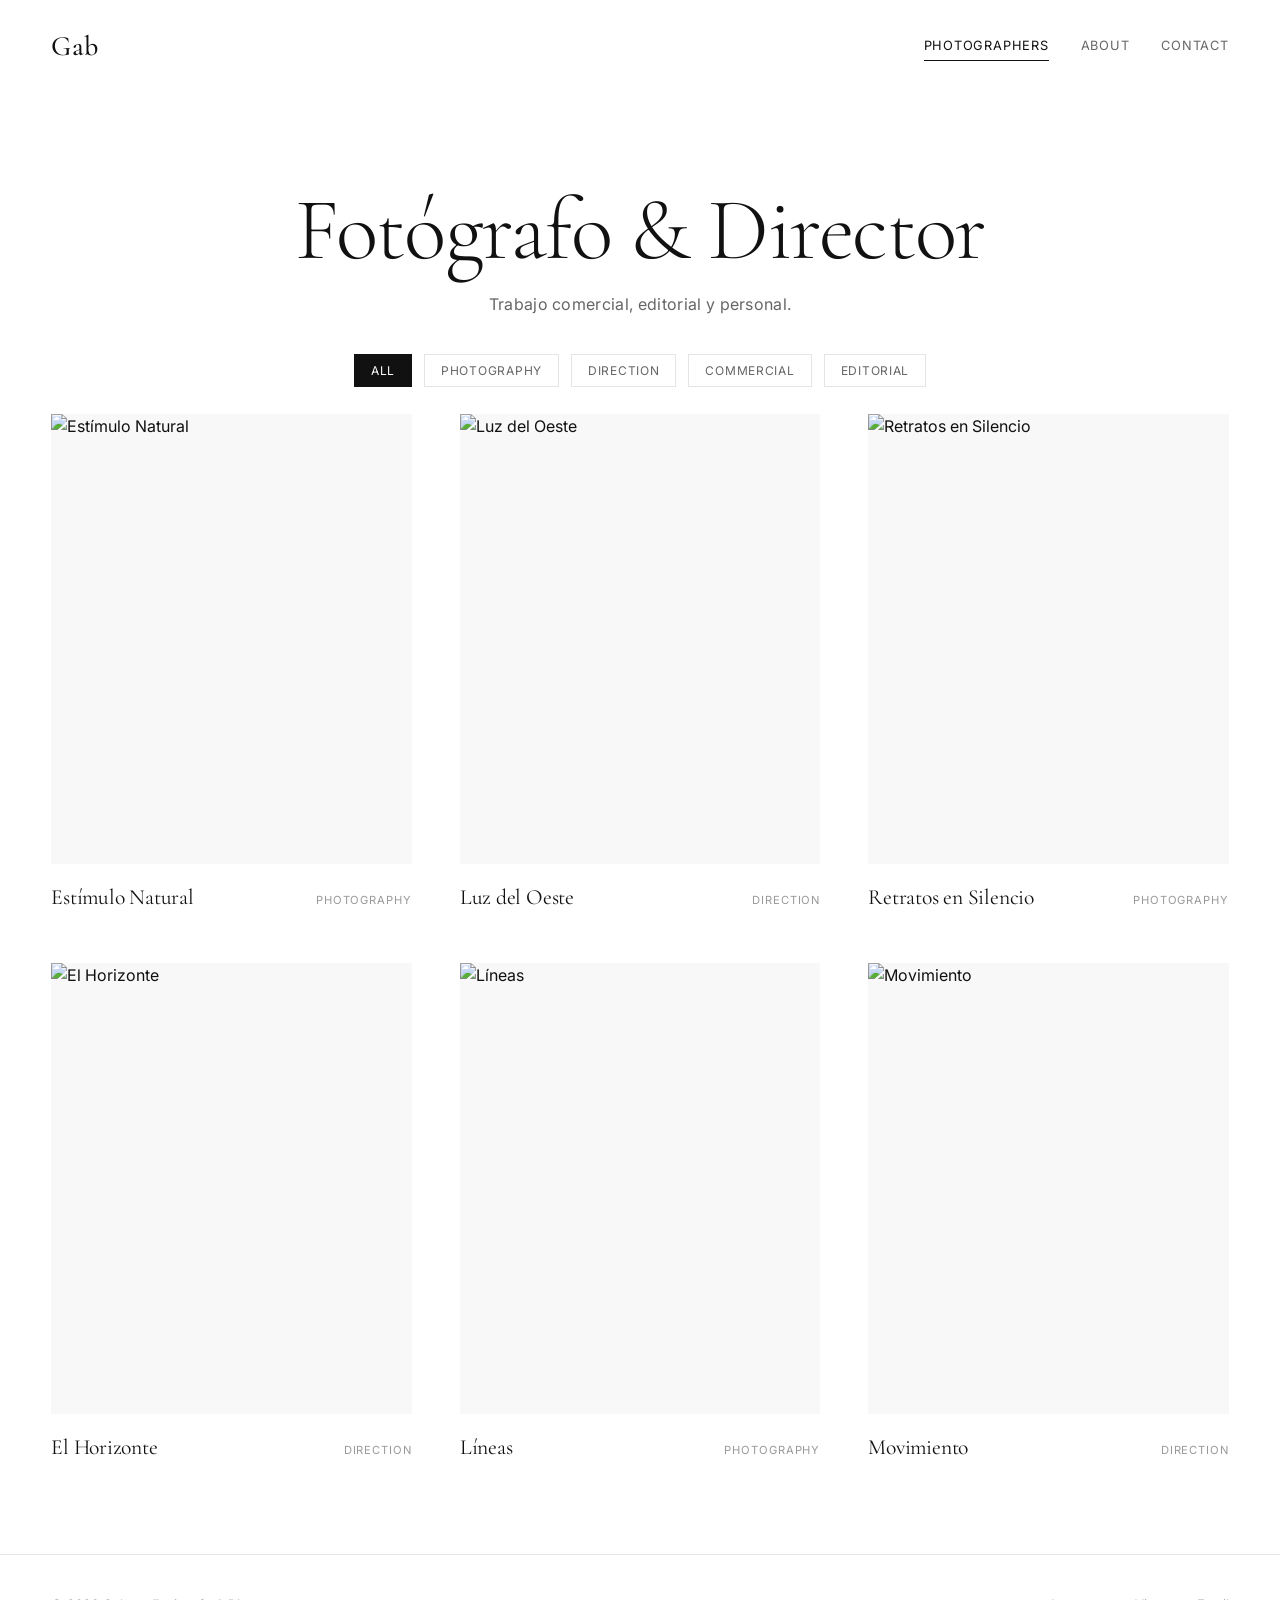
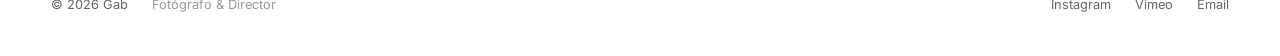
==== index.html @ f4213814 "Initial portfolio inspired by weareapostrophe.com/photographers" ====
<!DOCTYPE html>
<html lang="es">
<head>
  <meta charset="UTF-8" />
  <meta name="viewport" content="width=device-width, initial-scale=1.0" />
  <title>Gab — Fotógrafo & Director</title>
  <meta name="description" content="Gab — Fotógrafo y director. Portafolio de fotografía y dirección." />
  <link rel="preconnect" href="https://fonts.googleapis.com" />
  <link rel="preconnect" href="https://fonts.gstatic.com" crossorigin />
  <link href="https://fonts.googleapis.com/css2?family=Cormorant+Garamond:ital,wght@0,300;0,400;0,500;0,600;1,400&family=Inter:wght@300;400;500&display=swap" rel="stylesheet" />
  <link rel="stylesheet" href="css/style.css" />
</head>
<body>
  <header class="site-header">
    <a href="index.html" class="logo">Gab</a>
    <nav class="main-nav" aria-label="Navegación principal">
      <a href="index.html" class="active">Photographers</a>
      <a href="about.html">About</a>
      <a href="contact.html">Contact</a>
    </nav>
  </header>

  <main>
    <section class="hero">
      <h1>Fotógrafo & Director</h1>
      <p class="hero-subtitle">Trabajo comercial, editorial y personal.</p>
    </section>

    <section class="filters" aria-label="Filtros">
      <button class="filter-btn active" data-filter="all">All</button>
      <button class="filter-btn" data-filter="photography">Photography</button>
      <button class="filter-btn" data-filter="direction">Direction</button>
      <button class="filter-btn" data-filter="commercial">Commercial</button>
      <button class="filter-btn" data-filter="editorial">Editorial</button>
    </section>

    <section class="projects-grid" aria-label="Proyectos">
      <article class="project-card" data-category="photography editorial">
        <a href="project.html">
          <figure class="project-image">
            <img src="https://images.unsplash.com/photo-1506905925346-21bda4d32df4?w=1200&q=85" alt="Estímulo Natural" loading="lazy" />
          </figure>
          <div class="project-info">
            <h2>Estímulo Natural</h2>
            <span>Photography</span>
          </div>
        </a>
      </article>

      <article class="project-card" data-category="direction commercial">
        <a href="project.html">
          <figure class="project-image">
            <img src="https://images.unsplash.com/photo-1492691527719-9d1e07e534b4?w=1200&q=85" alt="Luz del Oeste" loading="lazy" />
          </figure>
          <div class="project-info">
            <h2>Luz del Oeste</h2>
            <span>Direction</span>
          </div>
        </a>
      </article>

      <article class="project-card" data-category="photography commercial">
        <a href="project.html">
          <figure class="project-image">
            <img src="https://images.unsplash.com/photo-1516035069371-29a1b244cc32?w=1200&q=85" alt="Retratos en Silencio" loading="lazy" />
          </figure>
          <div class="project-info">
            <h2>Retratos en Silencio</h2>
            <span>Photography</span>
          </div>
        </a>
      </article>

      <article class="project-card" data-category="direction editorial">
        <a href="project.html">
          <figure class="project-image">
            <img src="https://images.unsplash.com/photo-1470071459604-3b5ec3a7fe05?w=1200&q=85" alt="El Horizonte" loading="lazy" />
          </figure>
          <div class="project-info">
            <h2>El Horizonte</h2>
            <span>Direction</span>
          </div>
        </a>
      </article>

      <article class="project-card" data-category="photography editorial">
        <a href="project.html">
          <figure class="project-image">
            <img src="https://images.unsplash.com/photo-1505142468610-359e7d316be0?w=1200&q=85" alt="Líneas" loading="lazy" />
          </figure>
          <div class="project-info">
            <h2>Líneas</h2>
            <span>Photography</span>
          </div>
        </a>
      </article>

      <article class="project-card" data-category="direction commercial">
        <a href="project.html">
          <figure class="project-image">
            <img src="https://images.unsplash.com/photo-1469334031218-e382a71b716b?w=1200&q=85" alt="Movimiento" loading="lazy" />
          </figure>
          <div class="project-info">
            <h2>Movimiento</h2>
            <span>Direction</span>
          </div>
        </a>
      </article>
    </section>
  </main>

  <footer class="site-footer">
    <div class="footer-left">
      <p>&copy; <span id="year"></span> Gab</p>
      <p class="footer-tagline">Fotógrafo & Director</p>
    </div>
    <div class="social-links">
      <a href="#" aria-label="Instagram">Instagram</a>
      <a href="#" aria-label="Vimeo">Vimeo</a>
      <a href="mailto:hola@gab.com">Email</a>
    </div>
  </footer>

  <script src="js/main.js"></script>
</body>
</html>
---- css/style.css ----
:root {
  --bg: #ffffff;
  --bg-hover: #f8f8f8;
  --text: #111111;
  --text-muted: #666666;
  --text-light: #999999;
  --border: #e5e5e5;
  --font-serif: 'Cormorant Garamond', Georgia, serif;
  --font-sans: 'Inter', system-ui, sans-serif;
  --ease: cubic-bezier(0.25, 0.46, 0.45, 0.94);
}

* {
  box-sizing: border-box;
  margin: 0;
  padding: 0;
}

html {
  font-size: 16px;
  scroll-behavior: smooth;
}

body {
  font-family: var(--font-sans);
  color: var(--text);
  background: var(--bg);
  line-height: 1.6;
  -webkit-font-smoothing: antialiased;
}

a {
  color: inherit;
  text-decoration: none;
}

img {
  max-width: 100%;
  height: auto;
  display: block;
}

::selection {
  background: var(--text);
  color: var(--bg);
}

/* Header */
.site-header {
  display: flex;
  align-items: center;
  justify-content: space-between;
  padding: 1.5rem 4vw;
  position: sticky;
  top: 0;
  background: rgba(255, 255, 255, 0.96);
  backdrop-filter: blur(10px);
  z-index: 100;
  border-bottom: 1px solid transparent;
  transition: border-color 0.3s var(--ease);
}

.site-header.scrolled {
  border-color: var(--border);
}

.logo {
  font-family: var(--font-serif);
  font-size: 1.75rem;
  font-weight: 500;
  letter-spacing: 0.02em;
}

.main-nav {
  display: flex;
  gap: 2rem;
}

.main-nav a {
  font-size: 0.8rem;
  font-weight: 400;
  letter-spacing: 0.06em;
  text-transform: uppercase;
  color: var(--text-muted);
  transition: color 0.25s var(--ease);
  position: relative;
}

.main-nav a::after {
  content: '';
  position: absolute;
  bottom: -4px;
  left: 0;
  width: 0;
  height: 1px;
  background: var(--text);
  transition: width 0.25s var(--ease);
}

.main-nav a:hover,
.main-nav a.active {
  color: var(--text);
}

.main-nav a:hover::after,
.main-nav a.active::after {
  width: 100%;
}

/* Hero */
.hero {
  text-align: center;
  padding: 10vh 4vw 4vh;
}

.hero h1 {
  font-family: var(--font-serif);
  font-size: clamp(2.5rem, 7vw, 5.5rem);
  font-weight: 300;
  line-height: 1.05;
  letter-spacing: -0.02em;
}

.hero-subtitle {
  margin-top: 1rem;
  font-size: 1rem;
  color: var(--text-muted);
  letter-spacing: 0.02em;
}

/* Filters */
.filters {
  display: flex;
  flex-wrap: wrap;
  justify-content: center;
  gap: 0.75rem;
  padding: 0 4vw 3vh;
}

.filter-btn {
  padding: 0.5rem 1rem;
  border: 1px solid var(--border);
  background: transparent;
  color: var(--text-muted);
  font-family: var(--font-sans);
  font-size: 0.75rem;
  letter-spacing: 0.06em;
  text-transform: uppercase;
  cursor: pointer;
  transition: all 0.25s var(--ease);
}

.filter-btn:hover,
.filter-btn.active {
  border-color: var(--text);
  color: var(--text);
}

.filter-btn.active {
  background: var(--text);
  color: var(--bg);
}

/* Projects grid */
.projects-grid {
  display: grid;
  grid-template-columns: repeat(auto-fill, minmax(360px, 1fr));
  gap: 3rem;
  padding: 0 4vw 10vh;
}

.project-card {
  animation: fadeInUp 0.8s var(--ease) forwards;
  opacity: 0;
}

.project-card:nth-child(1) { animation-delay: 0.05s; }
.project-card:nth-child(2) { animation-delay: 0.1s; }
.project-card:nth-child(3) { animation-delay: 0.15s; }
.project-card:nth-child(4) { animation-delay: 0.2s; }
.project-card:nth-child(5) { animation-delay: 0.25s; }
.project-card:nth-child(6) { animation-delay: 0.3s; }

.project-card.hidden {
  display: none;
}

.project-card a {
  display: block;
}

.project-image {
  position: relative;
  overflow: hidden;
  aspect-ratio: 4 / 5;
  background: var(--bg-hover);
}

.project-image img {
  width: 100%;
  height: 100%;
  object-fit: cover;
  transition: transform 0.8s var(--ease);
}

.project-card:hover .project-image img {
  transform: scale(1.03);
}

.project-info {
  display: flex;
  justify-content: space-between;
  align-items: baseline;
  margin-top: 1rem;
  gap: 1rem;
}

.project-info h2 {
  font-family: var(--font-serif);
  font-size: 1.35rem;
  font-weight: 400;
  letter-spacing: -0.01em;
}

.project-info span {
  font-size: 0.7rem;
  letter-spacing: 0.08em;
  text-transform: uppercase;
  color: var(--text-light);
}

/* Footer */
.site-footer {
  display: flex;
  align-items: center;
  justify-content: space-between;
  padding: 2.5rem 4vw;
  border-top: 1px solid var(--border);
  font-size: 0.8rem;
  color: var(--text-muted);
}

.footer-left {
  display: flex;
  align-items: center;
  gap: 1.5rem;
}

.footer-tagline {
  color: var(--text-light);
}

.social-links {
  display: flex;
  gap: 1.5rem;
}

.social-links a {
  position: relative;
  transition: color 0.25s var(--ease);
}

.social-links a::after {
  content: '';
  position: absolute;
  bottom: -2px;
  left: 0;
  width: 0;
  height: 1px;
  background: var(--text);
  transition: width 0.25s var(--ease);
}

.social-links a:hover {
  color: var(--text);
}

.social-links a:hover::after {
  width: 100%;
}

/* About */
.about-section {
  display: grid;
  grid-template-columns: 1fr;
  gap: 4rem;
  align-items: start;
  max-width: 1100px;
  margin: 0 auto;
  padding: 10vh 4vw 10vh;
}

@media (min-width: 768px) {
  .about-section {
    grid-template-columns: 1fr 1fr;
  }
}

.about-portrait {
  overflow: hidden;
}

.about-portrait img {
  width: 100%;
  aspect-ratio: 4 / 5;
  object-fit: cover;
}

.about-content h1 {
  font-family: var(--font-serif);
  font-size: clamp(2rem, 5vw, 3.5rem);
  font-weight: 400;
  margin-bottom: 2rem;
}

.about-content p {
  margin-bottom: 1.25rem;
  color: var(--text-muted);
  font-size: 1.05rem;
}

.clients {
  margin-top: 3rem;
}

.clients h2 {
  font-family: var(--font-serif);
  font-size: 1.5rem;
  font-weight: 400;
  margin-bottom: 1rem;
}

.clients ul {
  list-style: none;
  display: grid;
  gap: 0.5rem;
  color: var(--text-muted);
}

/* Contact */
.contact-section {
  max-width: 680px;
  margin: 0 auto;
  padding: 10vh 4vw 10vh;
}

.contact-intro {
  text-align: center;
  margin-bottom: 4rem;
}

.contact-intro h1 {
  font-family: var(--font-serif);
  font-size: clamp(2rem, 5vw, 3.5rem);
  font-weight: 400;
  margin-bottom: 0.75rem;
}

.contact-intro p {
  color: var(--text-muted);
}

.contact-details {
  display: flex;
  flex-direction: column;
  align-items: center;
  gap: 0.5rem;
  margin-bottom: 4rem;
}

.contact-details a {
  font-family: var(--font-serif);
  font-size: 1.35rem;
  transition: color 0.25s var(--ease);
}

.contact-details a:hover {
  color: var(--text-muted);
}

.contact-form {
  display: grid;
  gap: 1.5rem;
}

.contact-form label {
  font-size: 0.7rem;
  letter-spacing: 0.1em;
  text-transform: uppercase;
  color: var(--text-light);
  margin-bottom: -0.8rem;
}

.contact-form input,
.contact-form textarea {
  width: 100%;
  padding: 1rem 0;
  border: none;
  border-bottom: 1px solid var(--border);
  background: transparent;
  font-family: var(--font-sans);
  font-size: 1rem;
  color: var(--text);
  outline: none;
  transition: border-color 0.25s var(--ease);
}

.contact-form input:focus,
.contact-form textarea:focus {
  border-color: var(--text);
}

.contact-form textarea {
  resize: vertical;
  min-height: 120px;
}

.contact-form button {
  justify-self: center;
  margin-top: 1rem;
  padding: 1rem 2.5rem;
  border: 1px solid var(--text);
  background: var(--text);
  color: var(--bg);
  font-family: var(--font-sans);
  font-size: 0.75rem;
  letter-spacing: 0.1em;
  text-transform: uppercase;
  cursor: pointer;
  transition: background 0.25s var(--ease), color 0.25s var(--ease);
}

.contact-form button:hover {
  background: transparent;
  color: var(--text);
}

/* Project page */
.project-page {
  max-width: 1200px;
  margin: 0 auto;
  padding: 8vh 4vw 10vh;
}

.project-header {
  text-align: center;
  margin-bottom: 4rem;
}

.project-header h1 {
  font-family: var(--font-serif);
  font-size: clamp(2.5rem, 6vw, 5rem);
  font-weight: 400;
  margin-bottom: 1rem;
}

.project-meta-row {
  display: flex;
  justify-content: center;
  gap: 2rem;
  font-size: 0.75rem;
  letter-spacing: 0.08em;
  text-transform: uppercase;
  color: var(--text-light);
  flex-wrap: wrap;
}

.project-hero-image {
  margin-bottom: 4rem;
}

.project-hero-image img {
  width: 100%;
  aspect-ratio: 16 / 9;
  object-fit: cover;
}

.project-description {
  max-width: 700px;
  margin: 0 auto 5rem;
  text-align: center;
}

.project-description p {
  color: var(--text-muted);
  font-size: 1.1rem;
  margin-bottom: 1.25rem;
}

.project-gallery {
  display: grid;
  grid-template-columns: 1fr;
  gap: 2rem;
}

.project-gallery img {
  width: 100%;
  aspect-ratio: 16 / 9;
  object-fit: cover;
  background: var(--bg-hover);
}

.project-nav {
  display: flex;
  justify-content: space-between;
  margin-top: 5rem;
  padding-top: 2rem;
  border-top: 1px solid var(--border);
}

.project-nav a {
  font-size: 0.8rem;
  letter-spacing: 0.06em;
  text-transform: uppercase;
  color: var(--text-muted);
  transition: color 0.25s var(--ease);
}

.project-nav a:hover {
  color: var(--text);
}

/* Animations */
@keyframes fadeInUp {
  from {
    opacity: 0;
    transform: translateY(20px);
  }
  to {
    opacity: 1;
    transform: translateY(0);
  }
}

/* Responsive */
@media (max-width: 768px) {
  .site-header {
    flex-direction: column;
    gap: 1rem;
    padding: 1.25rem 4vw;
  }

  .projects-grid {
    grid-template-columns: 1fr;
    gap: 2.5rem;
  }

  .project-info {
    flex-direction: column;
    gap: 0.25rem;
  }

  .site-footer {
    flex-direction: column;
    gap: 1rem;
    text-align: center;
  }

  .footer-left {
    flex-direction: column;
    gap: 0.25rem;
  }

  .project-meta-row {
    gap: 1rem;
  }
}

@media (prefers-reduced-motion: reduce) {
  html {
    scroll-behavior: auto;
  }
  .project-card {
    animation: none;
    opacity: 1;
  }
  .project-image img,
  .main-nav a::after,
  .social-links a::after {
    transition: none;
  }
}
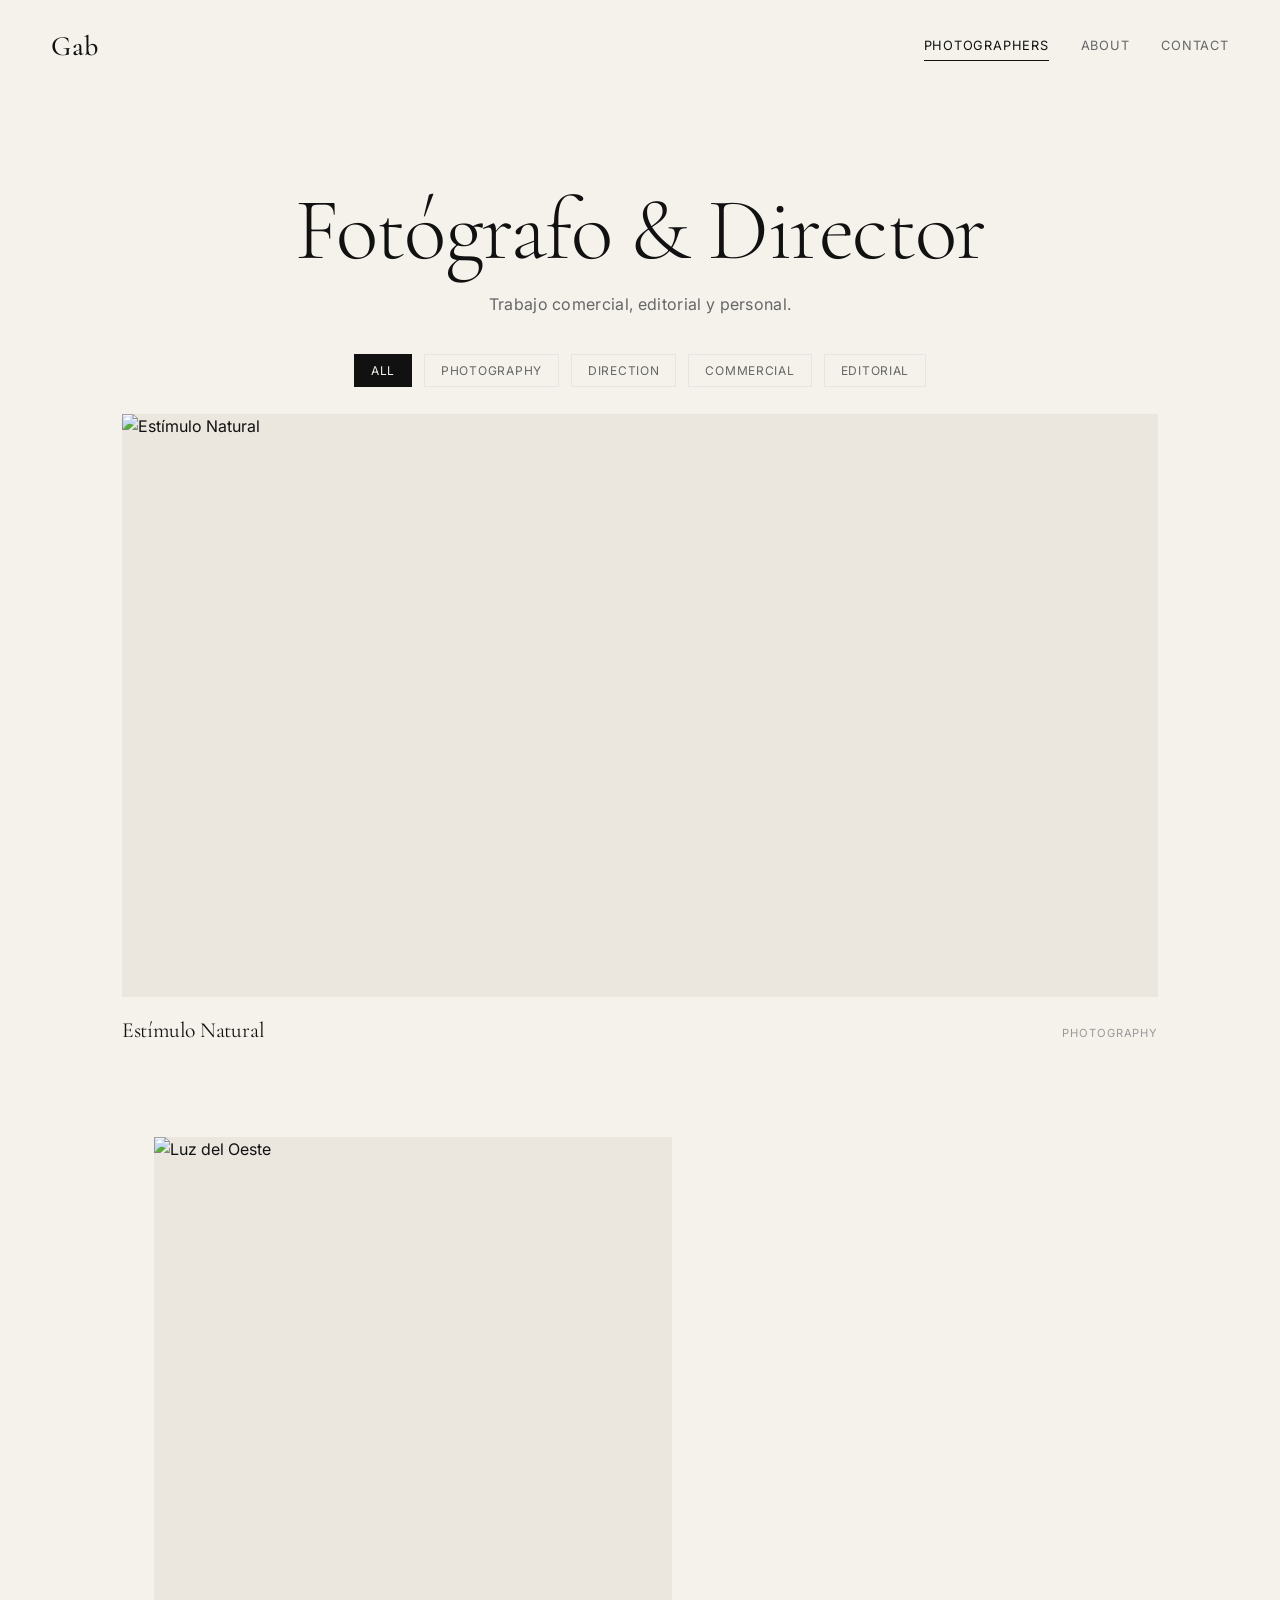
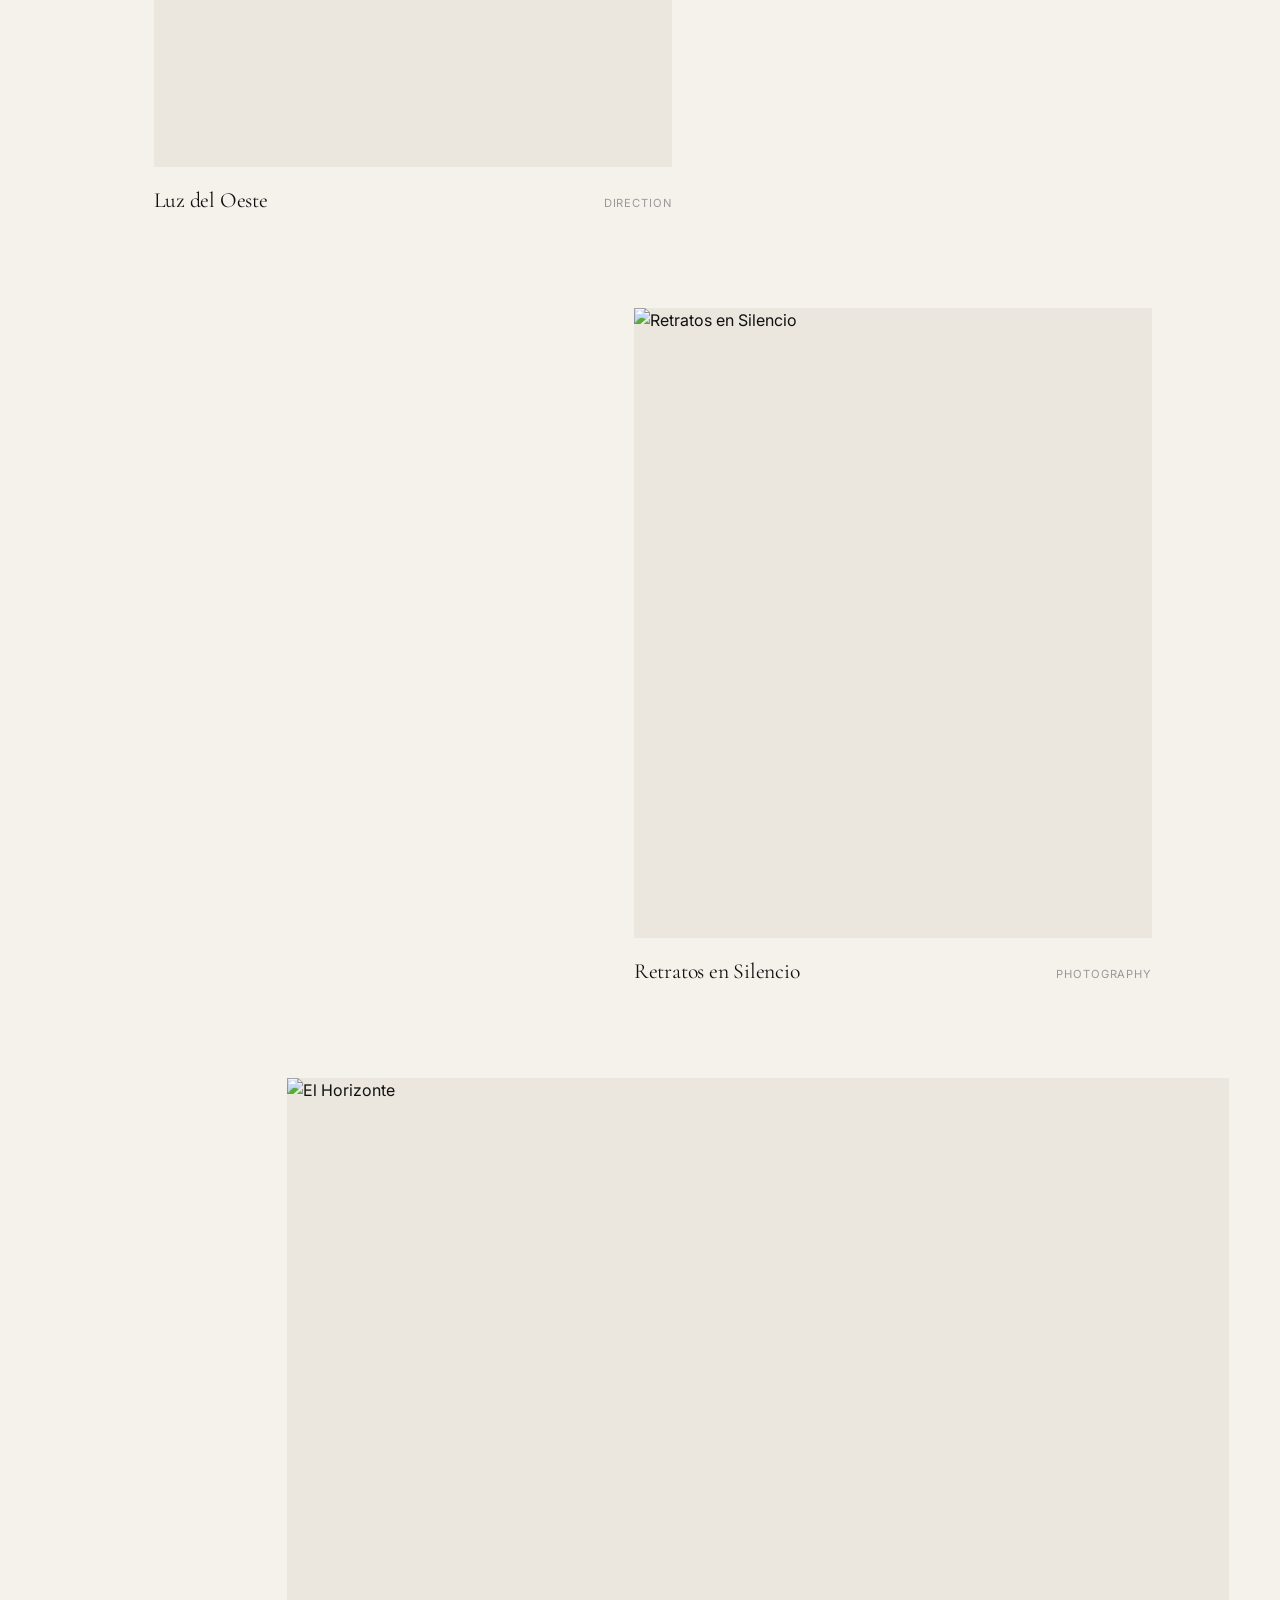
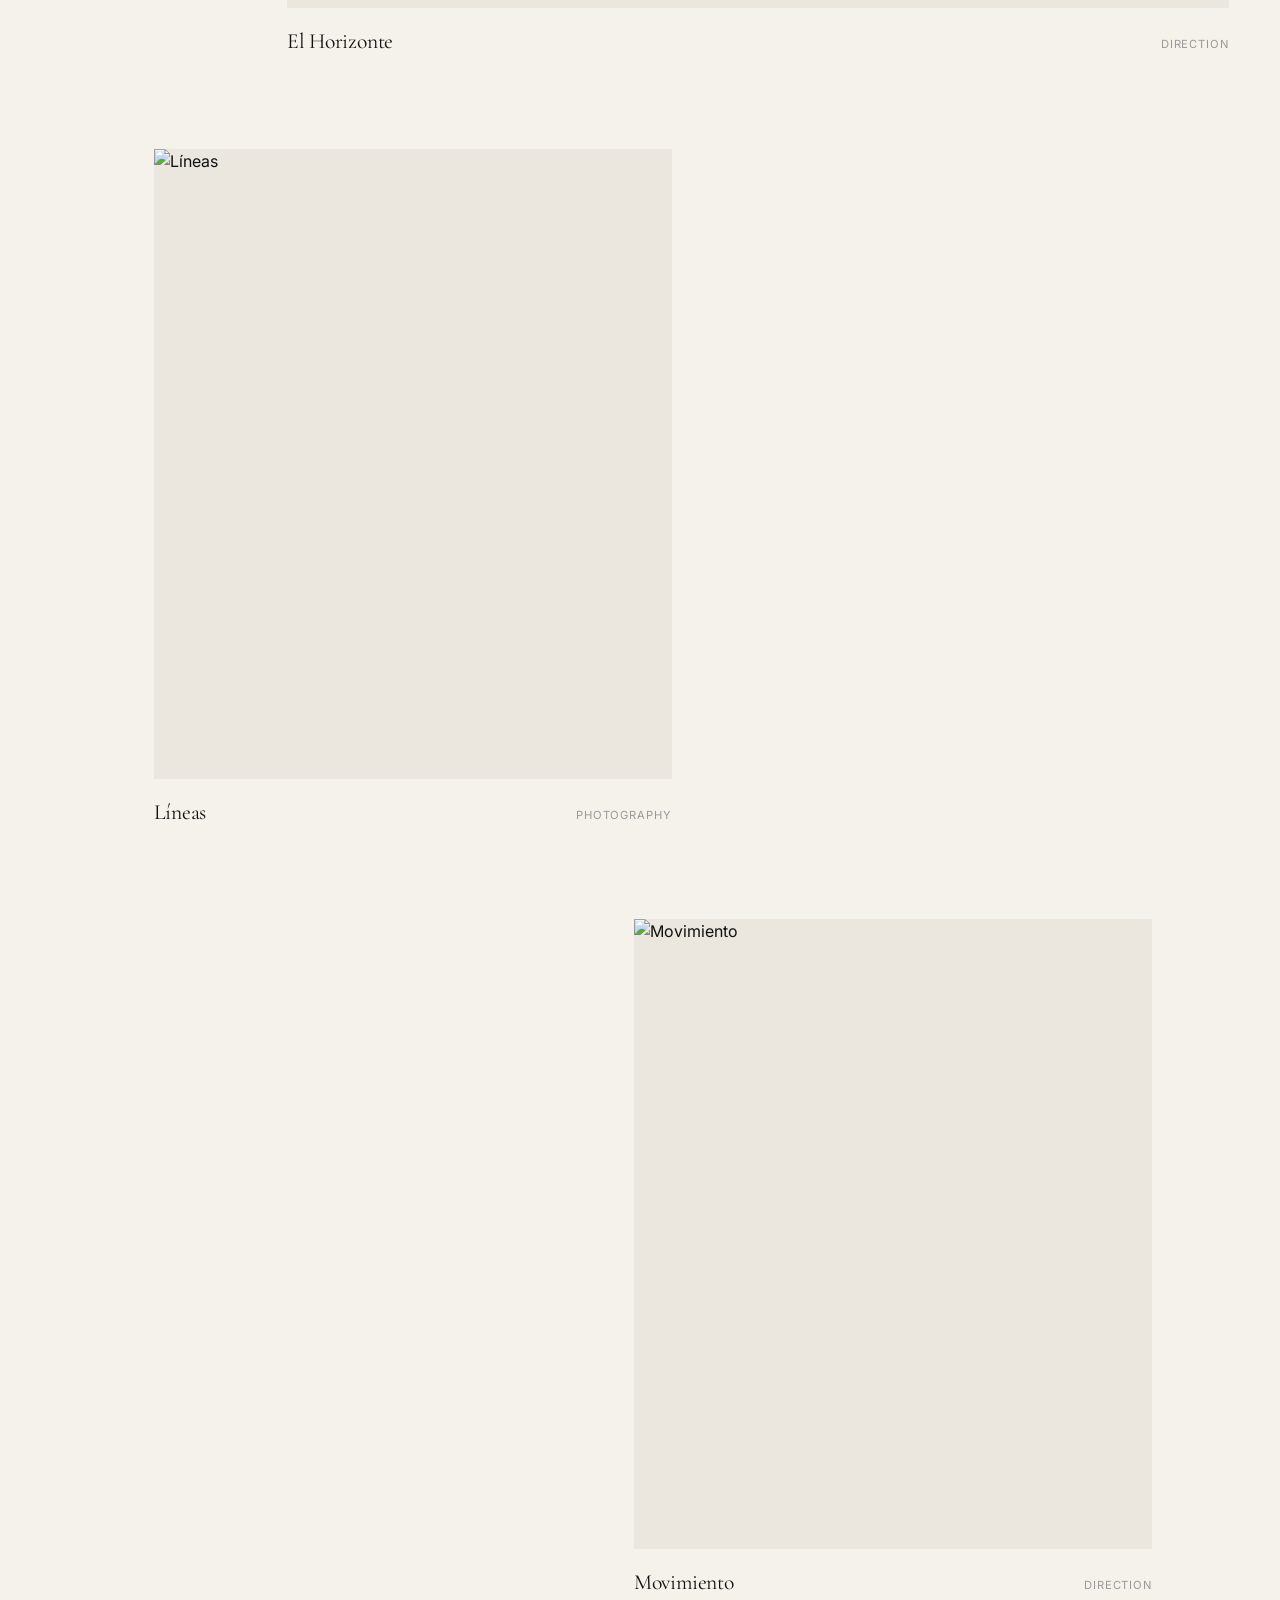
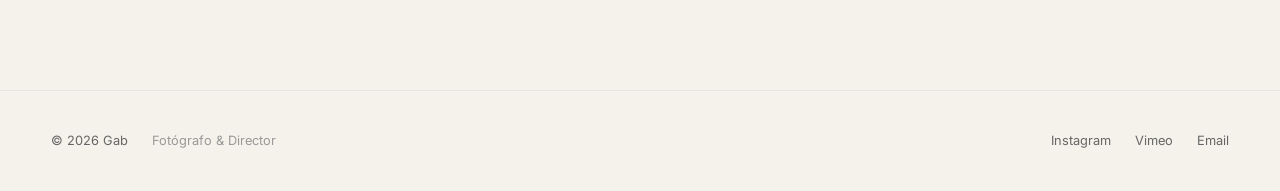
==== commit e983ed0b: "Refine editorial portfolio layout Co-authored-by: Copilot App <223556219+Copilot@users.noreply.githu" ====
--- a/index.html
+++ b/index.html
@@ -35,7 +35,7 @@
     </section>
 
     <section class="projects-grid" aria-label="Proyectos">
-      <article class="project-card" data-category="photography editorial">
+      <article class="project-card project-card--featured" data-category="photography editorial">
         <a href="project.html">
           <figure class="project-image">
             <img src="https://images.unsplash.com/photo-1506905925346-21bda4d32df4?w=1200&q=85" alt="Estímulo Natural" loading="lazy" />
@@ -47,7 +47,7 @@
         </a>
       </article>
 
-      <article class="project-card" data-category="direction commercial">
+      <article class="project-card project-card--motion" data-category="direction commercial">
         <a href="project.html">
           <figure class="project-image">
             <img src="https://images.unsplash.com/photo-1492691527719-9d1e07e534b4?w=1200&q=85" alt="Luz del Oeste" loading="lazy" />
@@ -59,7 +59,7 @@
         </a>
       </article>
 
-      <article class="project-card" data-category="photography commercial">
+      <article class="project-card project-card--motion" data-category="photography commercial">
         <a href="project.html">
           <figure class="project-image">
             <img src="https://images.unsplash.com/photo-1516035069371-29a1b244cc32?w=1200&q=85" alt="Retratos en Silencio" loading="lazy" />
@@ -71,7 +71,7 @@
         </a>
       </article>
 
-      <article class="project-card" data-category="direction editorial">
+      <article class="project-card project-card--featured" data-category="direction editorial">
         <a href="project.html">
           <figure class="project-image">
             <img src="https://images.unsplash.com/photo-1470071459604-3b5ec3a7fe05?w=1200&q=85" alt="El Horizonte" loading="lazy" />
@@ -83,7 +83,7 @@
         </a>
       </article>
 
-      <article class="project-card" data-category="photography editorial">
+      <article class="project-card project-card--motion" data-category="photography editorial">
         <a href="project.html">
           <figure class="project-image">
             <img src="https://images.unsplash.com/photo-1505142468610-359e7d316be0?w=1200&q=85" alt="Líneas" loading="lazy" />
@@ -95,7 +95,7 @@
         </a>
       </article>
 
-      <article class="project-card" data-category="direction commercial">
+      <article class="project-card project-card--motion" data-category="direction commercial">
         <a href="project.html">
           <figure class="project-image">
             <img src="https://images.unsplash.com/photo-1469334031218-e382a71b716b?w=1200&q=85" alt="Movimiento" loading="lazy" />
--- a/css/style.css
+++ b/css/style.css
@@ -1,6 +1,6 @@
 :root {
-  --bg: #ffffff;
-  --bg-hover: #f8f8f8;
+  --bg: #f5f2ec;
+  --bg-hover: #ebe7df;
   --text: #111111;
   --text-muted: #666666;
   --text-light: #999999;
@@ -53,7 +53,7 @@
   padding: 1.5rem 4vw;
   position: sticky;
   top: 0;
-  background: rgba(255, 255, 255, 0.96);
+  background: rgba(245, 242, 236, 0.96);
   backdrop-filter: blur(10px);
   z-index: 100;
   border-bottom: 1px solid transparent;
@@ -161,17 +161,41 @@
   color: var(--bg);
 }
 
-/* Projects grid */
+/* Projects */
 .projects-grid {
-  display: grid;
-  grid-template-columns: repeat(auto-fill, minmax(360px, 1fr));
-  gap: 3rem;
+  display: flex;
+  flex-direction: column;
+  gap: clamp(4rem, 10vh, 8rem);
   padding: 0 4vw 10vh;
 }
 
 .project-card {
   animation: fadeInUp 0.8s var(--ease) forwards;
   opacity: 0;
+}
+
+.project-card--featured {
+  width: min(88%, 1500px);
+  align-self: center;
+}
+
+.project-card--featured:nth-child(4) {
+  width: min(80%, 1320px);
+  align-self: flex-end;
+}
+
+.project-card--motion {
+  width: min(44%, 660px);
+}
+
+.project-card--motion:nth-child(3n + 2) {
+  align-self: flex-start;
+  margin-left: 8vw;
+}
+
+.project-card--motion:nth-child(3n + 3) {
+  align-self: flex-end;
+  margin-right: 6vw;
 }
 
 .project-card:nth-child(1) { animation-delay: 0.05s; }
@@ -192,8 +216,15 @@
 .project-image {
   position: relative;
   overflow: hidden;
+  width: 100%;
+  max-height: 70vh;
   aspect-ratio: 4 / 5;
   background: var(--bg-hover);
+}
+
+.project-card--featured .project-image {
+  max-height: 82vh;
+  aspect-ratio: 16 / 9;
 }
 
 .project-image img {
@@ -201,6 +232,14 @@
   height: 100%;
   object-fit: cover;
   transition: transform 0.8s var(--ease);
+}
+
+.project-card--motion .project-image img {
+  animation: imageDrift 12s ease-in-out infinite alternate;
+}
+
+.project-card--motion:hover .project-image img {
+  animation-play-state: paused;
 }
 
 .project-card:hover .project-image img {
@@ -532,6 +571,15 @@
   }
 }
 
+@keyframes imageDrift {
+  from {
+    transform: scale(1.01) translate3d(-0.5%, 0, 0);
+  }
+  to {
+    transform: scale(1.06) translate3d(0.5%, -0.5%, 0);
+  }
+}
+
 /* Responsive */
 @media (max-width: 768px) {
   .site-header {
@@ -541,8 +589,30 @@
   }
 
   .projects-grid {
-    grid-template-columns: 1fr;
-    gap: 2.5rem;
+    gap: 3.5rem;
+  }
+
+  .project-card--featured,
+  .project-card--featured:nth-child(4) {
+    width: 92%;
+    align-self: center;
+  }
+
+  .project-card--motion {
+    width: 68%;
+  }
+
+  .project-card--motion:nth-child(3n + 2) {
+    margin-left: 0;
+  }
+
+  .project-card--motion:nth-child(3n + 3) {
+    margin-right: 0;
+  }
+
+  .project-image {
+    max-height: none;
+    aspect-ratio: 4 / 5;
   }
 
   .project-info {
@@ -577,6 +647,7 @@
   .project-image img,
   .main-nav a::after,
   .social-links a::after {
+    animation: none;
     transition: none;
   }
 }
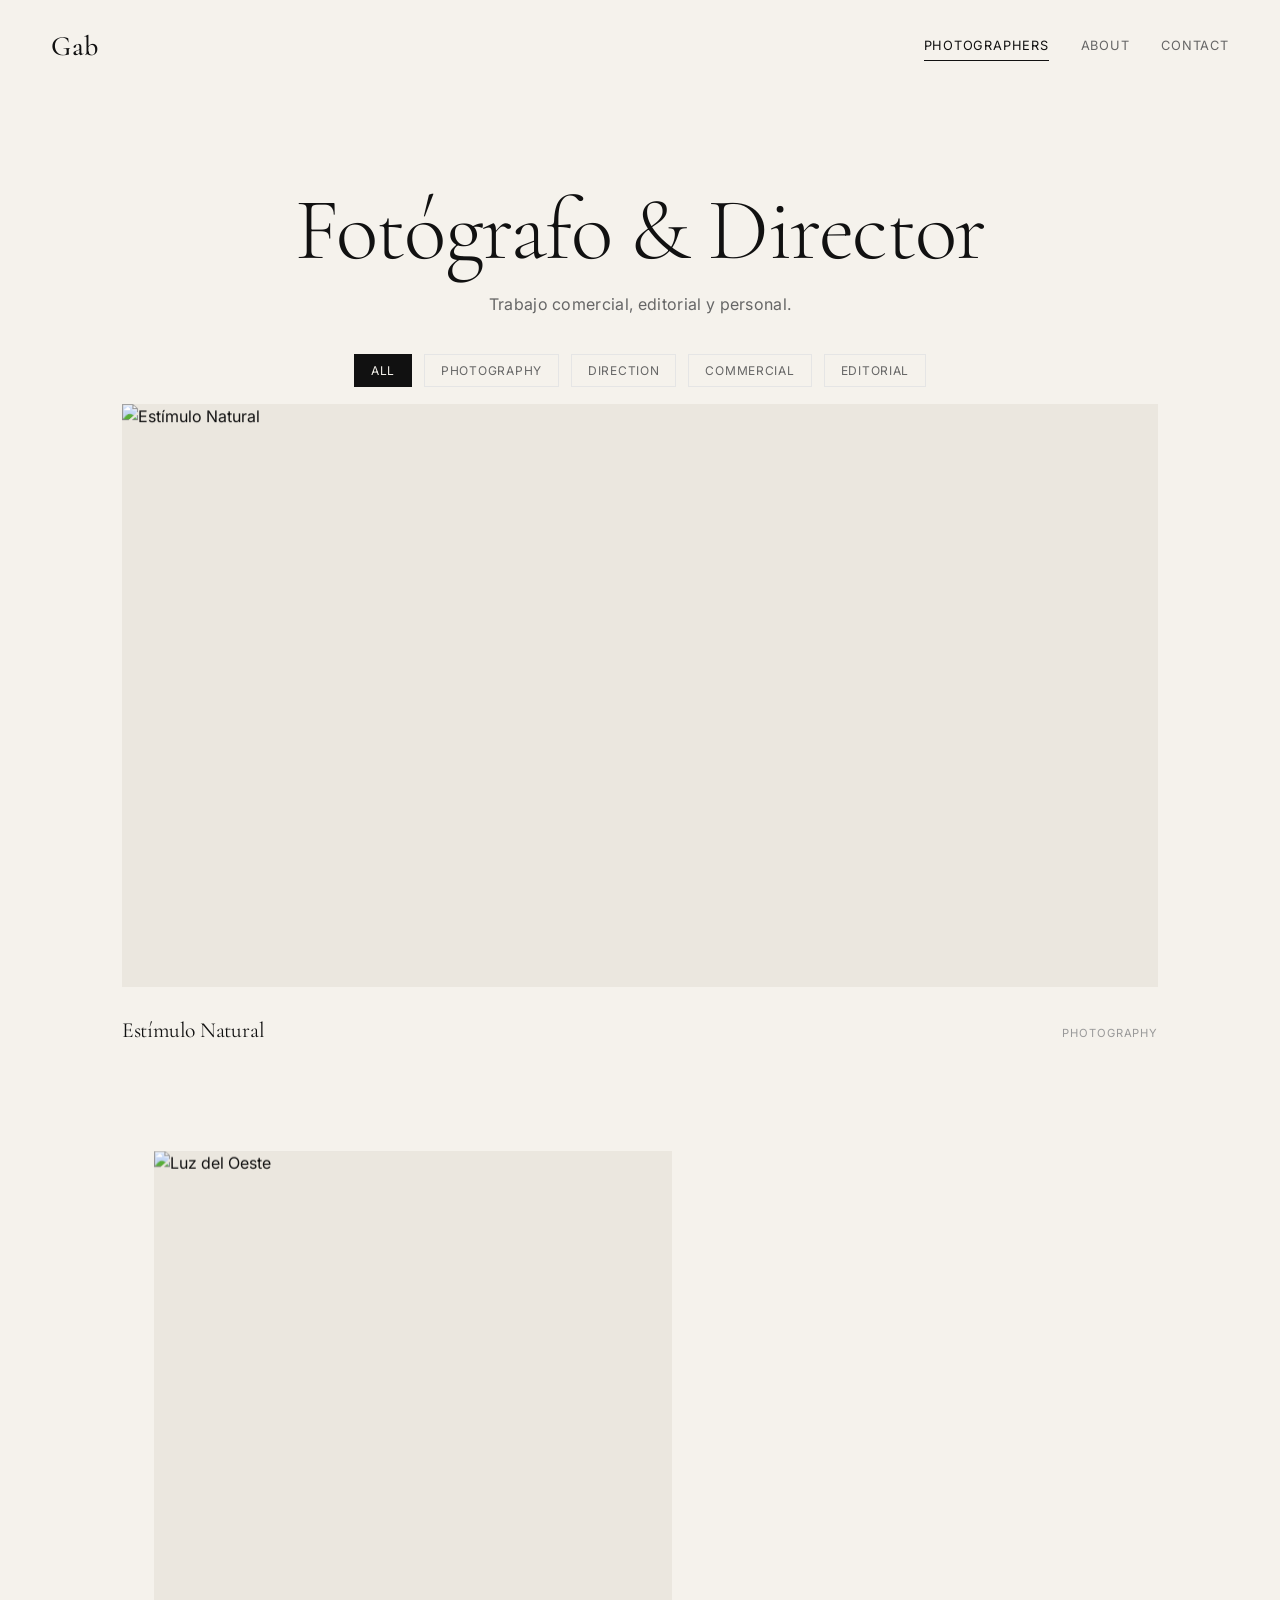
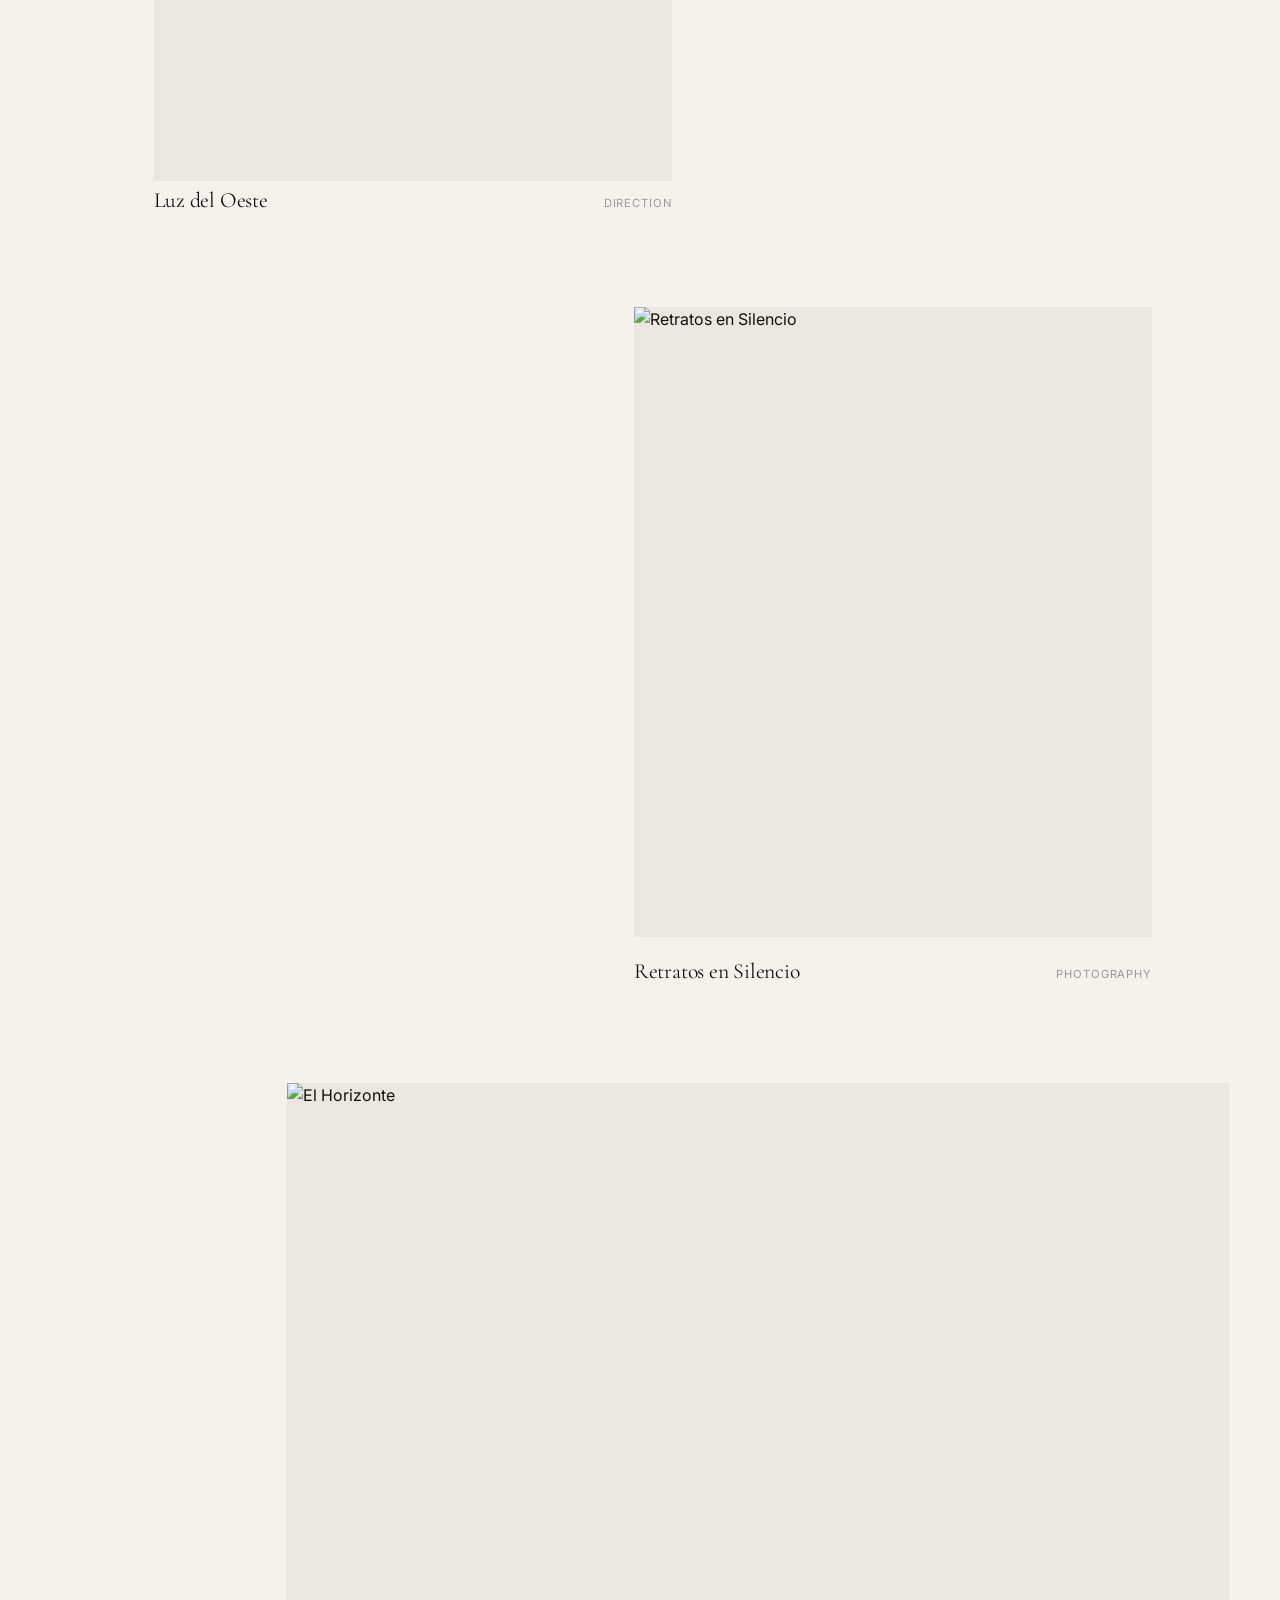
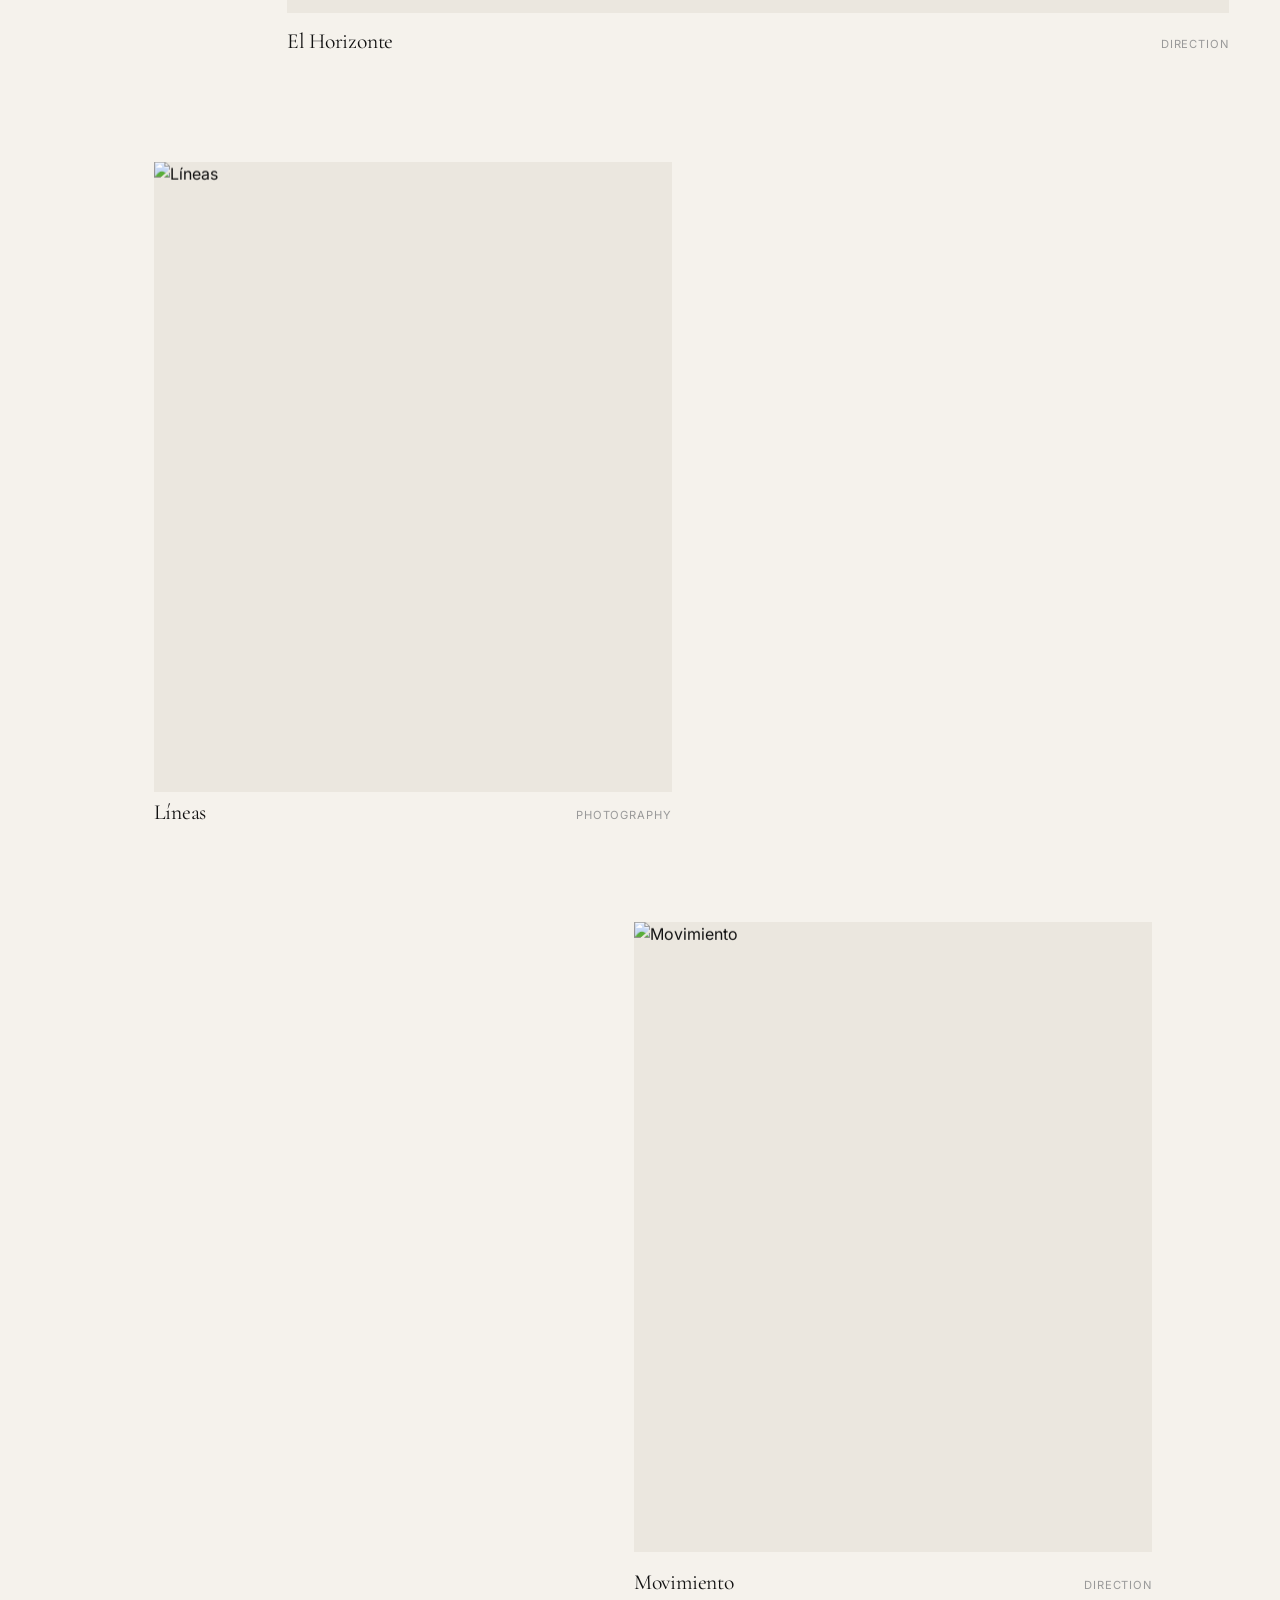
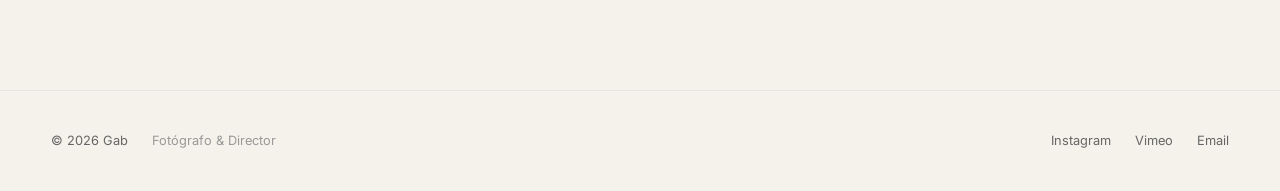
==== commit da60fdbd: "Merge pull request #2 from fredy-sudo/copilot/fix-comments-in-review-thread Fix category filter subs" ====
--- a/index.html
+++ b/index.html
@@ -115,8 +115,8 @@
       <p class="footer-tagline">Fotógrafo & Director</p>
     </div>
     <div class="social-links">
-      <a href="#" aria-label="Instagram">Instagram</a>
-      <a href="#" aria-label="Vimeo">Vimeo</a>
+      <a href="https://www.instagram.com/" aria-label="Instagram">Instagram</a>
+      <a href="https://vimeo.com/" aria-label="Vimeo">Vimeo</a>
       <a href="mailto:hola@gab.com">Email</a>
     </div>
   </footer>
--- a/css/style.css
+++ b/css/style.css
@@ -170,8 +170,14 @@
 }
 
 .project-card {
-  animation: fadeInUp 0.8s var(--ease) forwards;
   opacity: 0;
+  transform: translateY(36px);
+  transition: opacity 0.8s var(--ease), transform 0.8s var(--ease);
+}
+
+.project-card.is-visible {
+  opacity: 1;
+  transform: translateY(0);
 }
 
 .project-card--featured {
@@ -198,13 +204,6 @@
   margin-right: 6vw;
 }
 
-.project-card:nth-child(1) { animation-delay: 0.05s; }
-.project-card:nth-child(2) { animation-delay: 0.1s; }
-.project-card:nth-child(3) { animation-delay: 0.15s; }
-.project-card:nth-child(4) { animation-delay: 0.2s; }
-.project-card:nth-child(5) { animation-delay: 0.25s; }
-.project-card:nth-child(6) { animation-delay: 0.3s; }
-
 .project-card.hidden {
   display: none;
 }
@@ -220,6 +219,9 @@
   max-height: 70vh;
   aspect-ratio: 4 / 5;
   background: var(--bg-hover);
+  transform: translate3d(0, var(--parallax-y, 0), 0);
+  transition: transform 0.2s linear;
+  will-change: transform;
 }
 
 .project-card--featured .project-image {
@@ -560,17 +562,6 @@
 }
 
 /* Animations */
-@keyframes fadeInUp {
-  from {
-    opacity: 0;
-    transform: translateY(20px);
-  }
-  to {
-    opacity: 1;
-    transform: translateY(0);
-  }
-}
-
 @keyframes imageDrift {
   from {
     transform: scale(1.01) translate3d(-0.5%, 0, 0);
@@ -641,12 +632,15 @@
     scroll-behavior: auto;
   }
   .project-card {
-    animation: none;
     opacity: 1;
-  }
+    transform: none;
+    transition: none;
+  }
+  .project-image,
   .project-image img,
   .main-nav a::after,
   .social-links a::after {
+    transform: none;
     animation: none;
     transition: none;
   }
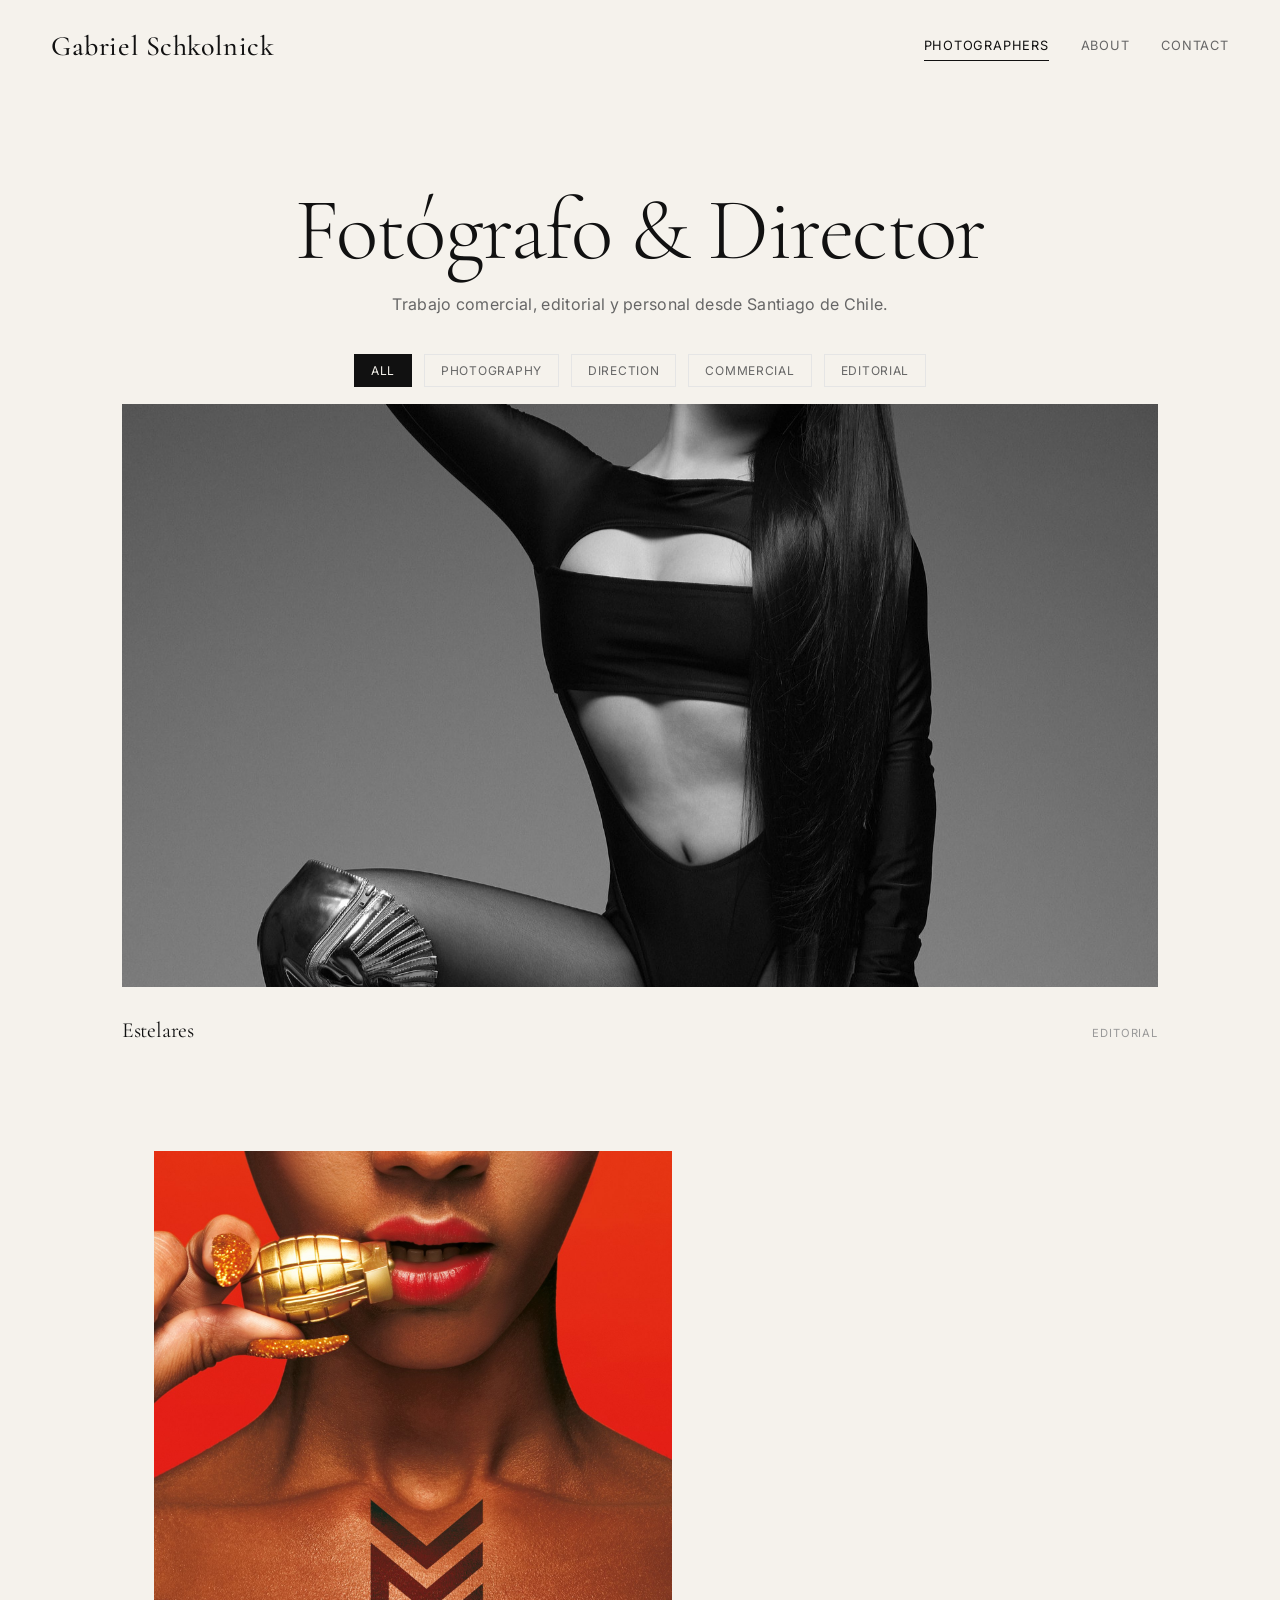
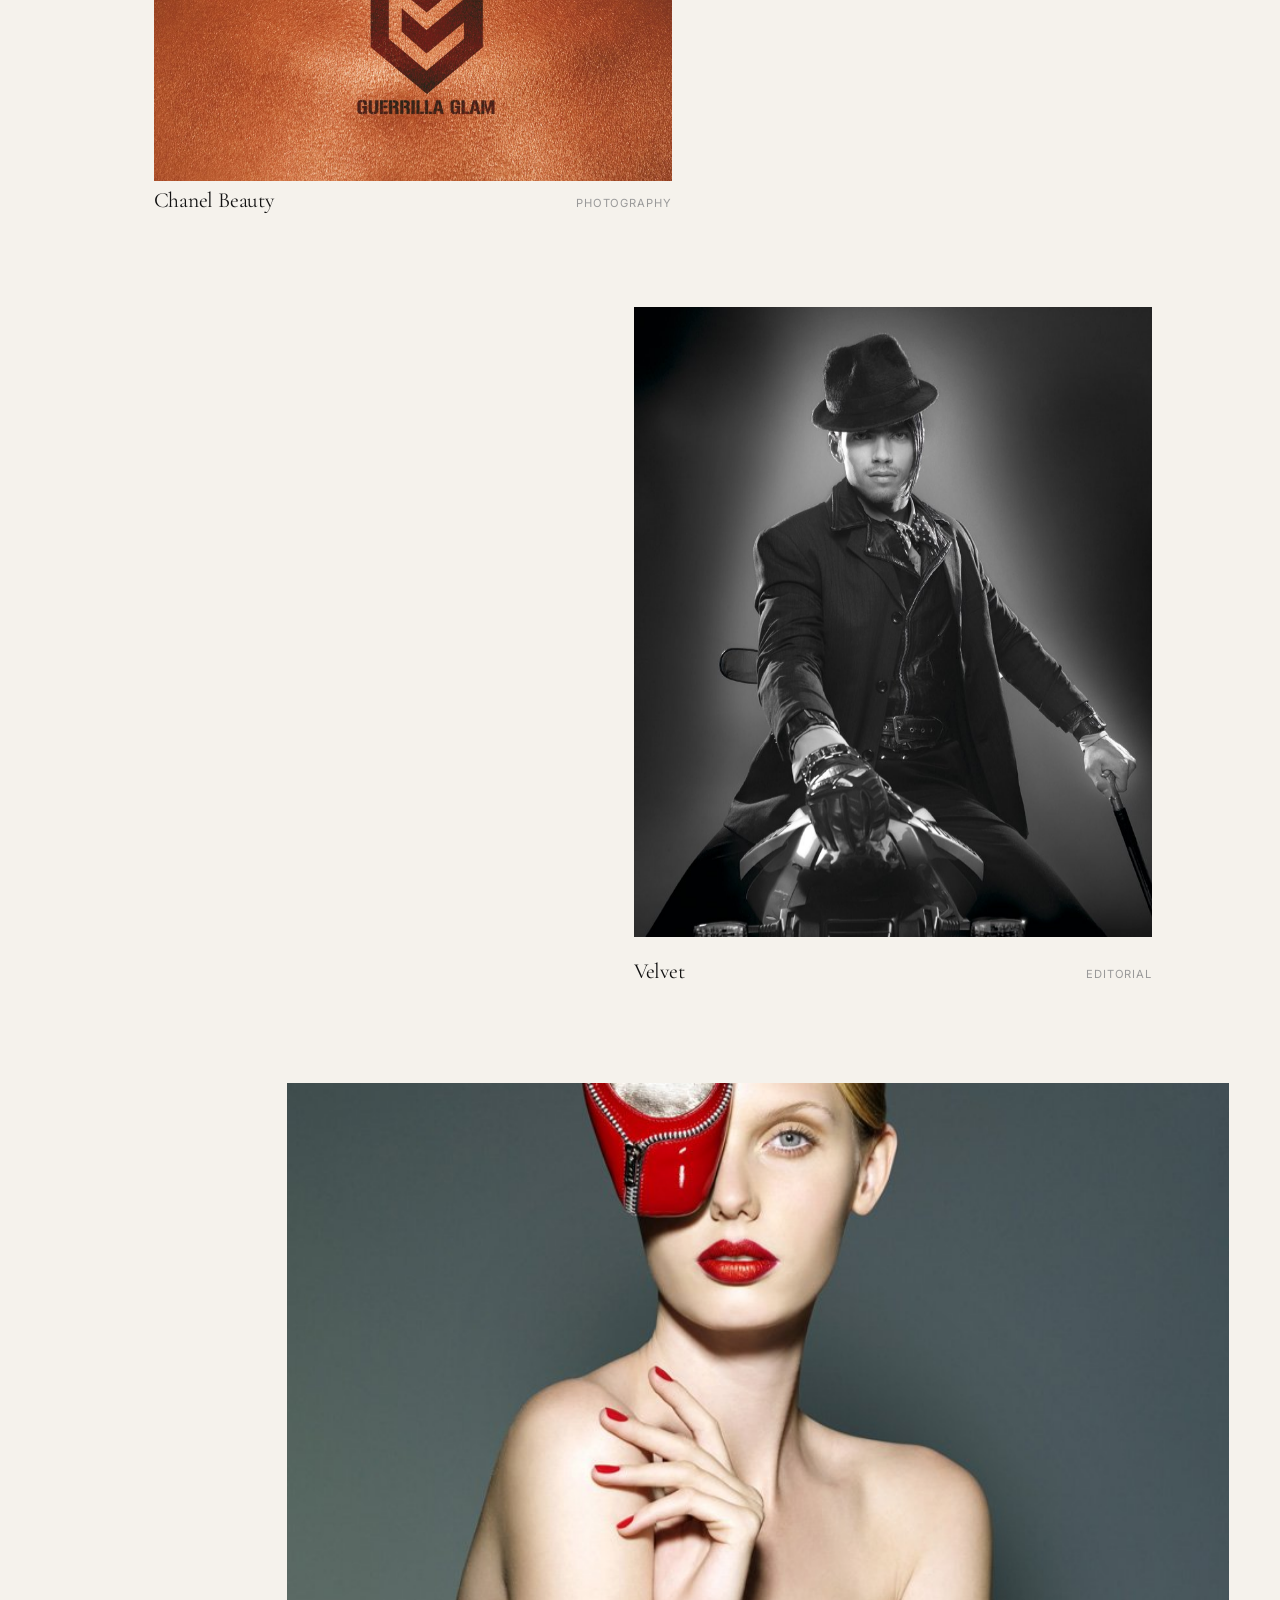
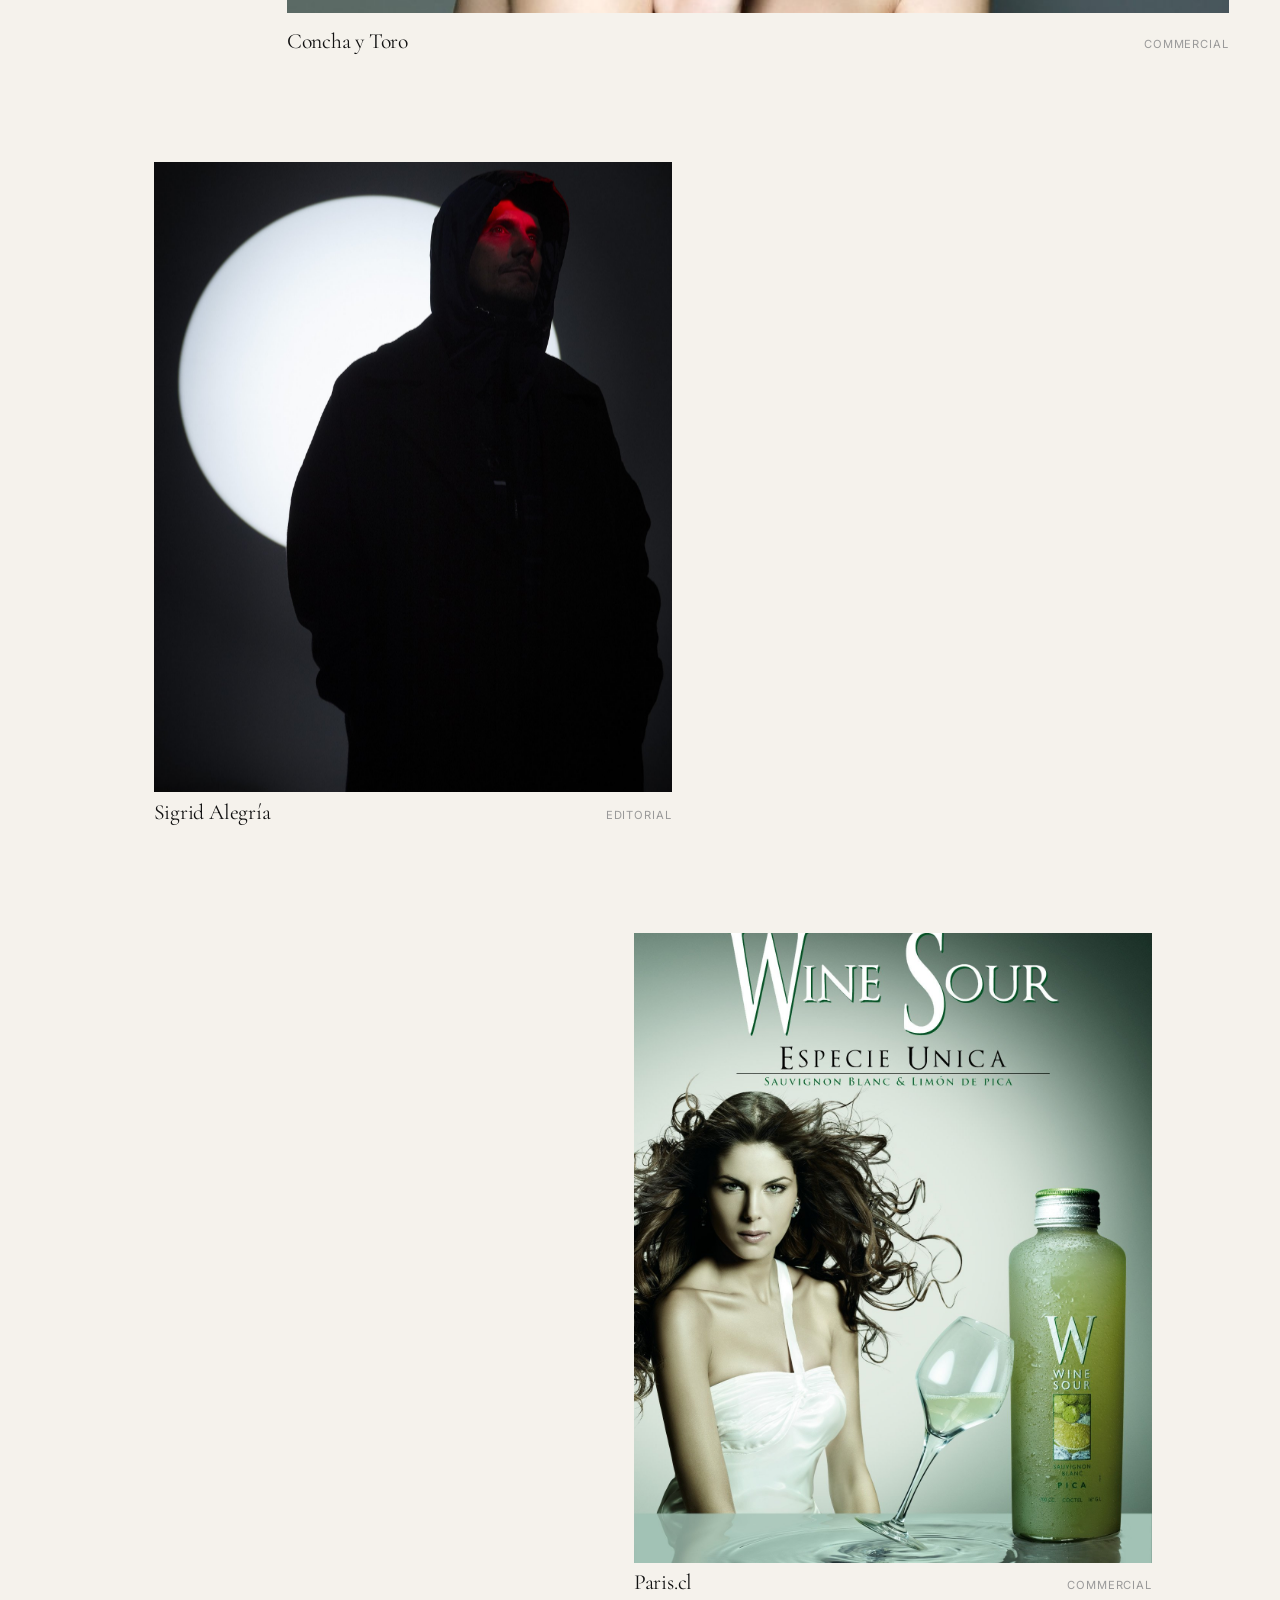
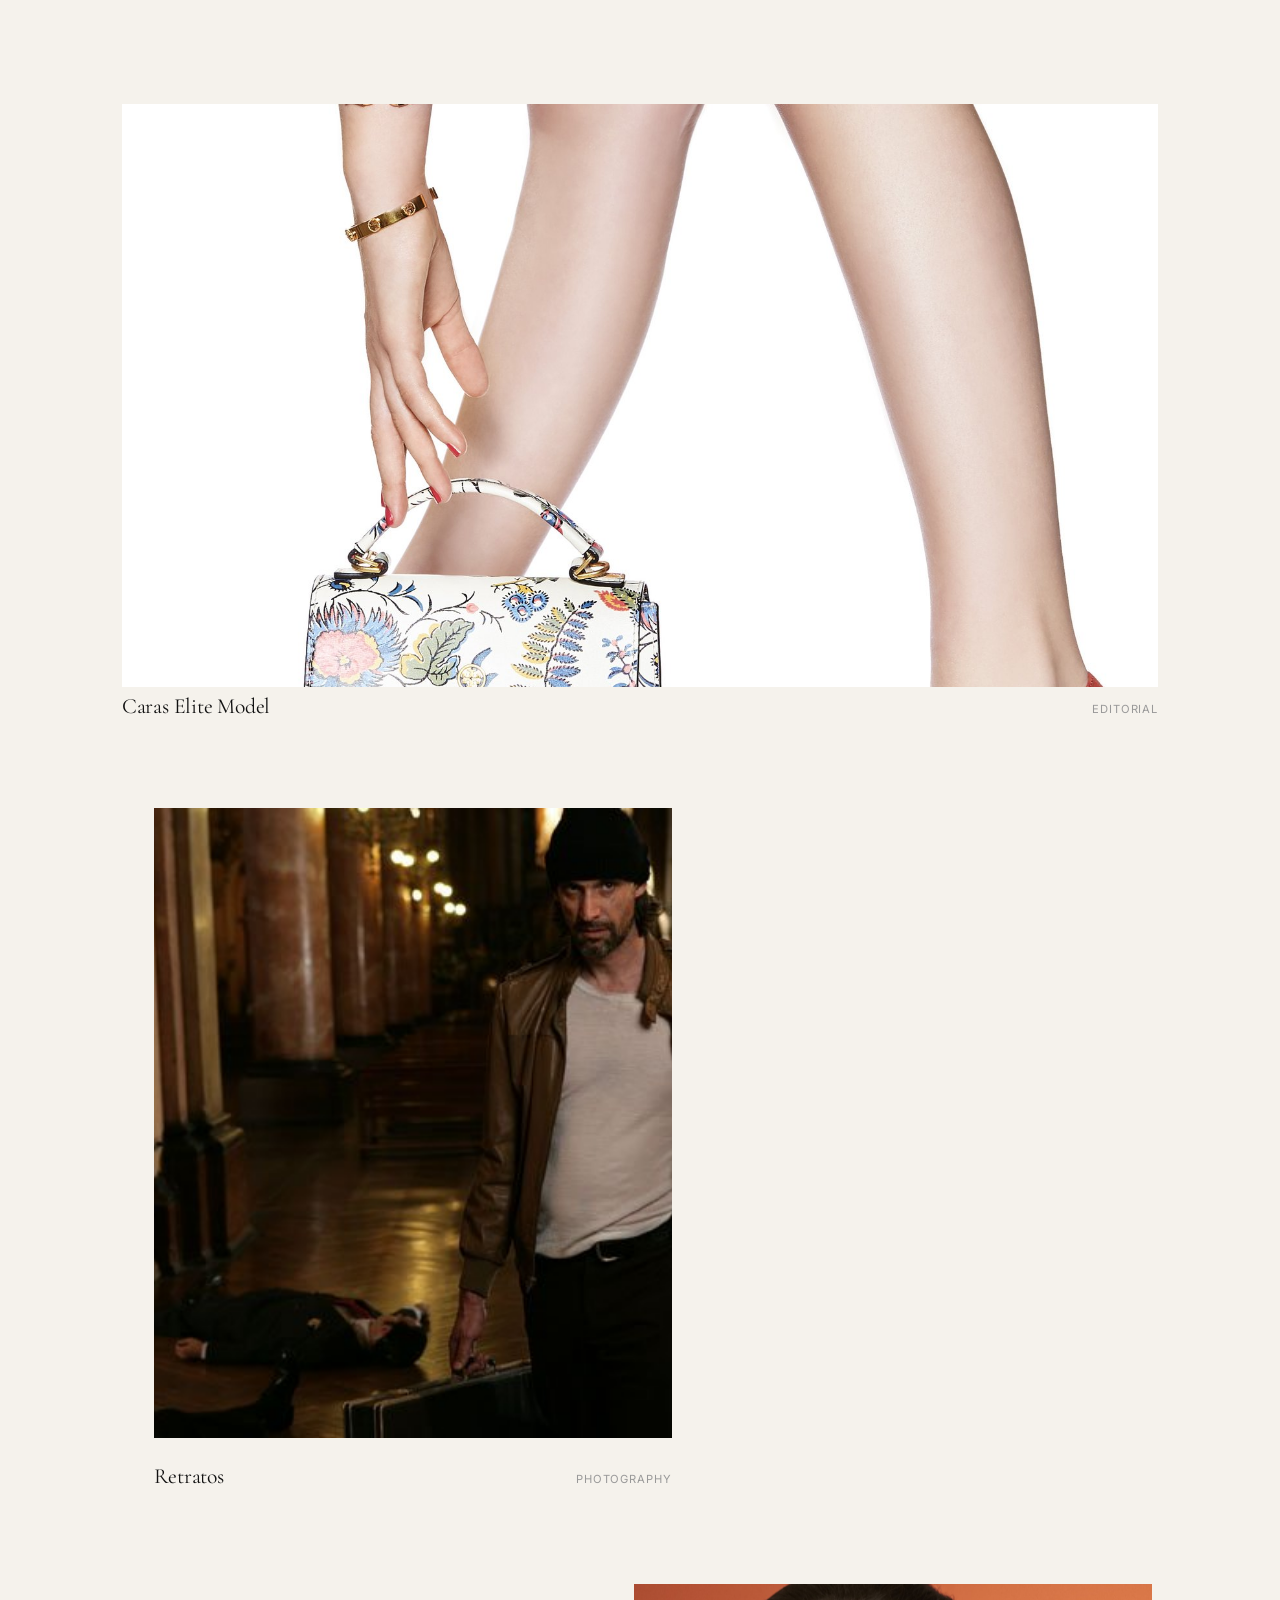
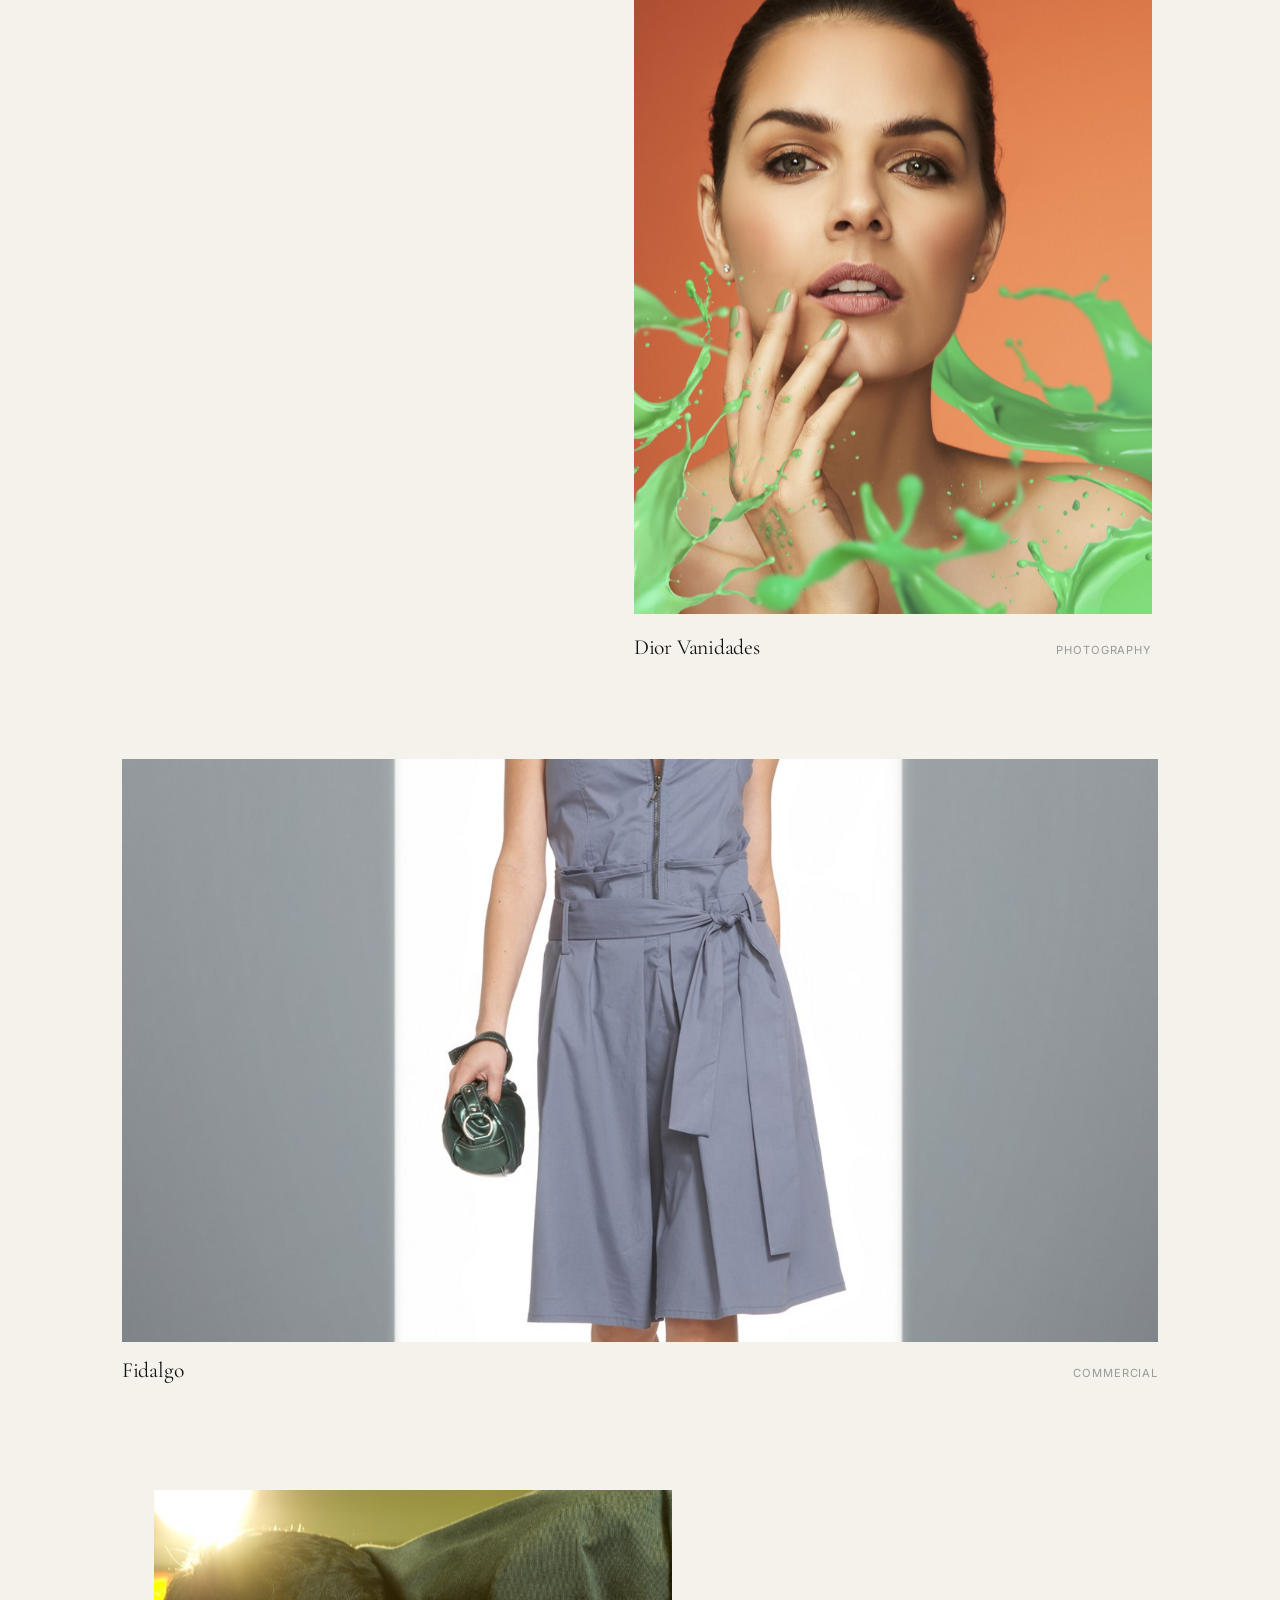
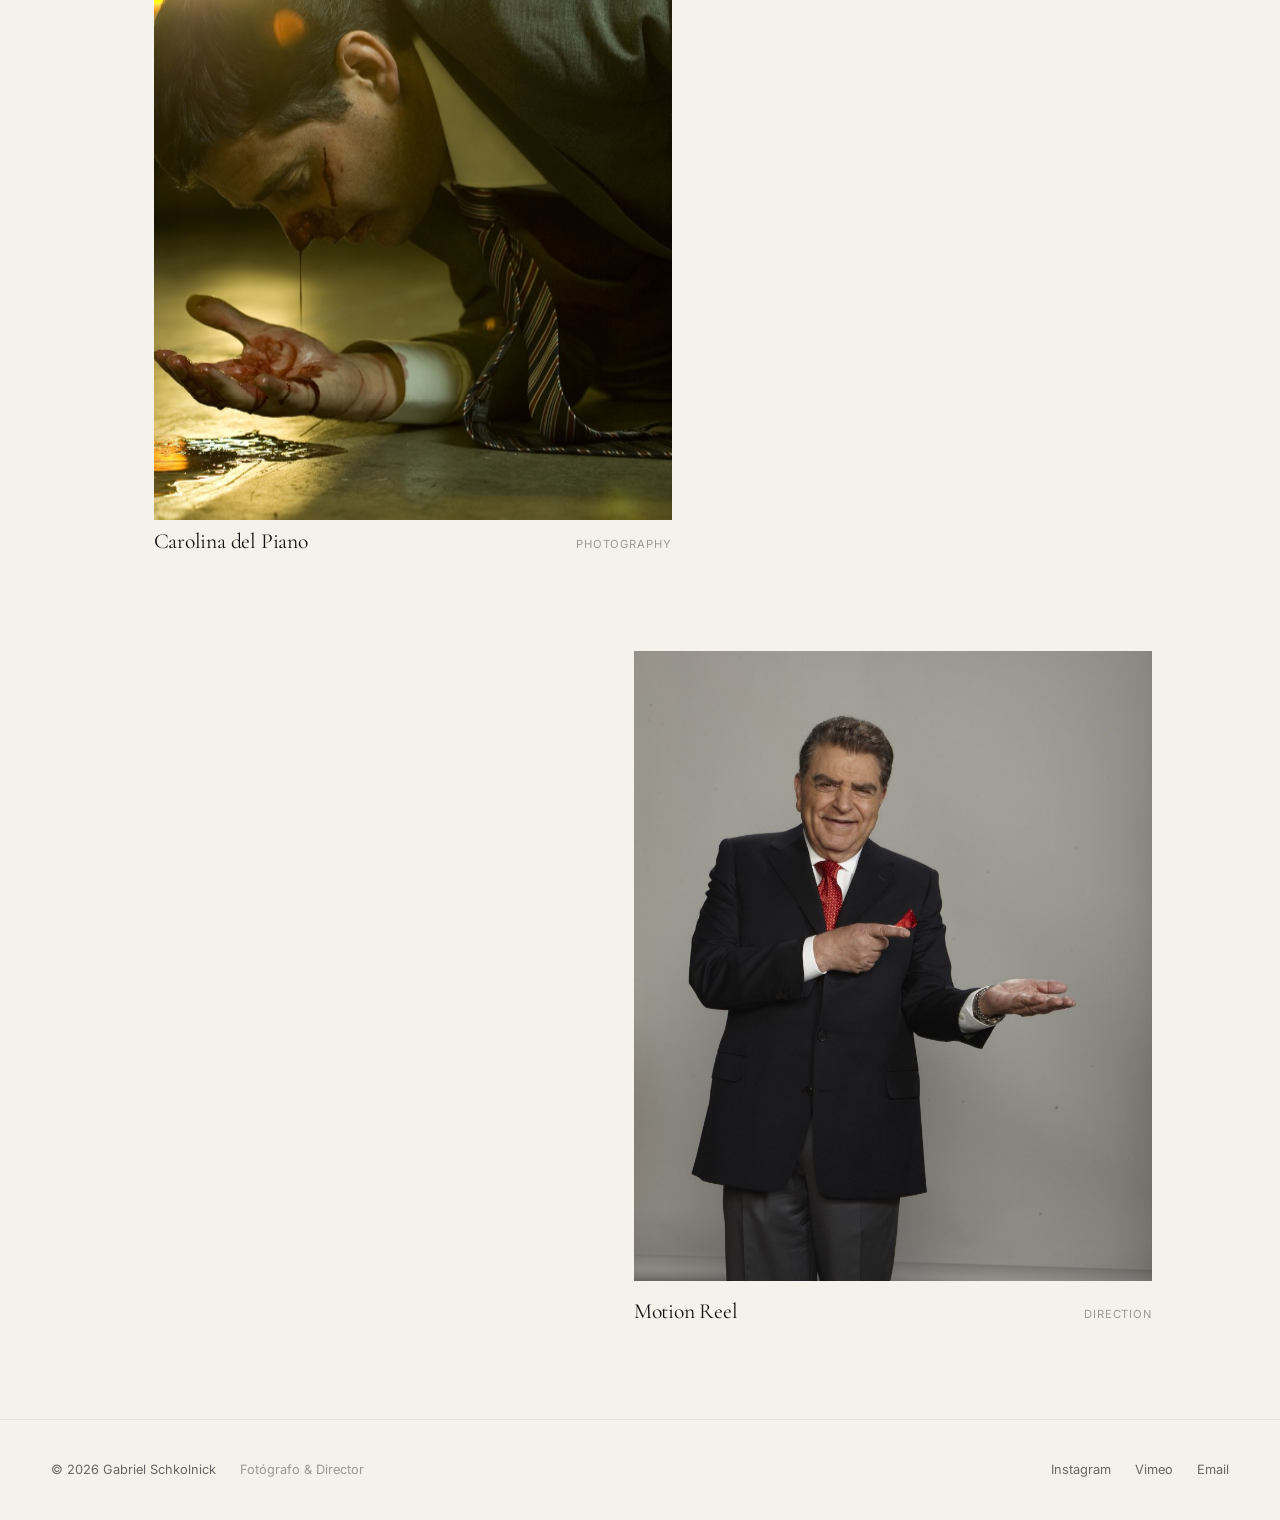
==== commit 113d3c7a: "Integra fotos reales de Gabriel y personaliza contenido del portfolio" ====
--- a/index.html
+++ b/index.html
@@ -3,8 +3,8 @@
 <head>
   <meta charset="UTF-8" />
   <meta name="viewport" content="width=device-width, initial-scale=1.0" />
-  <title>Gab — Fotógrafo & Director</title>
-  <meta name="description" content="Gab — Fotógrafo y director. Portafolio de fotografía y dirección." />
+  <title>Gabriel Schkolnick — Fotógrafo & Director</title>
+  <meta name="description" content="Portafolio de Gabriel Schkolnick, fotógrafo y director audiovisual con sede en Santiago de Chile." />
   <link rel="preconnect" href="https://fonts.googleapis.com" />
   <link rel="preconnect" href="https://fonts.gstatic.com" crossorigin />
   <link href="https://fonts.googleapis.com/css2?family=Cormorant+Garamond:ital,wght@0,300;0,400;0,500;0,600;1,400&family=Inter:wght@300;400;500&display=swap" rel="stylesheet" />
@@ -12,7 +12,7 @@
 </head>
 <body>
   <header class="site-header">
-    <a href="index.html" class="logo">Gab</a>
+    <a href="index.html" class="logo">Gabriel Schkolnick</a>
     <nav class="main-nav" aria-label="Navegación principal">
       <a href="index.html" class="active">Photographers</a>
       <a href="about.html">About</a>
@@ -23,7 +23,7 @@
   <main>
     <section class="hero">
       <h1>Fotógrafo & Director</h1>
-      <p class="hero-subtitle">Trabajo comercial, editorial y personal.</p>
+      <p class="hero-subtitle">Trabajo comercial, editorial y personal desde Santiago de Chile.</p>
     </section>
 
     <section class="filters" aria-label="Filtros">
@@ -38,10 +38,130 @@
       <article class="project-card project-card--featured" data-category="photography editorial">
         <a href="project.html">
           <figure class="project-image">
-            <img src="https://images.unsplash.com/photo-1506905925346-21bda4d32df4?w=1200&q=85" alt="Estímulo Natural" loading="lazy" />
+            <img src="images/projects/editorial/editorial-01.jpg" alt="Editorial Estelares" loading="lazy" />
           </figure>
           <div class="project-info">
-            <h2>Estímulo Natural</h2>
+            <h2>Estelares</h2>
+            <span>Editorial</span>
+          </div>
+        </a>
+      </article>
+
+      <article class="project-card project-card--motion" data-category="photography editorial">
+        <a href="project.html">
+          <figure class="project-image">
+            <img src="images/projects/beauty/beauty-01.jpg" alt="Beauty Chanel" loading="lazy" />
+          </figure>
+          <div class="project-info">
+            <h2>Chanel Beauty</h2>
+            <span>Photography</span>
+          </div>
+        </a>
+      </article>
+
+      <article class="project-card project-card--motion" data-category="photography editorial">
+        <a href="project.html">
+          <figure class="project-image">
+            <img src="images/projects/editorial/editorial-02.jpg" alt="Editorial Velvet" loading="lazy" />
+          </figure>
+          <div class="project-info">
+            <h2>Velvet</h2>
+            <span>Editorial</span>
+          </div>
+        </a>
+      </article>
+
+      <article class="project-card project-card--featured" data-category="commercial">
+        <a href="project.html">
+          <figure class="project-image">
+            <img src="images/projects/commercial/commercial-01.jpg" alt="Concha y Toro" loading="lazy" />
+          </figure>
+          <div class="project-info">
+            <h2>Concha y Toro</h2>
+            <span>Commercial</span>
+          </div>
+        </a>
+      </article>
+
+      <article class="project-card project-card--motion" data-category="photography editorial">
+        <a href="project.html">
+          <figure class="project-image">
+            <img src="images/projects/editorial/editorial-03.jpg" alt="Sigrid Alegría" loading="lazy" />
+          </figure>
+          <div class="project-info">
+            <h2>Sigrid Alegría</h2>
+            <span>Editorial</span>
+          </div>
+        </a>
+      </article>
+
+      <article class="project-card project-card--motion" data-category="commercial">
+        <a href="project.html">
+          <figure class="project-image">
+            <img src="images/projects/commercial/commercial-02.jpg" alt="Paris.cl" loading="lazy" />
+          </figure>
+          <div class="project-info">
+            <h2>Paris.cl</h2>
+            <span>Commercial</span>
+          </div>
+        </a>
+      </article>
+
+      <article class="project-card project-card--featured" data-category="photography editorial">
+        <a href="project.html">
+          <figure class="project-image">
+            <img src="images/projects/editorial/editorial-04.jpg" alt="Caras Elite Model" loading="lazy" />
+          </figure>
+          <div class="project-info">
+            <h2>Caras Elite Model</h2>
+            <span>Editorial</span>
+          </div>
+        </a>
+      </article>
+
+      <article class="project-card project-card--motion" data-category="photography">
+        <a href="project.html">
+          <figure class="project-image">
+            <img src="images/projects/celebrity/celebrity-01.jpg" alt="Retrato" loading="lazy" />
+          </figure>
+          <div class="project-info">
+            <h2>Retratos</h2>
+            <span>Photography</span>
+          </div>
+        </a>
+      </article>
+
+      <article class="project-card project-card--motion" data-category="photography editorial">
+        <a href="project.html">
+          <figure class="project-image">
+            <img src="images/projects/beauty/beauty-02.jpg" alt="Beauty Dior" loading="lazy" />
+          </figure>
+          <div class="project-info">
+            <h2>Dior Vanidades</h2>
+            <span>Photography</span>
+          </div>
+        </a>
+      </article>
+
+      <article class="project-card project-card--featured" data-category="commercial">
+        <a href="project.html">
+          <figure class="project-image">
+            <img src="images/projects/commercial/commercial-03.jpg" alt="Fidalgo" loading="lazy" />
+          </figure>
+          <div class="project-info">
+            <h2>Fidalgo</h2>
+            <span>Commercial</span>
+          </div>
+        </a>
+      </article>
+
+      <article class="project-card project-card--motion" data-category="photography">
+        <a href="project.html">
+          <figure class="project-image">
+            <img src="images/projects/celebrity/celebrity-02.jpg" alt="Carolina del Piano" loading="lazy" />
+          </figure>
+          <div class="project-info">
+            <h2>Carolina del Piano</h2>
             <span>Photography</span>
           </div>
         </a>
@@ -50,58 +170,10 @@
       <article class="project-card project-card--motion" data-category="direction commercial">
         <a href="project.html">
           <figure class="project-image">
-            <img src="https://images.unsplash.com/photo-1492691527719-9d1e07e534b4?w=1200&q=85" alt="Luz del Oeste" loading="lazy" />
+            <img src="images/projects/motion/motion-01.jpg" alt="Motion Reel" loading="lazy" />
           </figure>
           <div class="project-info">
-            <h2>Luz del Oeste</h2>
-            <span>Direction</span>
-          </div>
-        </a>
-      </article>
-
-      <article class="project-card project-card--motion" data-category="photography commercial">
-        <a href="project.html">
-          <figure class="project-image">
-            <img src="https://images.unsplash.com/photo-1516035069371-29a1b244cc32?w=1200&q=85" alt="Retratos en Silencio" loading="lazy" />
-          </figure>
-          <div class="project-info">
-            <h2>Retratos en Silencio</h2>
-            <span>Photography</span>
-          </div>
-        </a>
-      </article>
-
-      <article class="project-card project-card--featured" data-category="direction editorial">
-        <a href="project.html">
-          <figure class="project-image">
-            <img src="https://images.unsplash.com/photo-1470071459604-3b5ec3a7fe05?w=1200&q=85" alt="El Horizonte" loading="lazy" />
-          </figure>
-          <div class="project-info">
-            <h2>El Horizonte</h2>
-            <span>Direction</span>
-          </div>
-        </a>
-      </article>
-
-      <article class="project-card project-card--motion" data-category="photography editorial">
-        <a href="project.html">
-          <figure class="project-image">
-            <img src="https://images.unsplash.com/photo-1505142468610-359e7d316be0?w=1200&q=85" alt="Líneas" loading="lazy" />
-          </figure>
-          <div class="project-info">
-            <h2>Líneas</h2>
-            <span>Photography</span>
-          </div>
-        </a>
-      </article>
-
-      <article class="project-card project-card--motion" data-category="direction commercial">
-        <a href="project.html">
-          <figure class="project-image">
-            <img src="https://images.unsplash.com/photo-1469334031218-e382a71b716b?w=1200&q=85" alt="Movimiento" loading="lazy" />
-          </figure>
-          <div class="project-info">
-            <h2>Movimiento</h2>
+            <h2>Motion Reel</h2>
             <span>Direction</span>
           </div>
         </a>
@@ -111,16 +183,16 @@
 
   <footer class="site-footer">
     <div class="footer-left">
-      <p>&copy; <span id="year"></span> Gab</p>
+      <p>&copy; <span id="year"></span> Gabriel Schkolnick</p>
       <p class="footer-tagline">Fotógrafo & Director</p>
     </div>
     <div class="social-links">
-      <a href="https://www.instagram.com/" aria-label="Instagram">Instagram</a>
-      <a href="https://vimeo.com/" aria-label="Vimeo">Vimeo</a>
-      <a href="mailto:hola@gab.com">Email</a>
+      <a href="https://www.instagram.com/gabrielschkolnick/" aria-label="Instagram" target="_blank" rel="noopener">Instagram</a>
+      <a href="https://vimeo.com/user127092469" aria-label="Vimeo" target="_blank" rel="noopener">Vimeo</a>
+      <a href="mailto:pablo@schkolnick.com">Email</a>
     </div>
   </footer>
 
   <script src="js/main.js"></script>
 </body>
-</html>+</html>
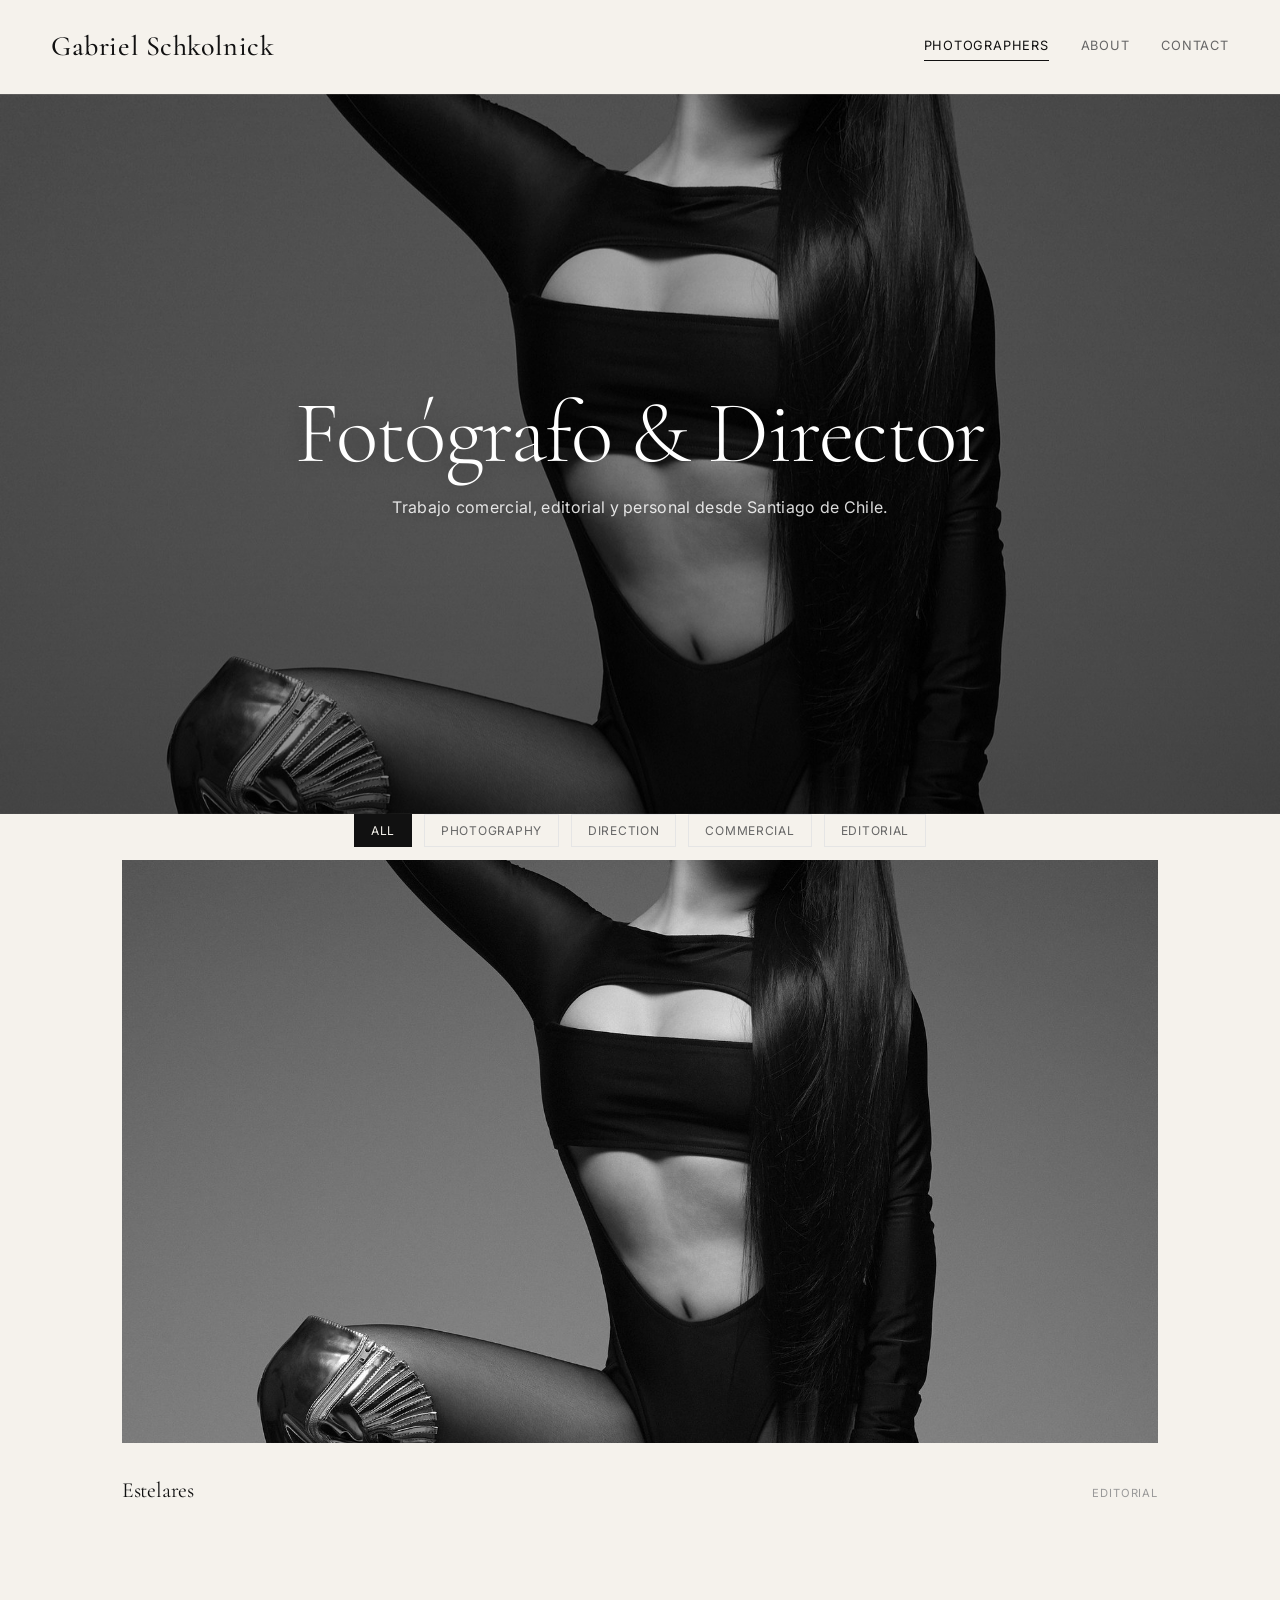
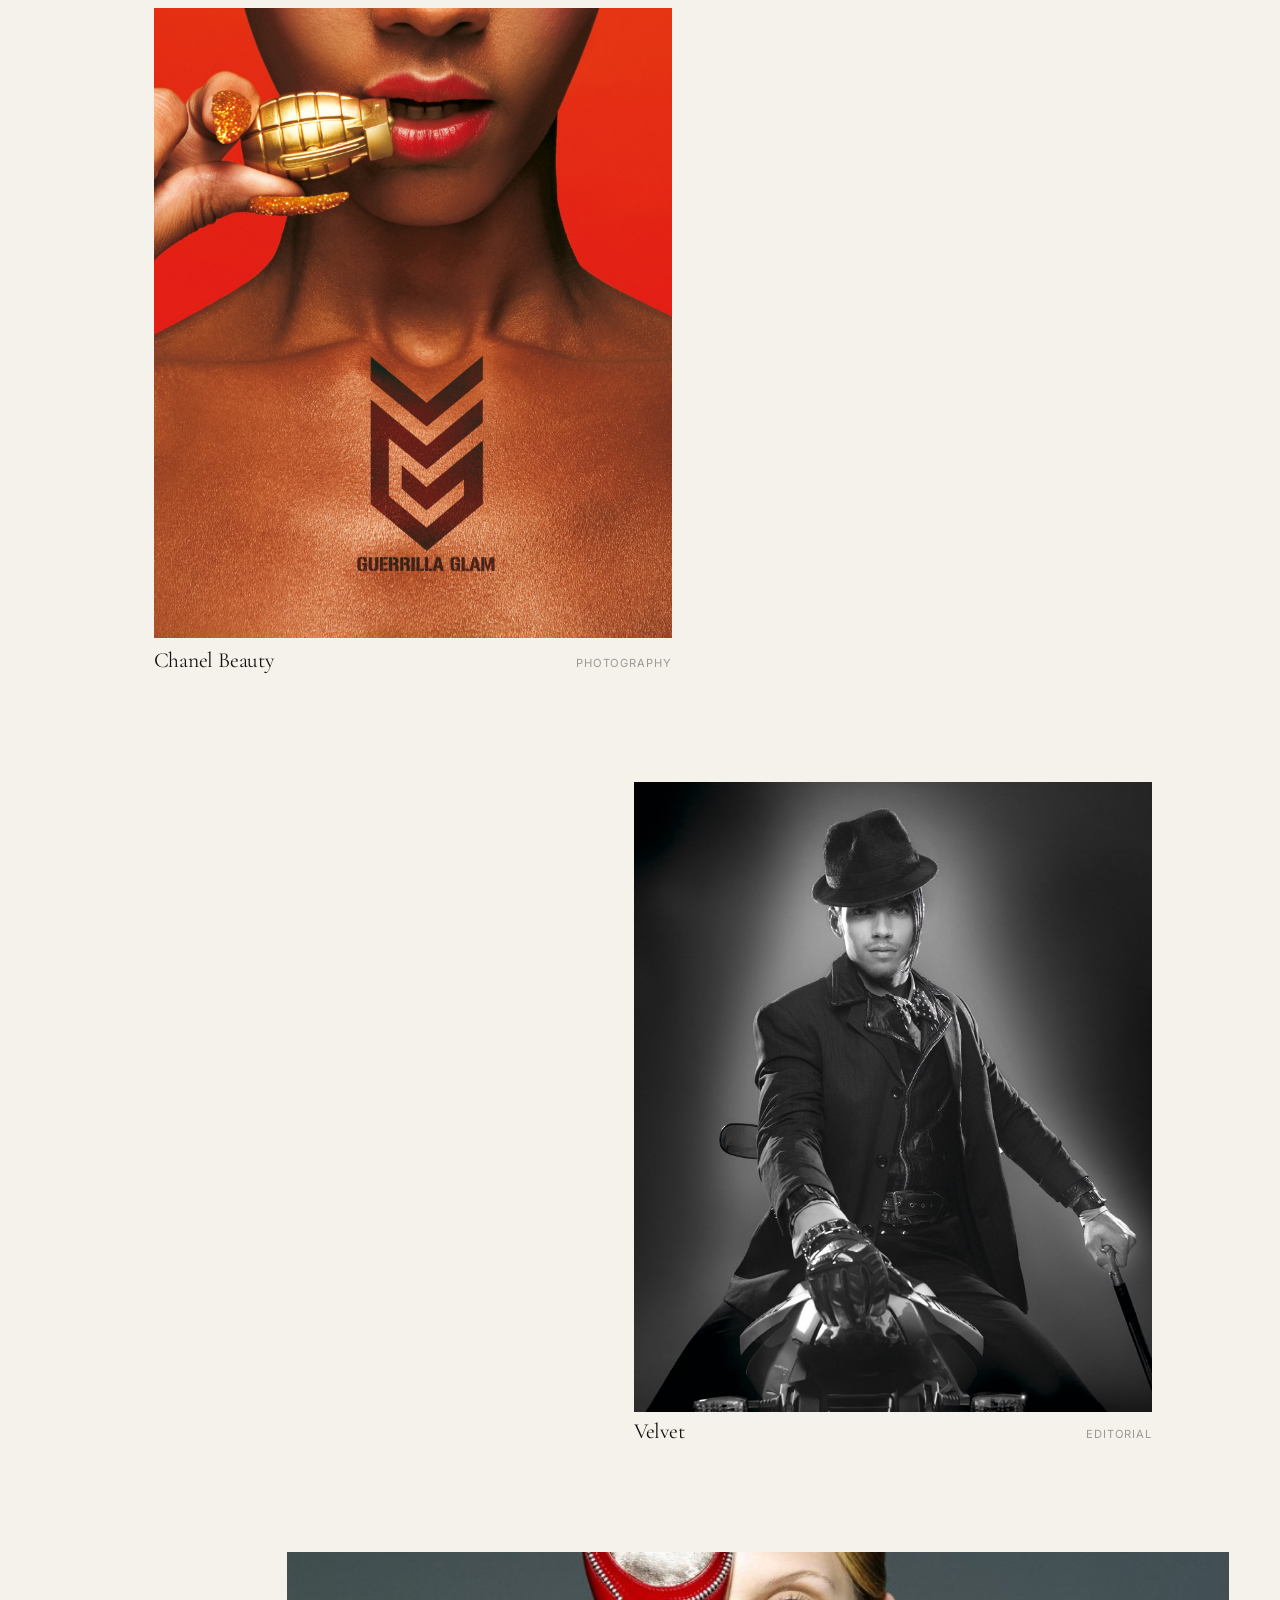
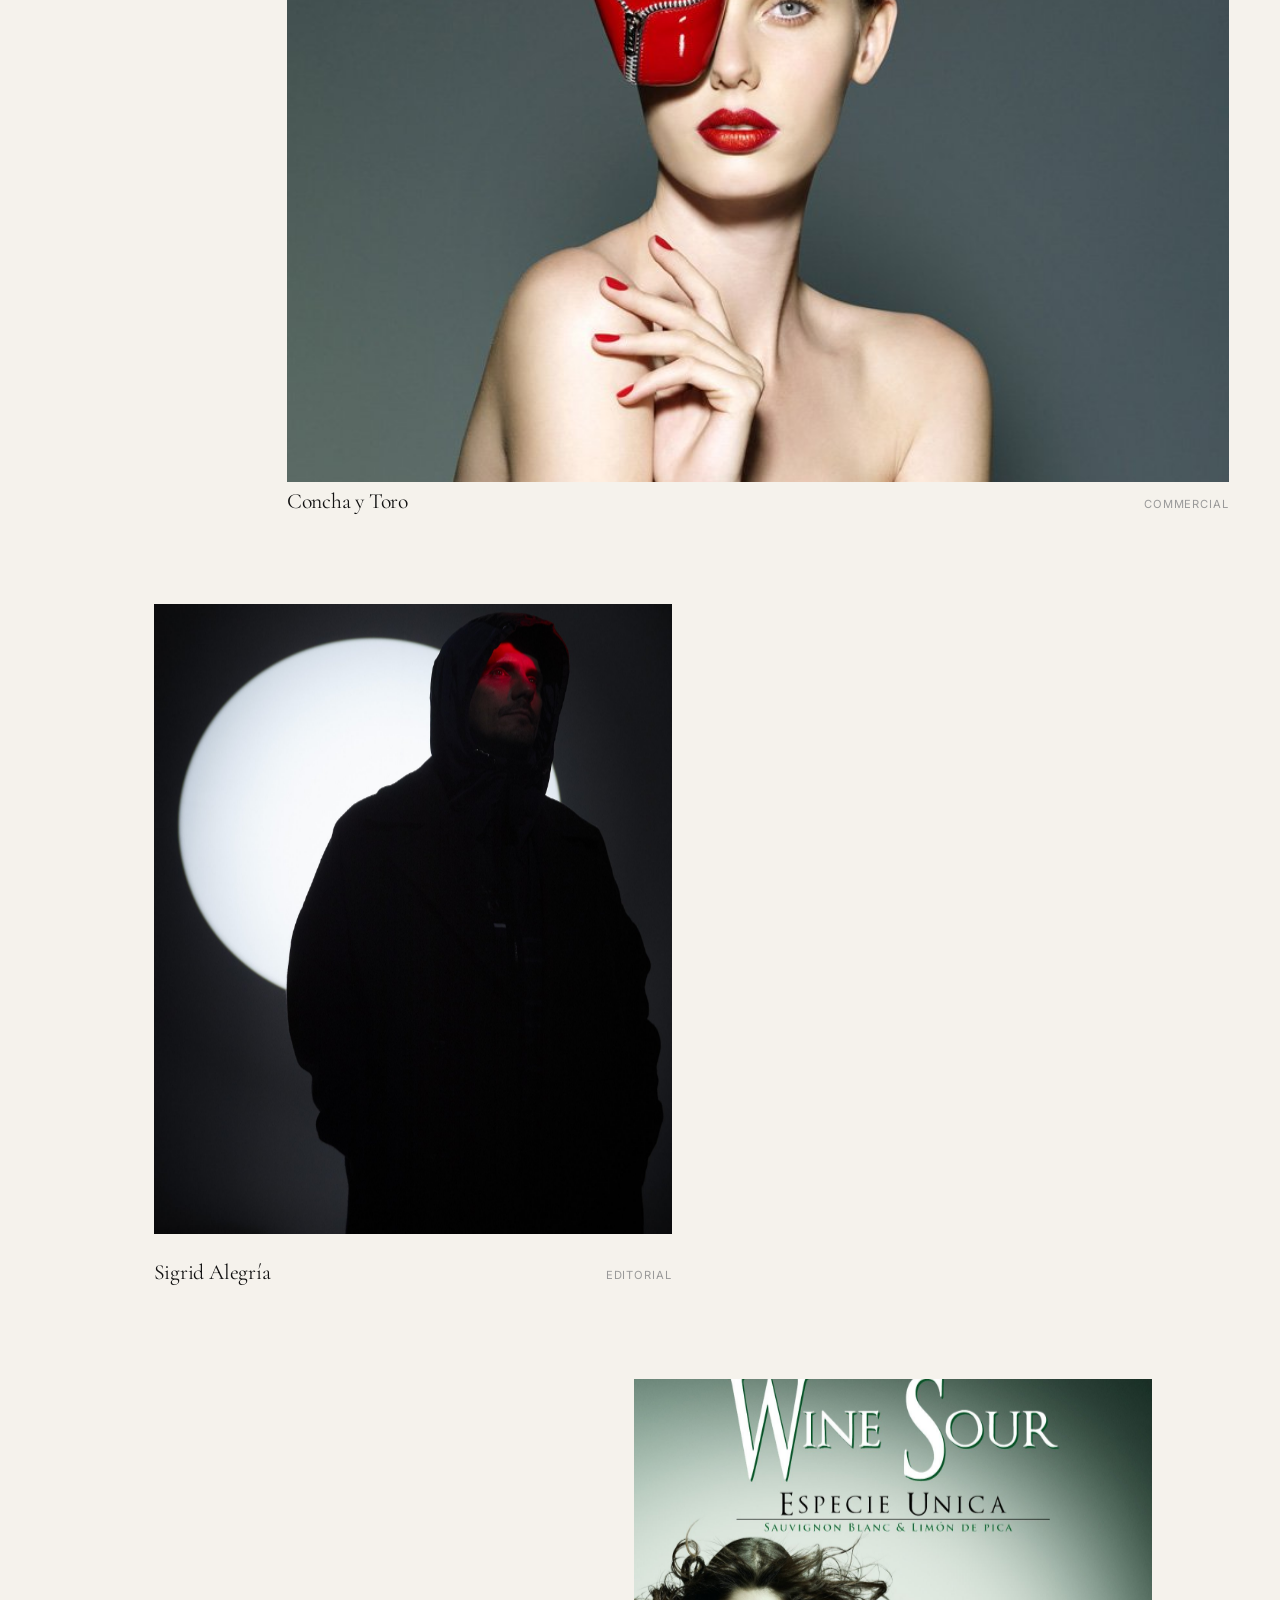
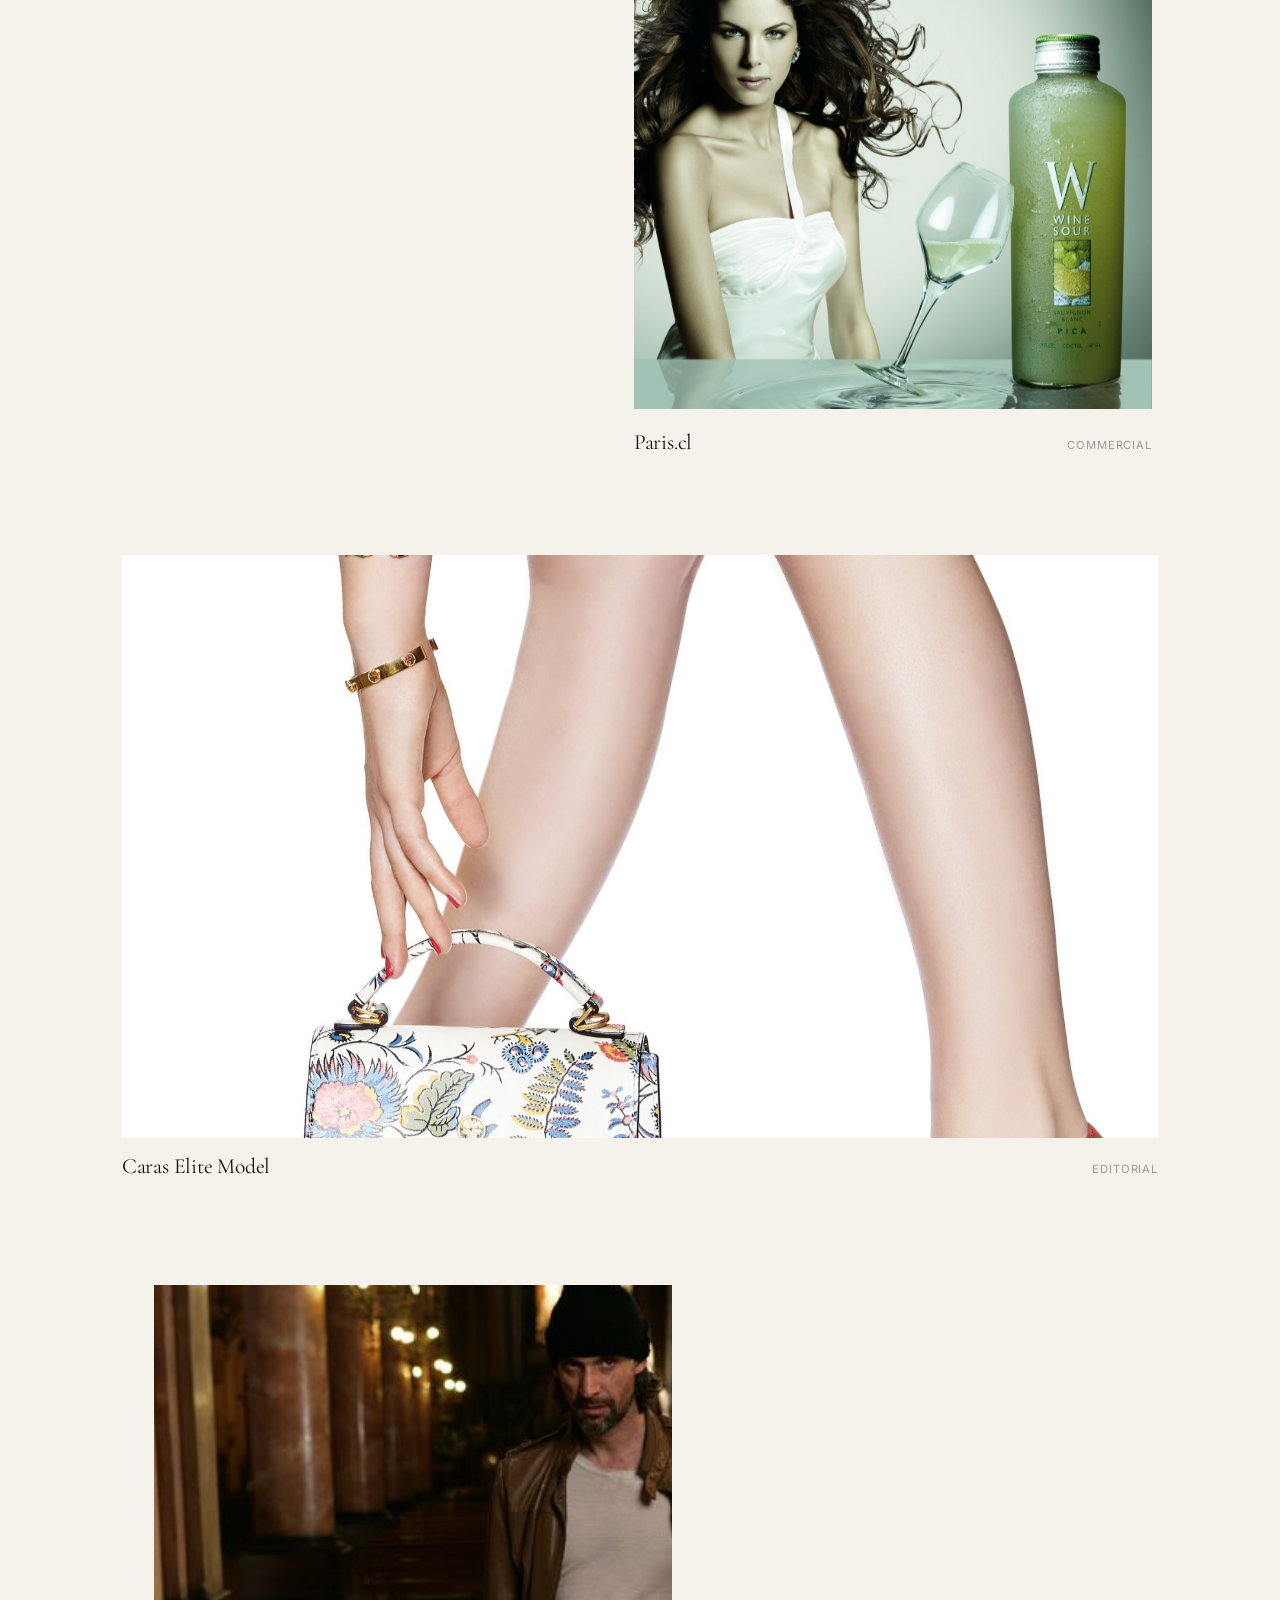
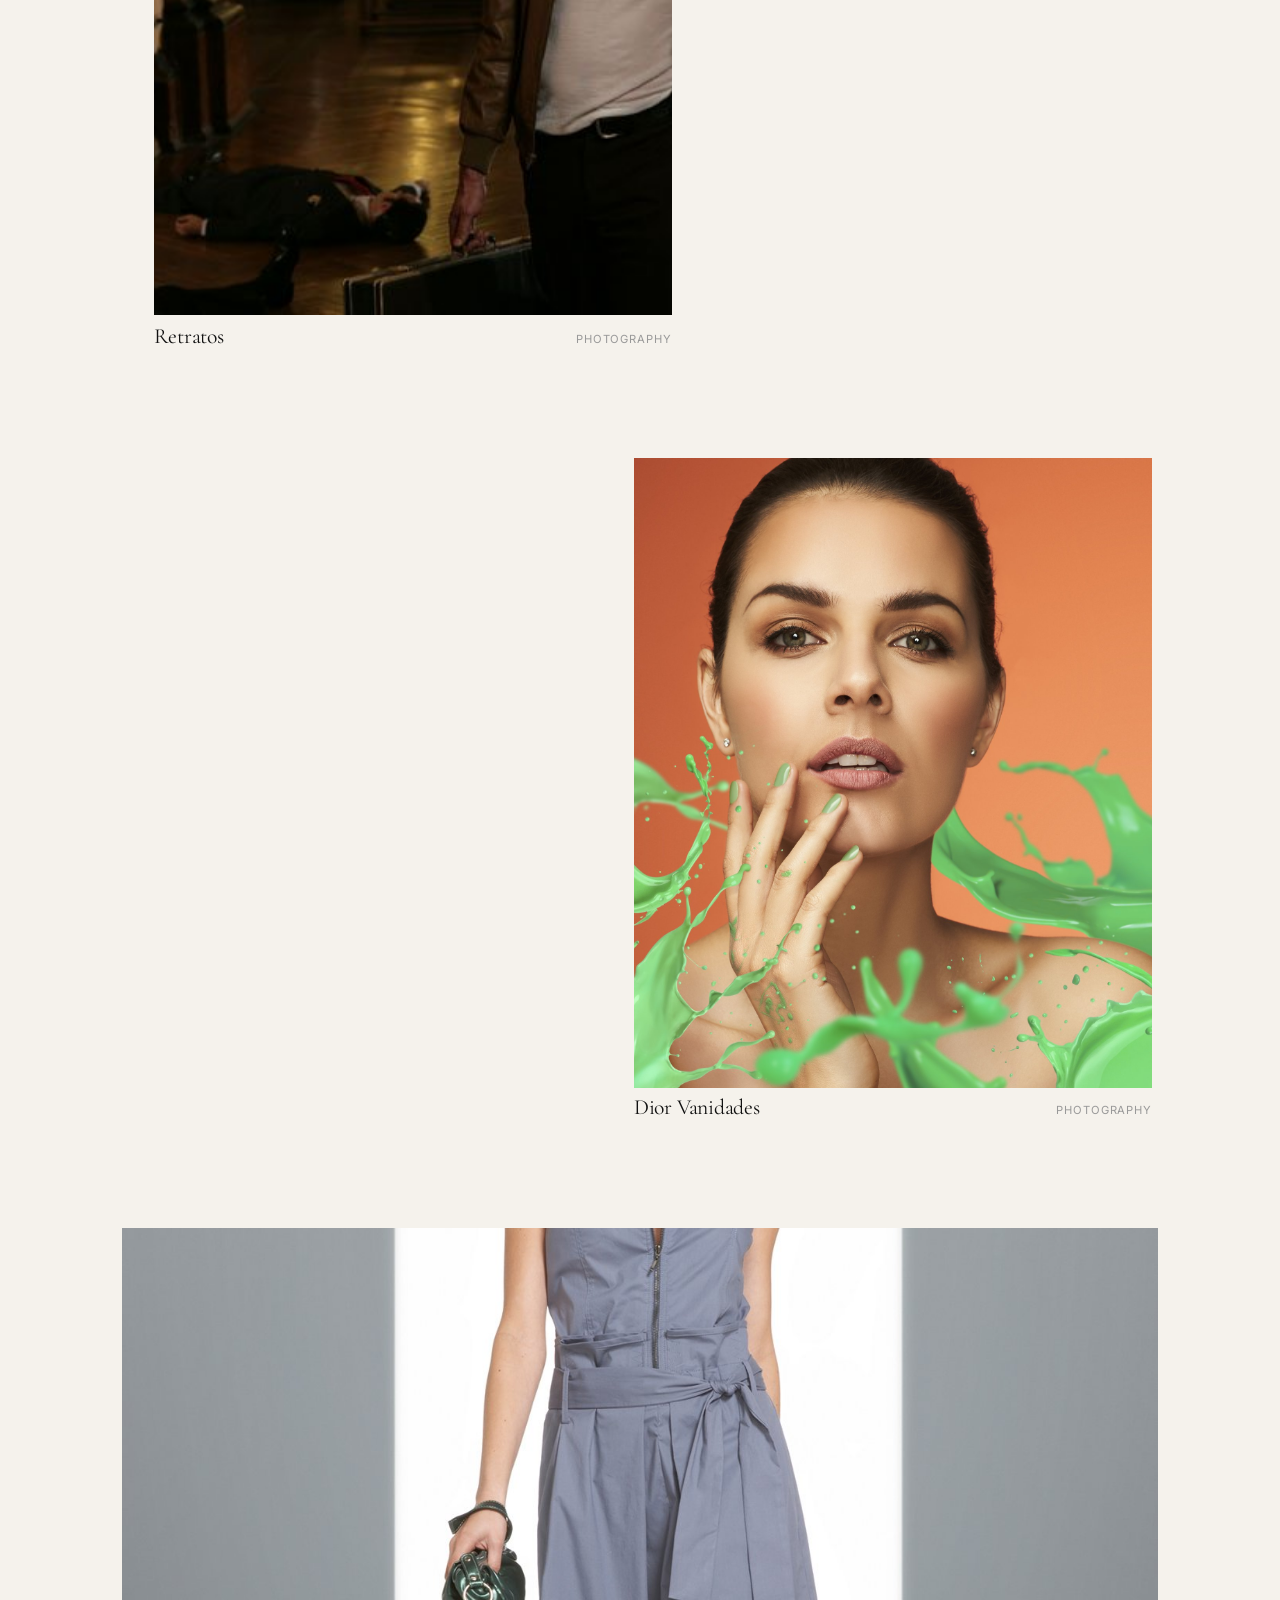
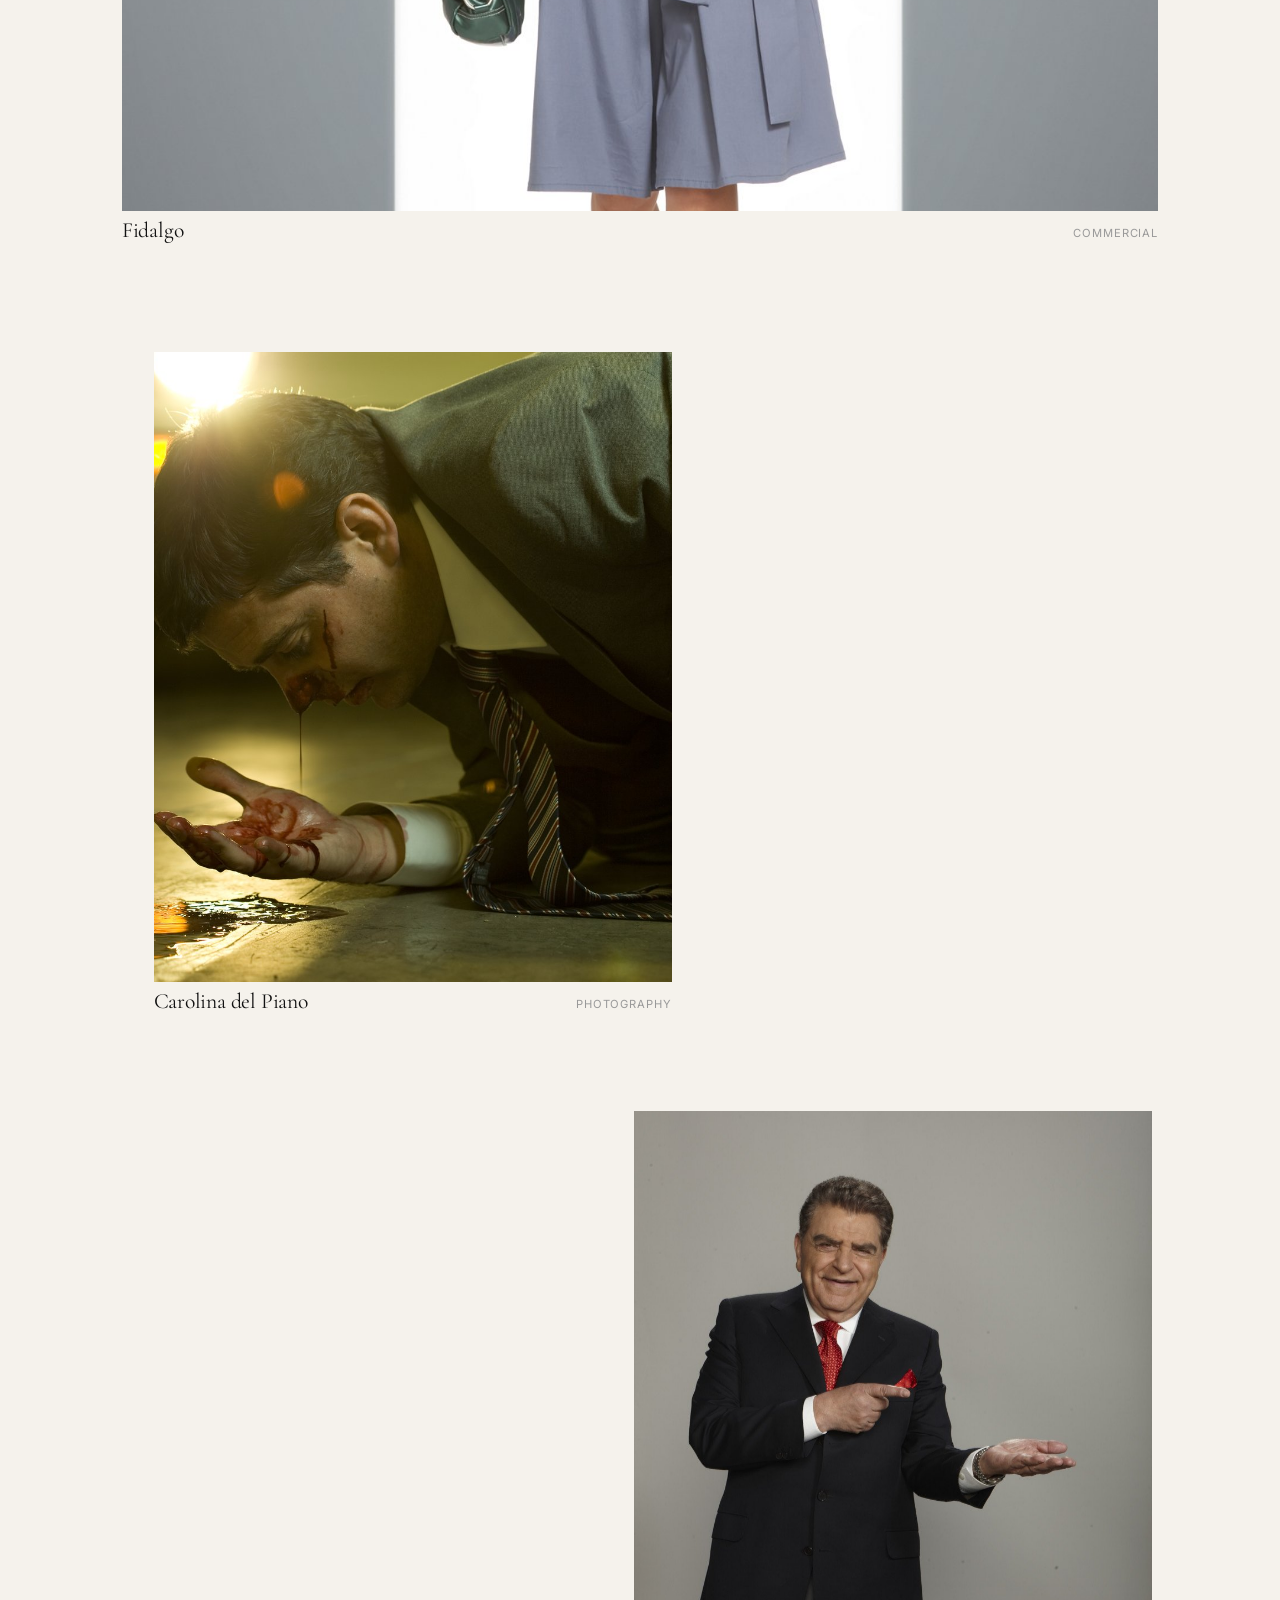
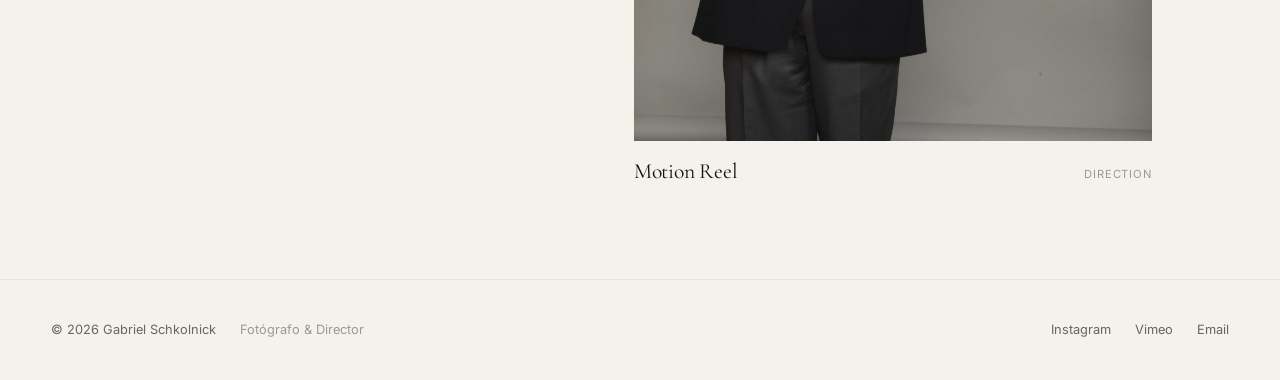
==== commit 039ed4ee: "Agrega hero slider con transición automática de fotos" ====
--- a/index.html
+++ b/index.html
@@ -21,9 +21,17 @@
   </header>
 
   <main>
-    <section class="hero">
-      <h1>Fotógrafo & Director</h1>
-      <p class="hero-subtitle">Trabajo comercial, editorial y personal desde Santiago de Chile.</p>
+    <section class="hero hero-slider" aria-label="Portada">
+      <div class="hero-slide active" style="background-image:url('images/projects/editorial/editorial-01.jpg')"></div>
+      <div class="hero-slide" style="background-image:url('images/projects/beauty/beauty-01.jpg')"></div>
+      <div class="hero-slide" style="background-image:url('images/projects/celebrity/celebrity-01.jpg')"></div>
+      <div class="hero-slide" style="background-image:url('images/projects/commercial/commercial-01.jpg')"></div>
+      <div class="hero-slide" style="background-image:url('images/projects/motion/motion-01.jpg')"></div>
+      <div class="hero-overlay"></div>
+      <div class="hero-content">
+        <h1>Fotógrafo & Director</h1>
+        <p class="hero-subtitle">Trabajo comercial, editorial y personal desde Santiago de Chile.</p>
+      </div>
     </section>
 
     <section class="filters" aria-label="Filtros">
--- a/css/style.css
+++ b/css/style.css
@@ -126,6 +126,54 @@
   font-size: 1rem;
   color: var(--text-muted);
   letter-spacing: 0.02em;
+}
+
+/* Hero slider */
+.hero-slider {
+  position: relative;
+  height: min(85vh, 720px);
+  padding: 0;
+  overflow: hidden;
+  display: flex;
+  align-items: center;
+  justify-content: center;
+  background: var(--bg-hover);
+}
+
+.hero-slide {
+  position: absolute;
+  inset: 0;
+  background-size: cover;
+  background-position: center;
+  opacity: 0;
+  transition: opacity 1.6s ease;
+  will-change: opacity;
+}
+
+.hero-slide.active {
+  opacity: 1;
+}
+
+.hero-overlay {
+  position: absolute;
+  inset: 0;
+  background: linear-gradient(180deg, rgba(0,0,0,0.15), rgba(0,0,0,0.45));
+  z-index: 1;
+}
+
+.hero-content {
+  position: relative;
+  z-index: 2;
+}
+
+.hero-content h1 {
+  color: #ffffff;
+  text-shadow: 0 2px 24px rgba(0,0,0,0.35);
+}
+
+.hero-content .hero-subtitle {
+  color: rgba(255,255,255,0.85);
+  text-shadow: 0 1px 12px rgba(0,0,0,0.4);
 }
 
 /* Filters */
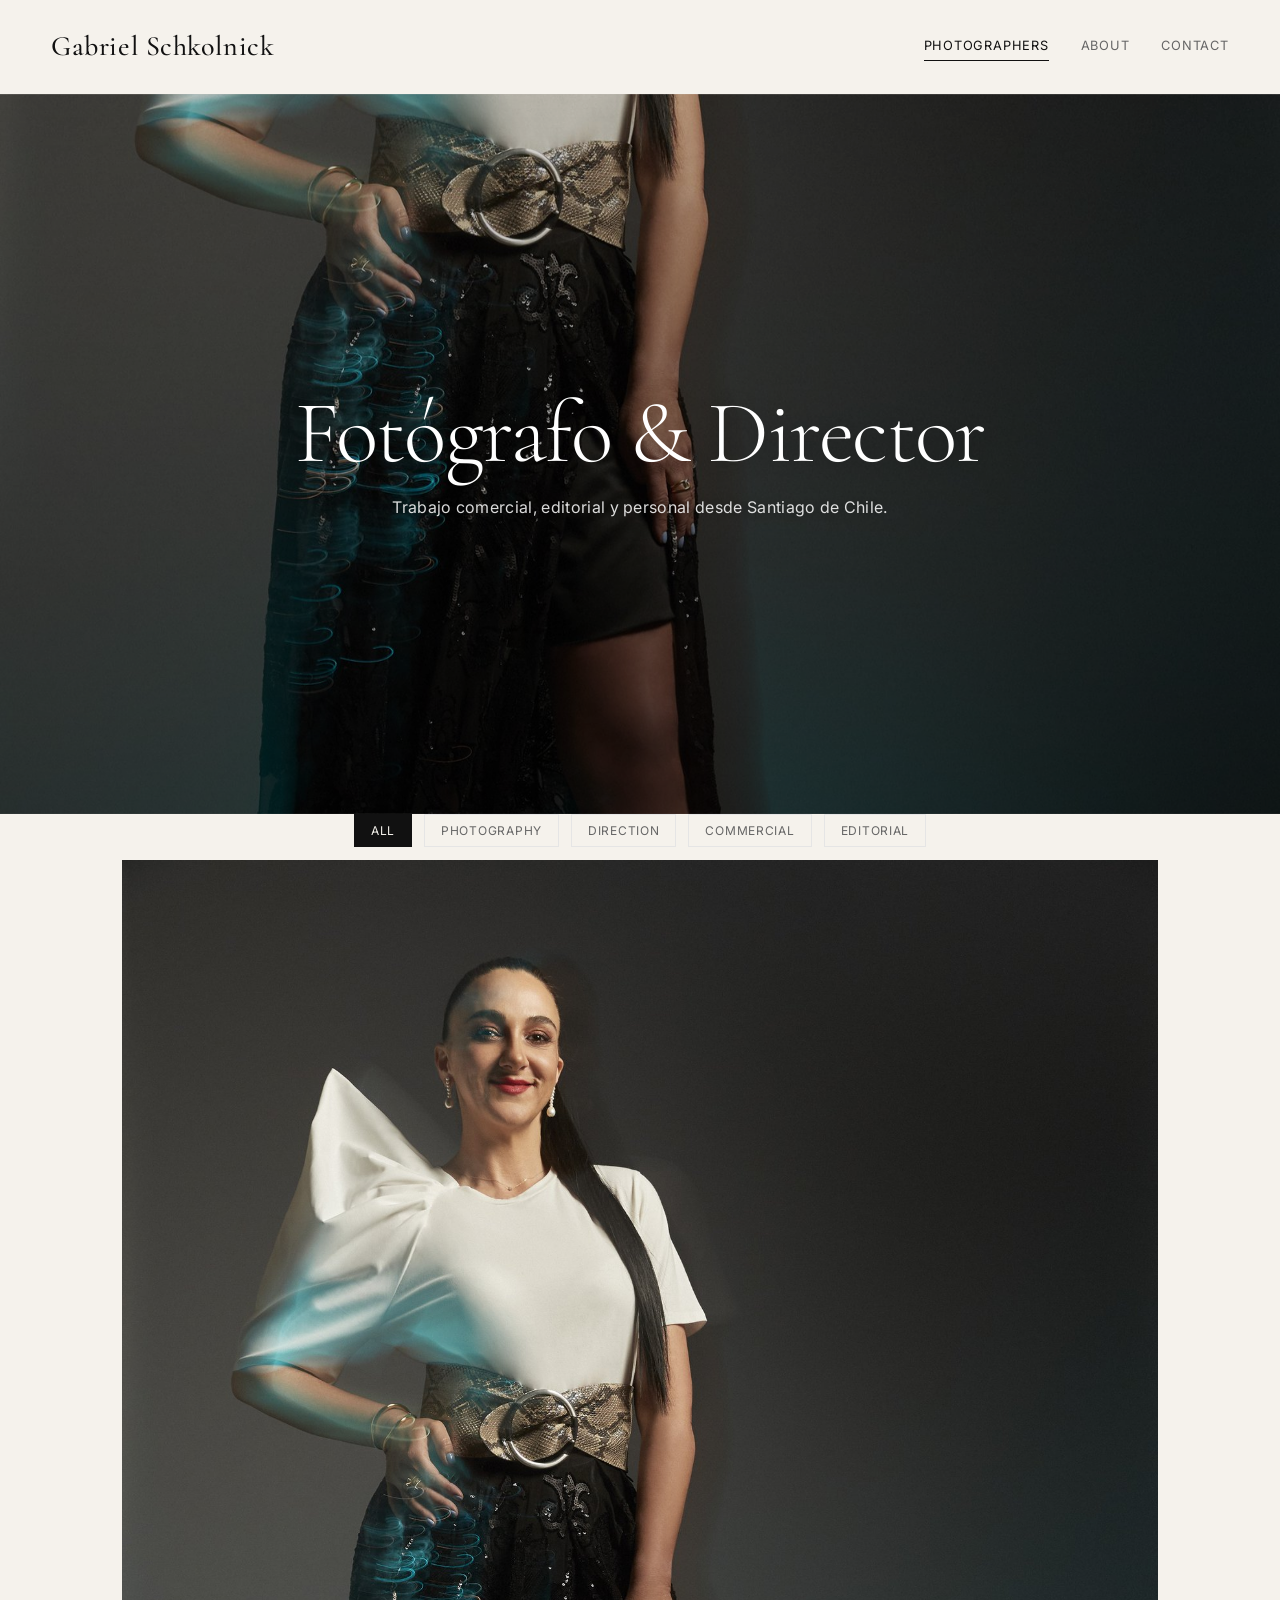
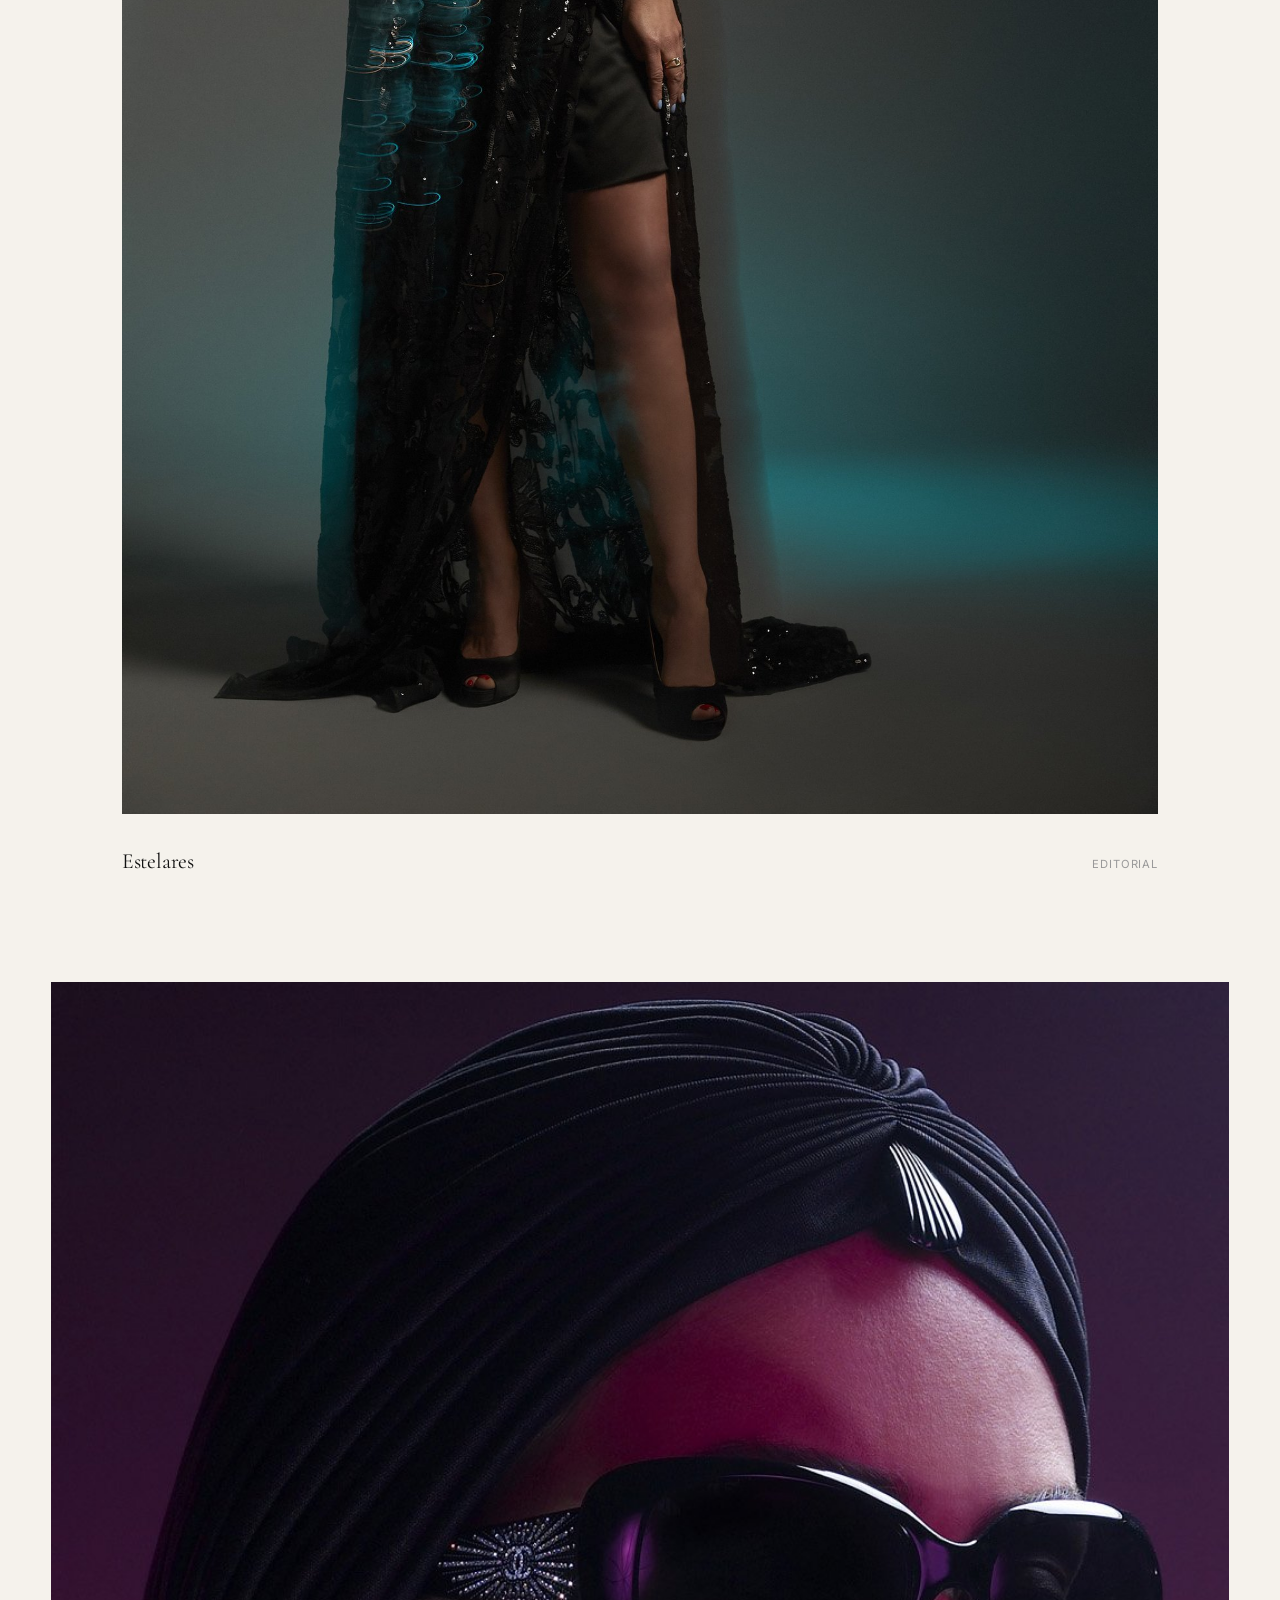
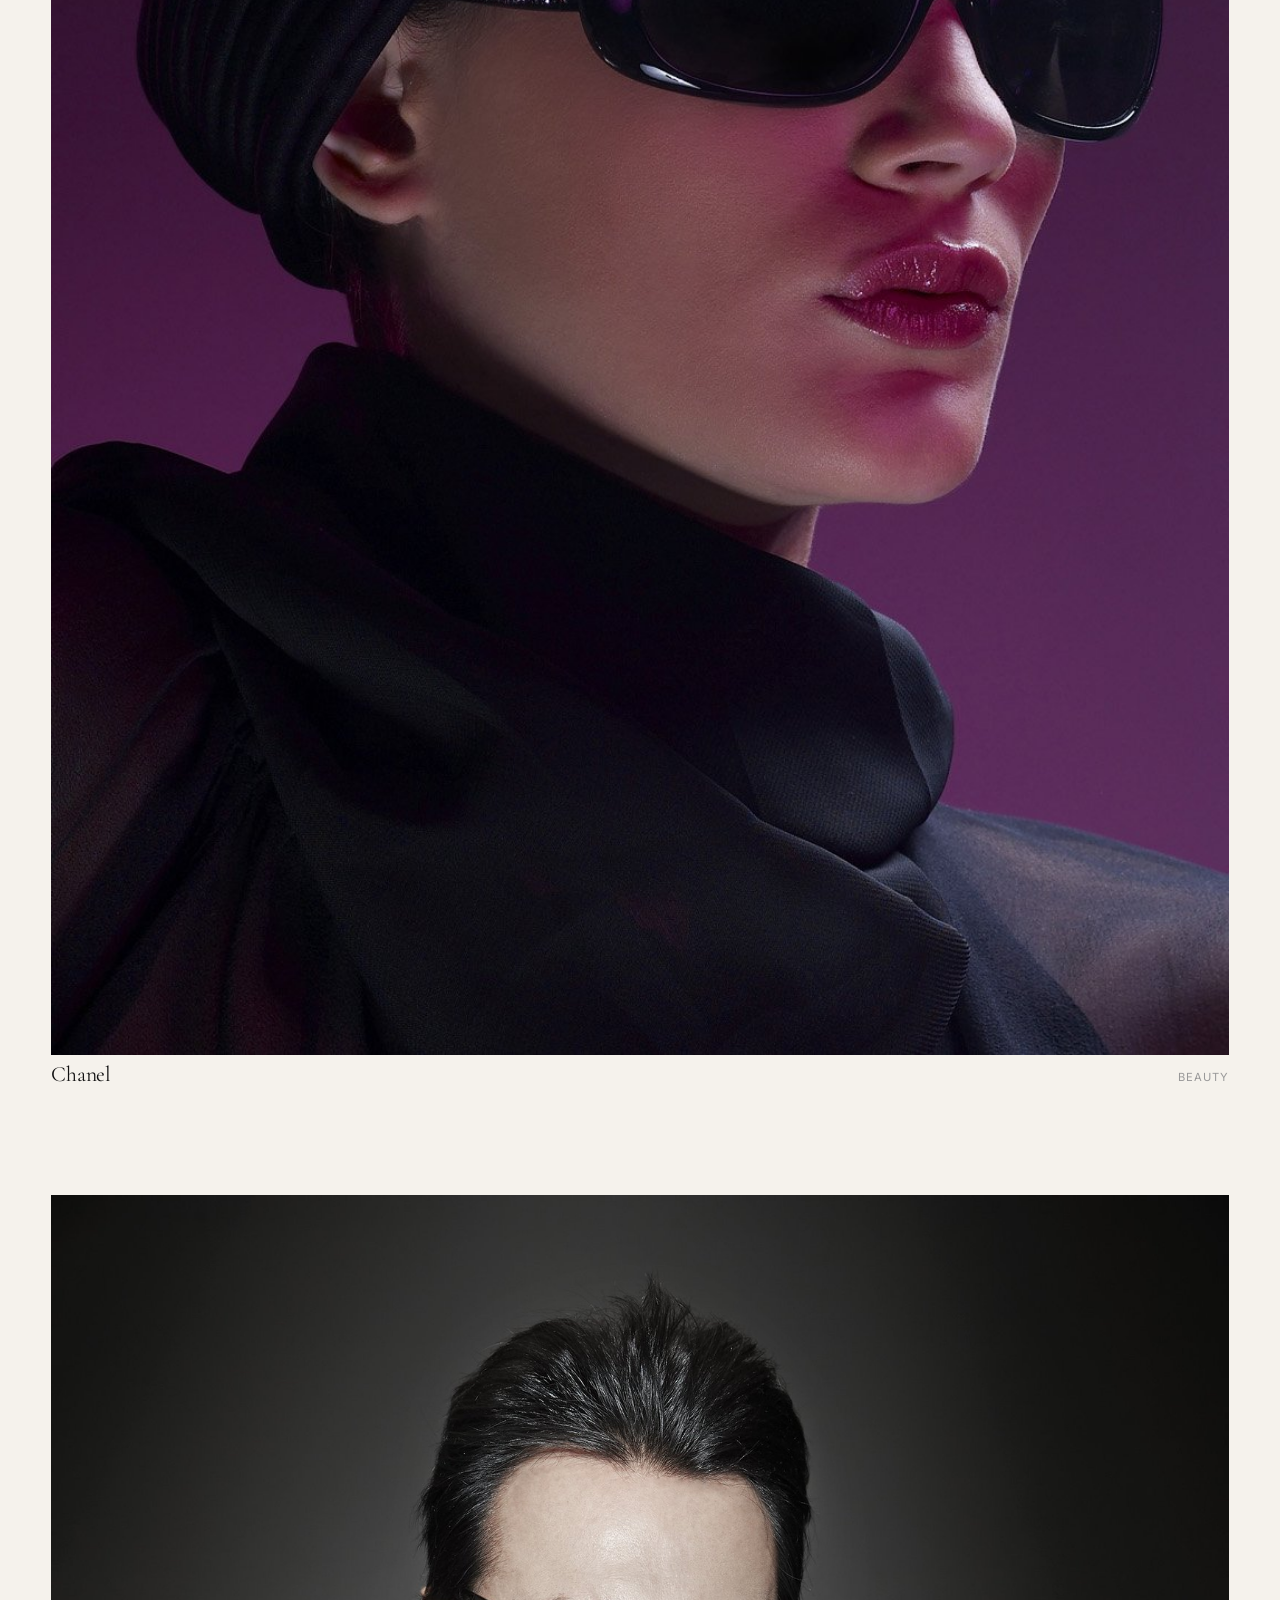
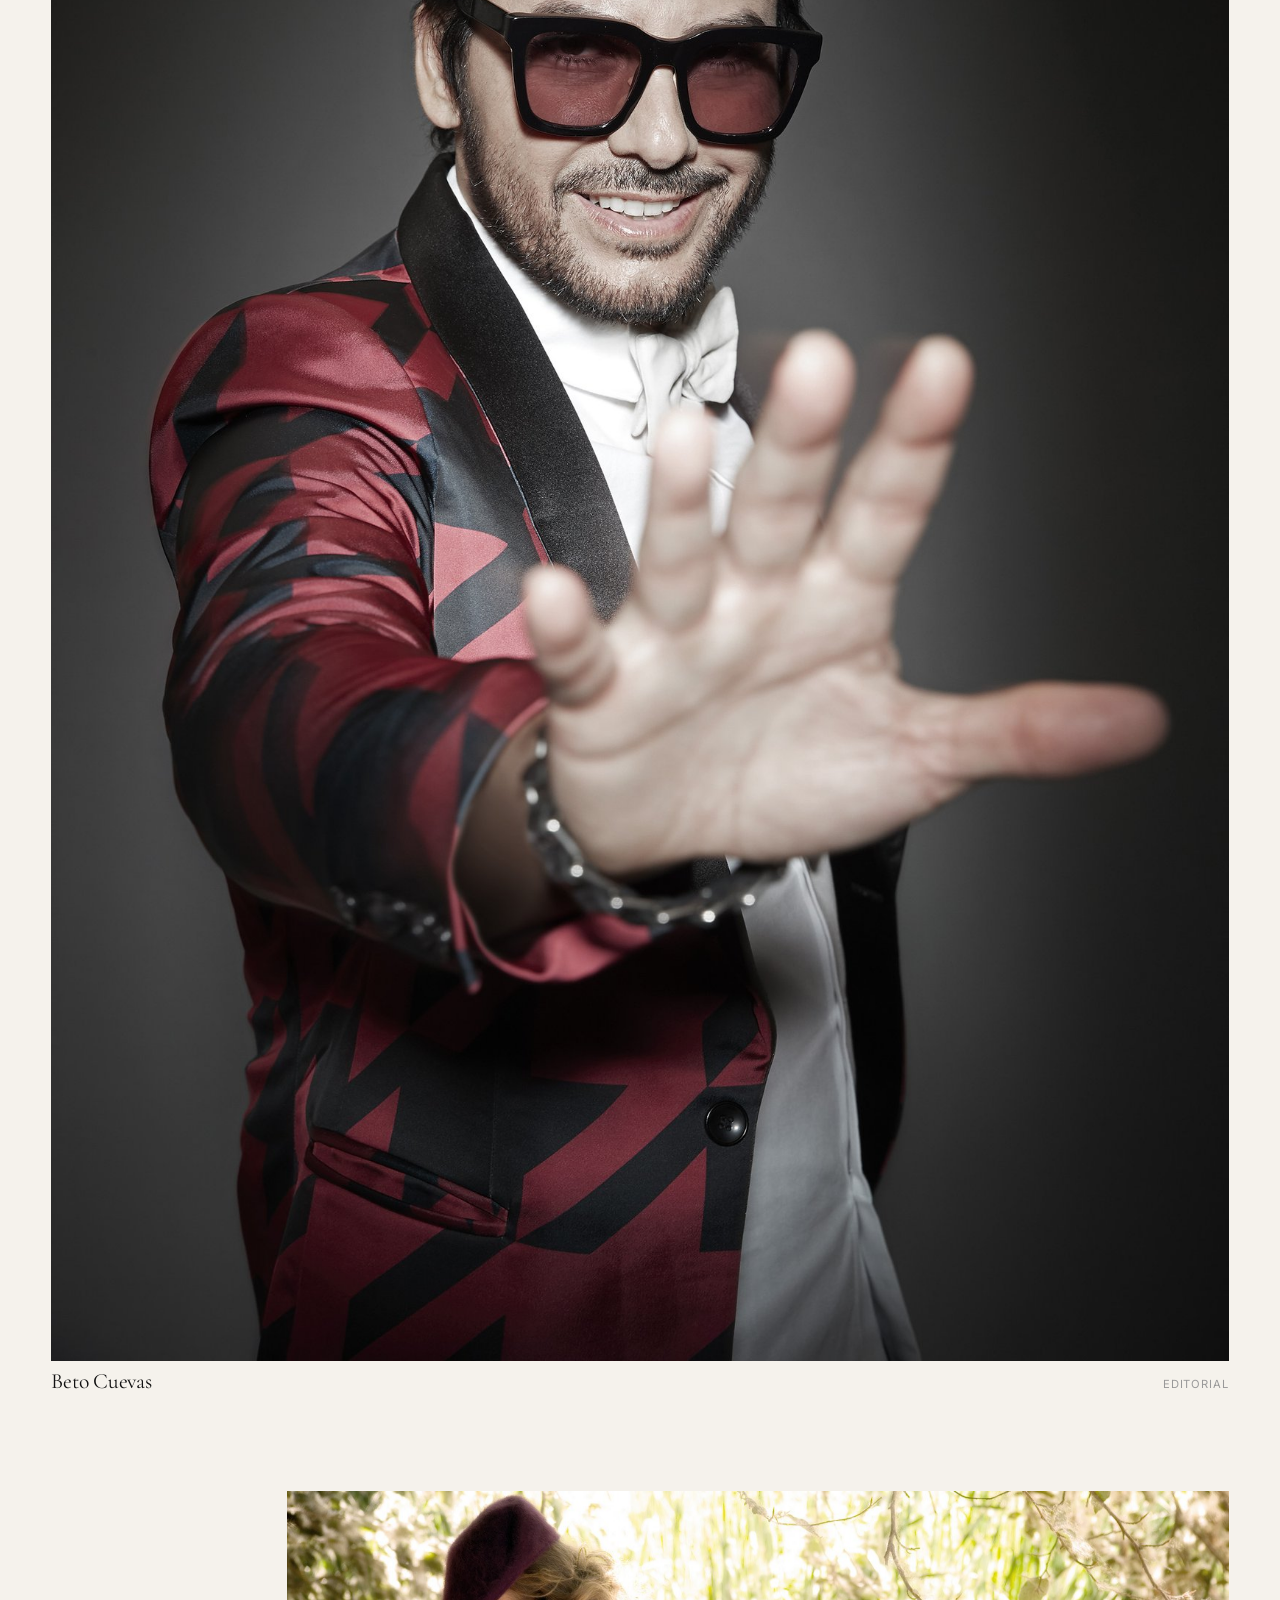
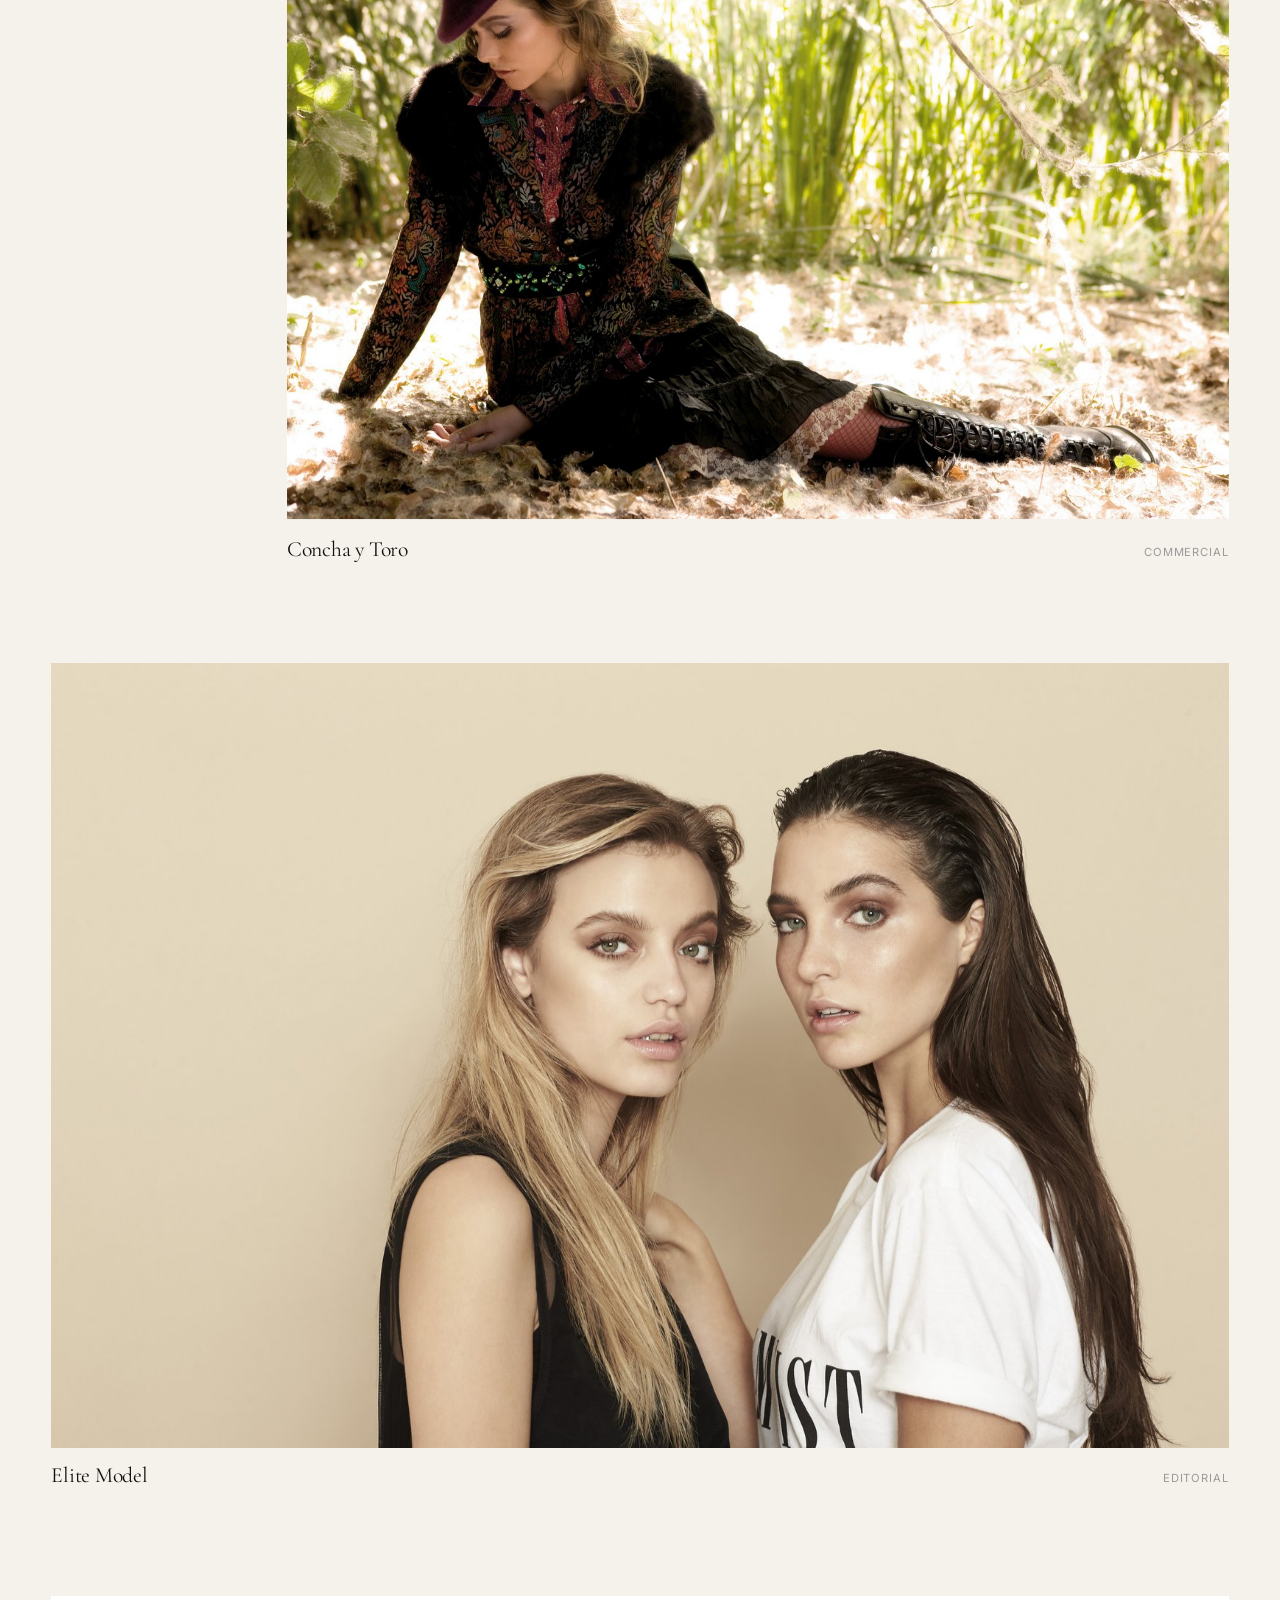
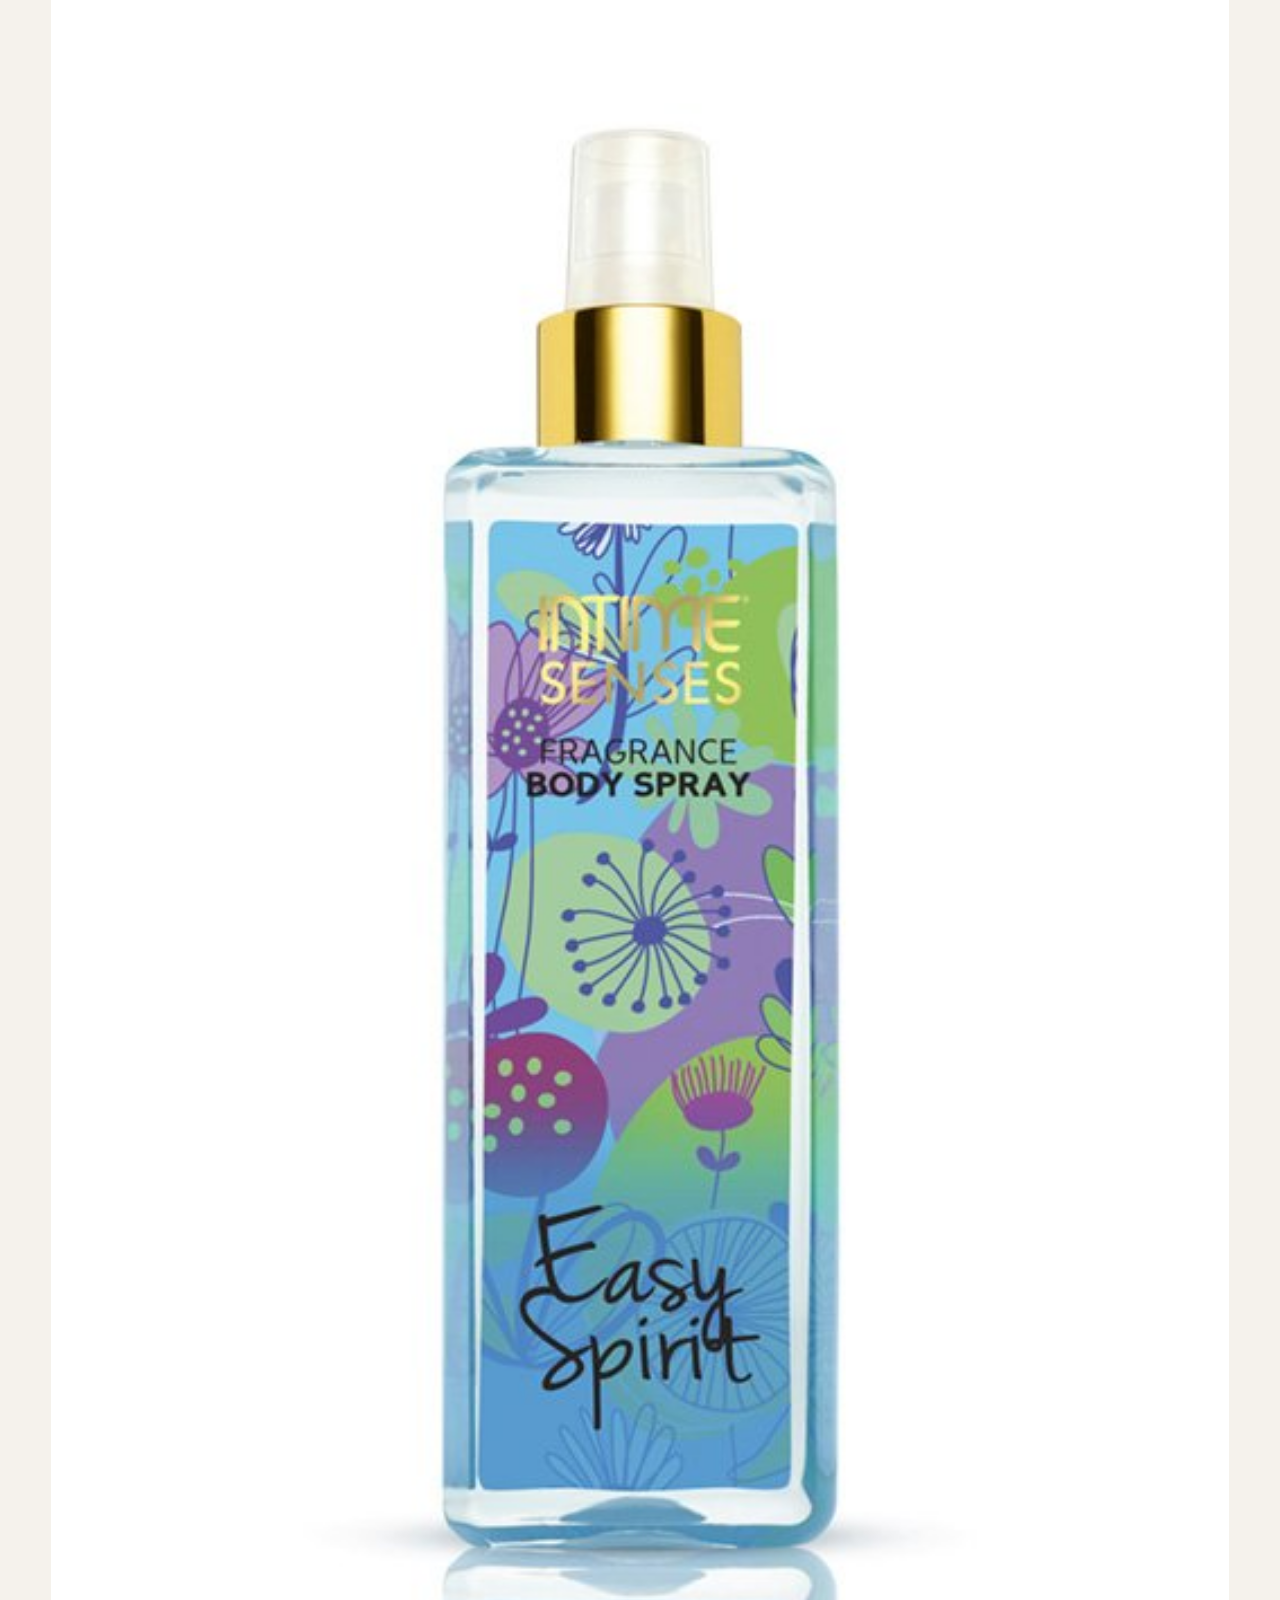
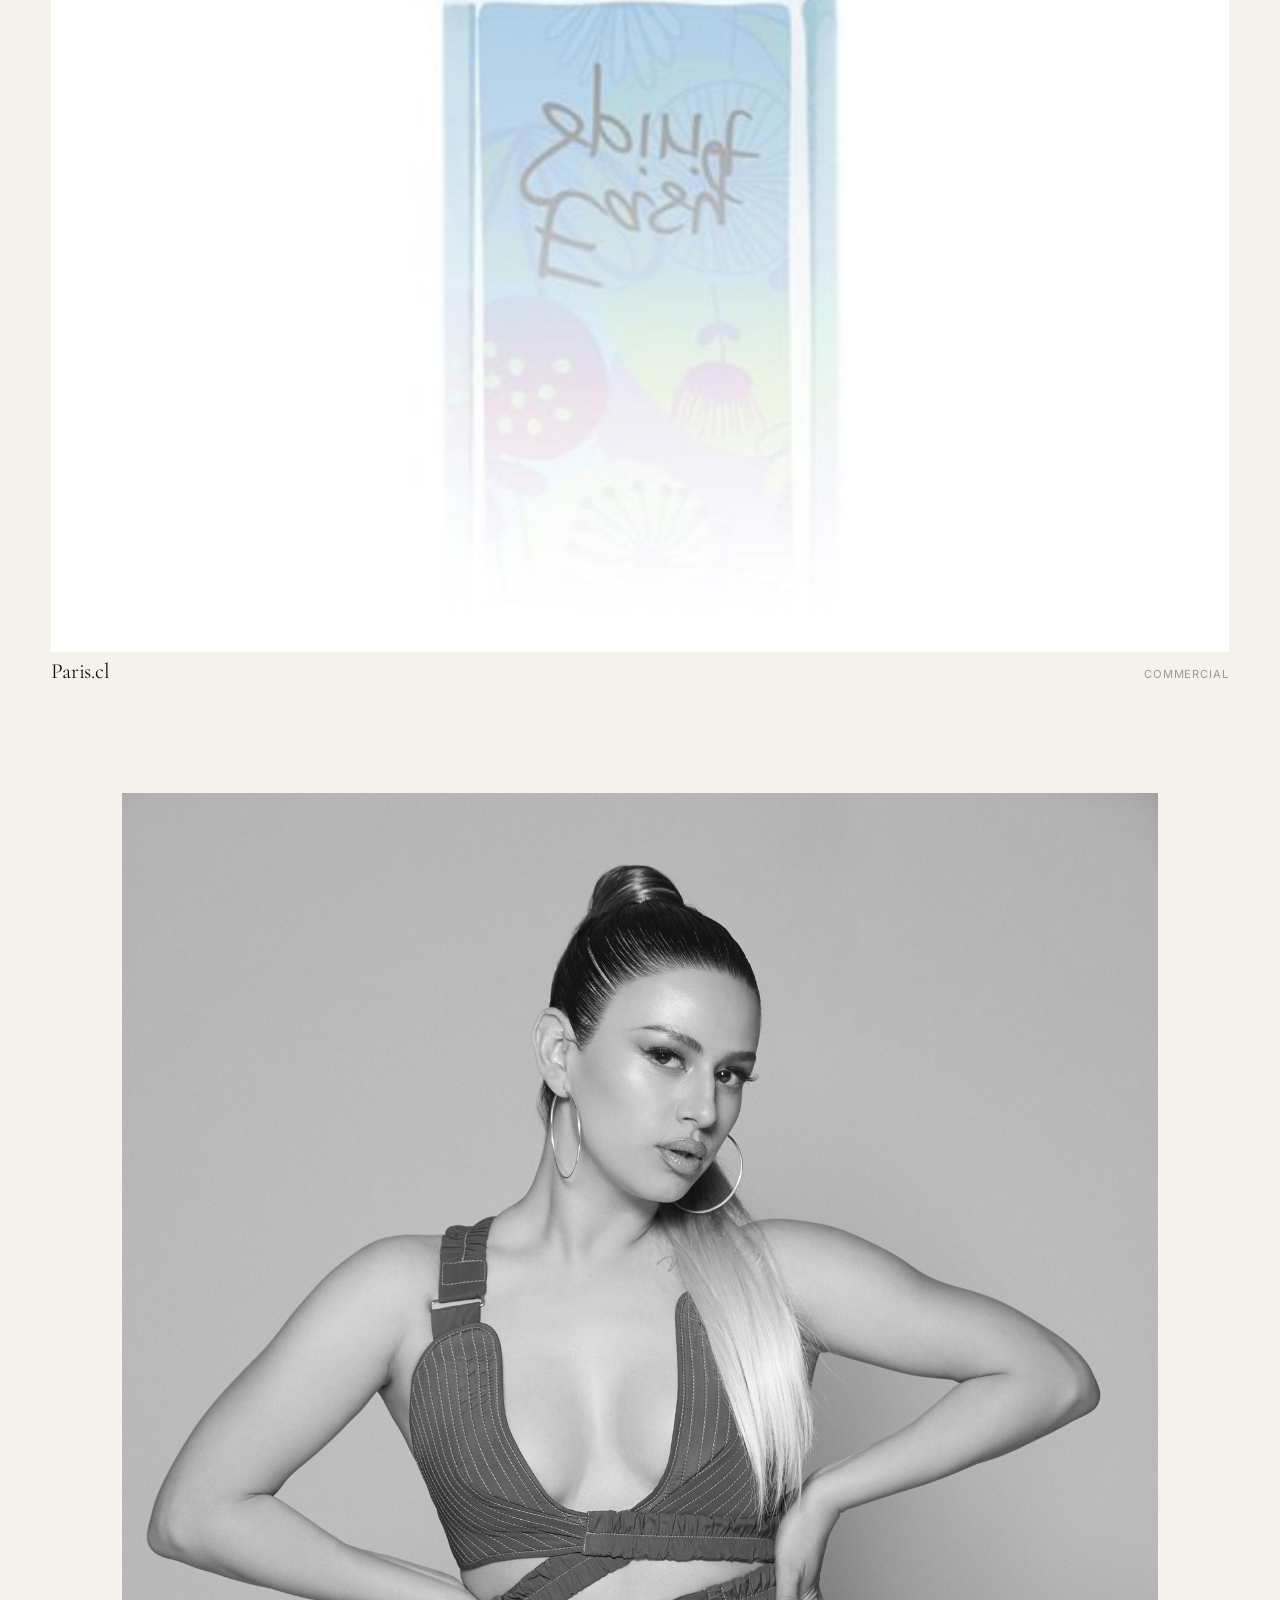
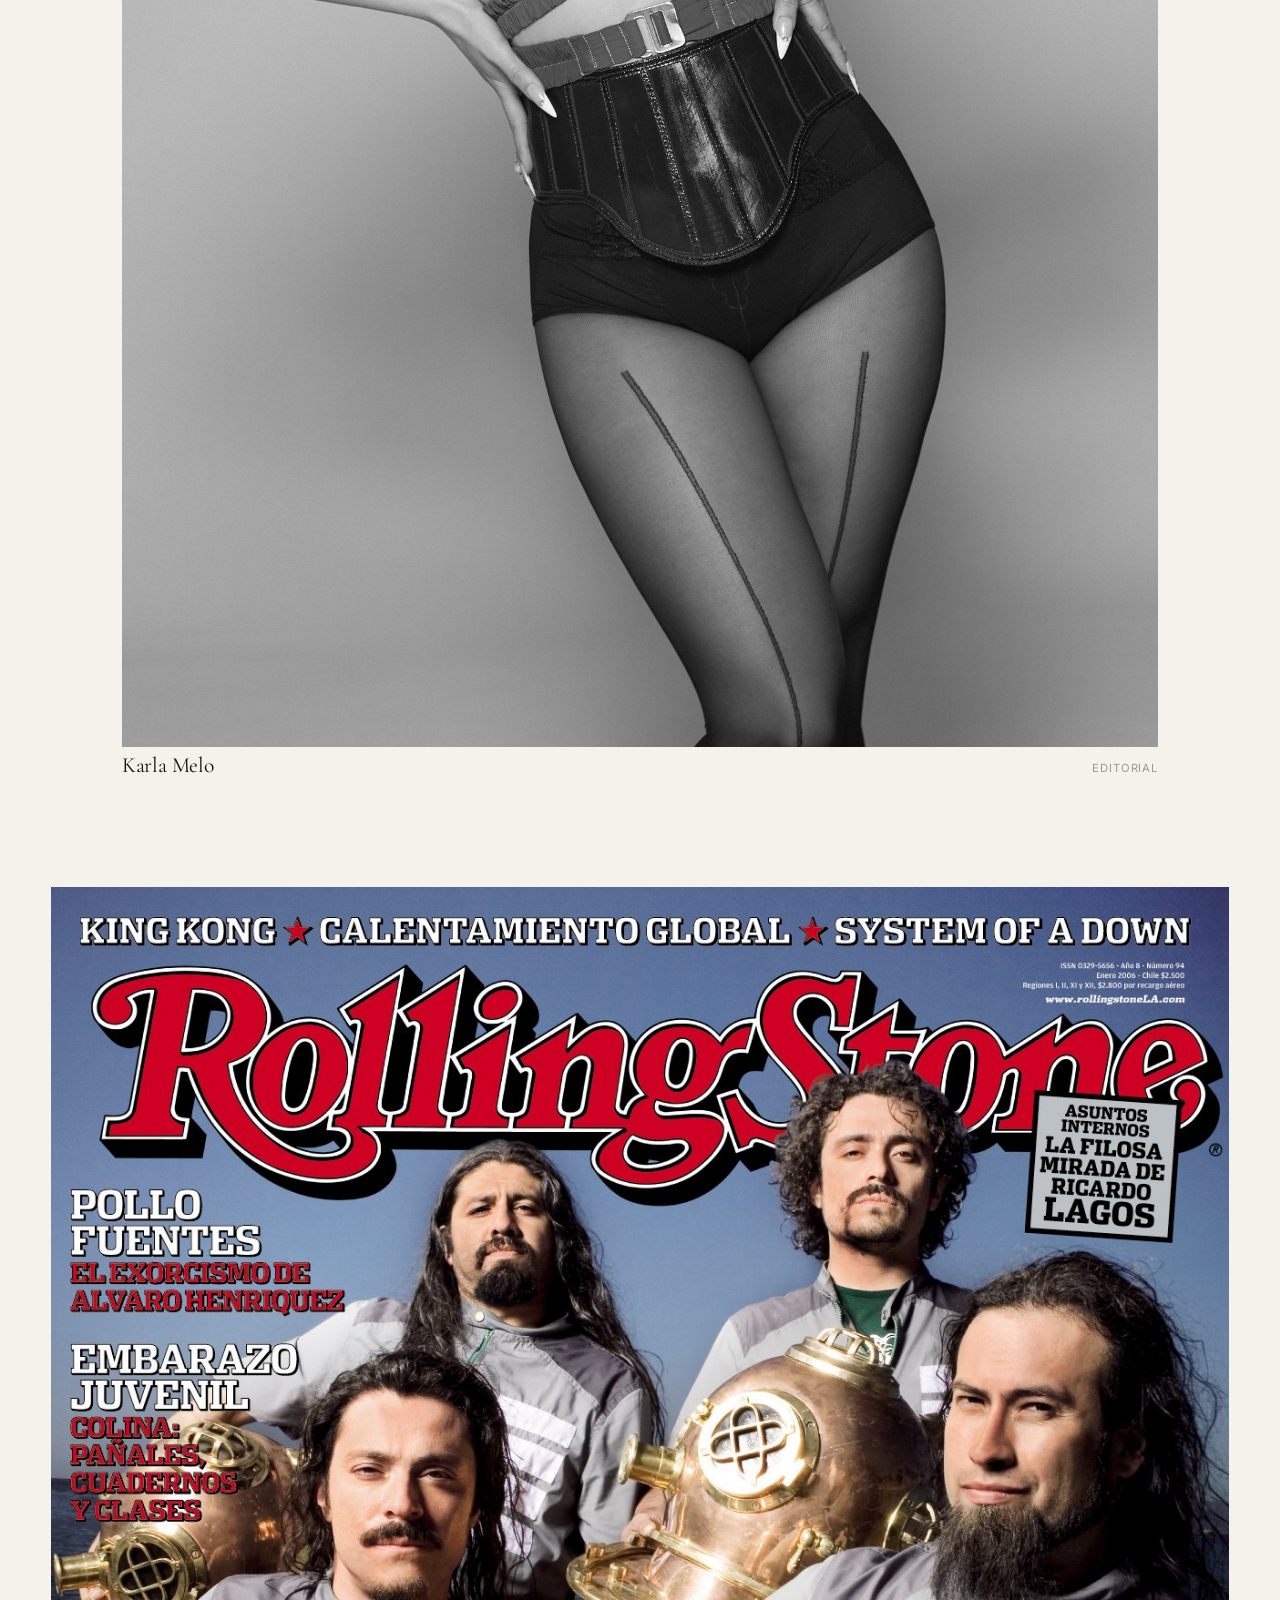
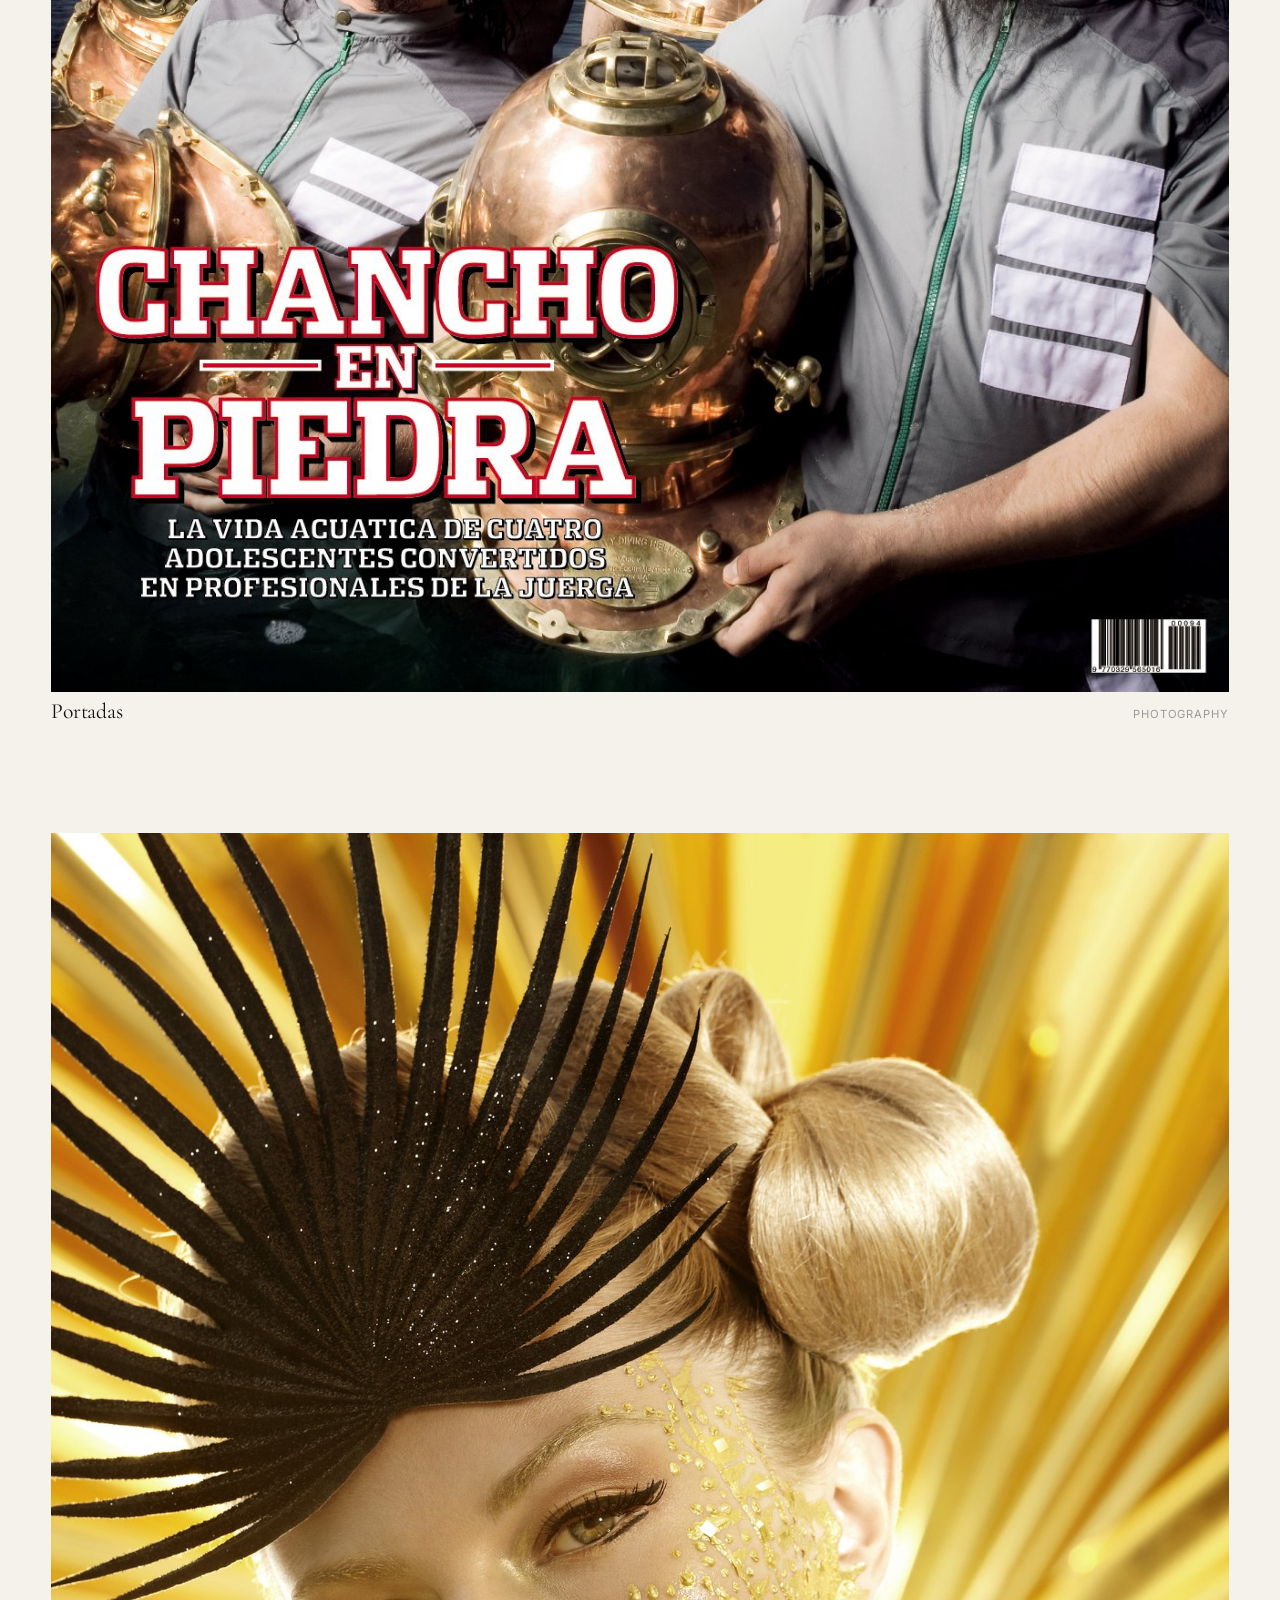
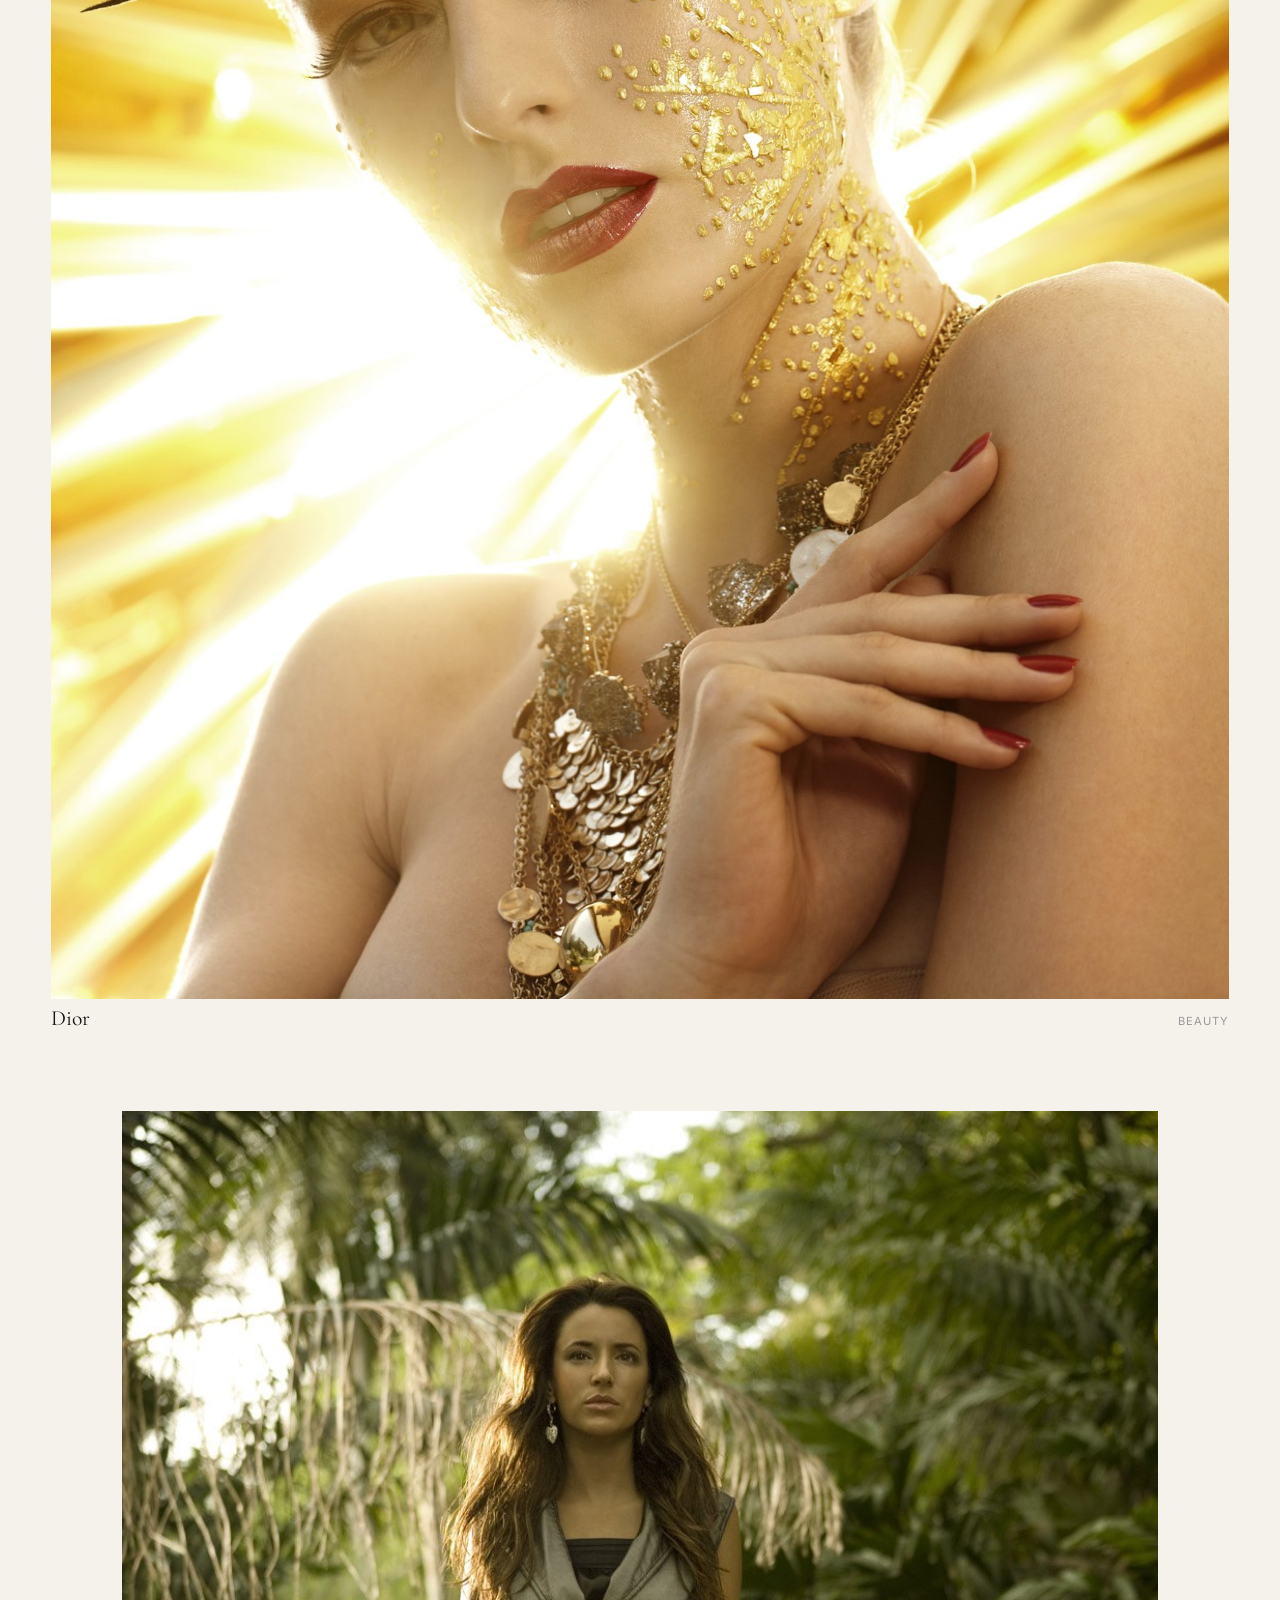
==== commit f75215a8: "Proyectos con nombres reales: fotos por carpeta original (Beto Cuevas, Concha y Toro, Paris.cl, Dior" ====
--- a/index.html
+++ b/index.html
@@ -22,11 +22,11 @@
 
   <main>
     <section class="hero hero-slider" aria-label="Portada">
-      <div class="hero-slide active" style="background-image:url('images/projects/editorial/editorial-01.jpg')"></div>
-      <div class="hero-slide" style="background-image:url('images/projects/beauty/beauty-01.jpg')"></div>
-      <div class="hero-slide" style="background-image:url('images/projects/celebrity/celebrity-01.jpg')"></div>
-      <div class="hero-slide" style="background-image:url('images/projects/commercial/commercial-01.jpg')"></div>
-      <div class="hero-slide" style="background-image:url('images/projects/motion/motion-01.jpg')"></div>
+      <div class="hero-slide active" style="background-image:url('images/projects/editorial/editorial-estelares-05.jpg')"></div>
+      <div class="hero-slide" style="background-image:url('images/projects/beauty/beauty-chanel-02.jpg')"></div>
+      <div class="hero-slide" style="background-image:url('images/projects/celebrity/celebridades-00.jpg')"></div>
+      <div class="hero-slide" style="background-image:url('images/projects/commercial/concha-y-toro-09.jpg')"></div>
+      <div class="hero-slide" style="background-image:url('images/projects/motion/tv-y-cine-00.jpg')"></div>
       <div class="hero-overlay"></div>
       <div class="hero-content">
         <h1>Fotógrafo & Director</h1>
@@ -46,7 +46,7 @@
       <article class="project-card project-card--featured" data-category="photography editorial">
         <a href="project.html">
           <figure class="project-image">
-            <img src="images/projects/editorial/editorial-01.jpg" alt="Editorial Estelares" loading="lazy" />
+            <img src="images/projects/editorial/editorial-estelares-05.jpg" alt="Editorial Estelares" loading="lazy" />
           </figure>
           <div class="project-info">
             <h2>Estelares</h2>
@@ -55,25 +55,25 @@
         </a>
       </article>
 
-      <article class="project-card project-card--motion" data-category="photography editorial">
-        <a href="project.html">
-          <figure class="project-image">
-            <img src="images/projects/beauty/beauty-01.jpg" alt="Beauty Chanel" loading="lazy" />
-          </figure>
-          <div class="project-info">
-            <h2>Chanel Beauty</h2>
-            <span>Photography</span>
-          </div>
-        </a>
-      </article>
-
-      <article class="project-card project-card--motion" data-category="photography editorial">
-        <a href="project.html">
-          <figure class="project-image">
-            <img src="images/projects/editorial/editorial-02.jpg" alt="Editorial Velvet" loading="lazy" />
-          </figure>
-          <div class="project-info">
-            <h2>Velvet</h2>
+      <article class="project-card" data-category="photography editorial">
+        <a href="project.html">
+          <figure class="project-image">
+            <img src="images/projects/beauty/beauty-chanel-02.jpg" alt="Beauty Chanel" loading="lazy" />
+          </figure>
+          <div class="project-info">
+            <h2>Chanel</h2>
+            <span>Beauty</span>
+          </div>
+        </a>
+      </article>
+
+      <article class="project-card" data-category="photography editorial">
+        <a href="project.html">
+          <figure class="project-image">
+            <img src="images/projects/editorial/editorial-beto-cuevas-caras-00.jpg" alt="Editorial Beto Cuevas" loading="lazy" />
+          </figure>
+          <div class="project-info">
+            <h2>Beto Cuevas</h2>
             <span>Editorial</span>
           </div>
         </a>
@@ -82,7 +82,7 @@
       <article class="project-card project-card--featured" data-category="commercial">
         <a href="project.html">
           <figure class="project-image">
-            <img src="images/projects/commercial/commercial-01.jpg" alt="Concha y Toro" loading="lazy" />
+            <img src="images/projects/commercial/concha-y-toro-09.jpg" alt="Concha y Toro" loading="lazy" />
           </figure>
           <div class="project-info">
             <h2>Concha y Toro</h2>
@@ -91,22 +91,22 @@
         </a>
       </article>
 
-      <article class="project-card project-card--motion" data-category="photography editorial">
-        <a href="project.html">
-          <figure class="project-image">
-            <img src="images/projects/editorial/editorial-03.jpg" alt="Sigrid Alegría" loading="lazy" />
-          </figure>
-          <div class="project-info">
-            <h2>Sigrid Alegría</h2>
-            <span>Editorial</span>
-          </div>
-        </a>
-      </article>
-
-      <article class="project-card project-card--motion" data-category="commercial">
-        <a href="project.html">
-          <figure class="project-image">
-            <img src="images/projects/commercial/commercial-02.jpg" alt="Paris.cl" loading="lazy" />
+      <article class="project-card" data-category="photography editorial">
+        <a href="project.html">
+          <figure class="project-image">
+            <img src="images/projects/editorial/editorial-caras-elite-model-01.jpg" alt="Editorial Caras Elite Model" loading="lazy" />
+          </figure>
+          <div class="project-info">
+            <h2>Elite Model</h2>
+            <span>Editorial</span>
+          </div>
+        </a>
+      </article>
+
+      <article class="project-card" data-category="commercial">
+        <a href="project.html">
+          <figure class="project-image">
+            <img src="images/projects/commercial/paris.cl-02.jpg" alt="Paris.cl" loading="lazy" />
           </figure>
           <div class="project-info">
             <h2>Paris.cl</h2>
@@ -118,70 +118,70 @@
       <article class="project-card project-card--featured" data-category="photography editorial">
         <a href="project.html">
           <figure class="project-image">
-            <img src="images/projects/editorial/editorial-04.jpg" alt="Caras Elite Model" loading="lazy" />
-          </figure>
-          <div class="project-info">
-            <h2>Caras Elite Model</h2>
-            <span>Editorial</span>
-          </div>
-        </a>
-      </article>
-
-      <article class="project-card project-card--motion" data-category="photography">
-        <a href="project.html">
-          <figure class="project-image">
-            <img src="images/projects/celebrity/celebrity-01.jpg" alt="Retrato" loading="lazy" />
-          </figure>
-          <div class="project-info">
-            <h2>Retratos</h2>
+            <img src="images/projects/editorial/editorial-karla-melo-08.jpg" alt="Editorial Karla Melo" loading="lazy" />
+          </figure>
+          <div class="project-info">
+            <h2>Karla Melo</h2>
+            <span>Editorial</span>
+          </div>
+        </a>
+      </article>
+
+      <article class="project-card" data-category="photography">
+        <a href="project.html">
+          <figure class="project-image">
+            <img src="images/projects/celebrity/portadas-01.jpg" alt="Portadas" loading="lazy" />
+          </figure>
+          <div class="project-info">
+            <h2>Portadas</h2>
             <span>Photography</span>
           </div>
         </a>
       </article>
 
-      <article class="project-card project-card--motion" data-category="photography editorial">
-        <a href="project.html">
-          <figure class="project-image">
-            <img src="images/projects/beauty/beauty-02.jpg" alt="Beauty Dior" loading="lazy" />
-          </figure>
-          <div class="project-info">
-            <h2>Dior Vanidades</h2>
+      <article class="project-card" data-category="photography">
+        <a href="project.html">
+          <figure class="project-image">
+            <img src="images/projects/beauty/beauty-vanidades-dior-07.jpg" alt="Beauty Vanidades Dior" loading="lazy" />
+          </figure>
+          <div class="project-info">
+            <h2>Dior</h2>
+            <span>Beauty</span>
+          </div>
+        </a>
+      </article>
+
+      <article class="project-card project-card--featured" data-category="commercial">
+        <a href="project.html">
+          <figure class="project-image">
+            <img src="images/projects/commercial/chanel-panama-11.jpg" alt="Chanel Panamá" loading="lazy" />
+          </figure>
+          <div class="project-info">
+            <h2>Chanel Panamá</h2>
+            <span>Commercial</span>
+          </div>
+        </a>
+      </article>
+
+      <article class="project-card" data-category="photography">
+        <a href="project.html">
+          <figure class="project-image">
+            <img src="images/projects/celebrity/celebridades-00.jpg" alt="Celebridades" loading="lazy" />
+          </figure>
+          <div class="project-info">
+            <h2>Celebridades</h2>
             <span>Photography</span>
           </div>
         </a>
       </article>
 
-      <article class="project-card project-card--featured" data-category="commercial">
-        <a href="project.html">
-          <figure class="project-image">
-            <img src="images/projects/commercial/commercial-03.jpg" alt="Fidalgo" loading="lazy" />
-          </figure>
-          <div class="project-info">
-            <h2>Fidalgo</h2>
-            <span>Commercial</span>
-          </div>
-        </a>
-      </article>
-
-      <article class="project-card project-card--motion" data-category="photography">
-        <a href="project.html">
-          <figure class="project-image">
-            <img src="images/projects/celebrity/celebrity-02.jpg" alt="Carolina del Piano" loading="lazy" />
-          </figure>
-          <div class="project-info">
-            <h2>Carolina del Piano</h2>
-            <span>Photography</span>
-          </div>
-        </a>
-      </article>
-
-      <article class="project-card project-card--motion" data-category="direction commercial">
-        <a href="project.html">
-          <figure class="project-image">
-            <img src="images/projects/motion/motion-01.jpg" alt="Motion Reel" loading="lazy" />
-          </figure>
-          <div class="project-info">
-            <h2>Motion Reel</h2>
+      <article class="project-card" data-category="direction commercial">
+        <a href="project.html">
+          <figure class="project-image">
+            <img src="images/projects/motion/tv-y-cine-00.jpg" alt="TV y Cine" loading="lazy" />
+          </figure>
+          <div class="project-info">
+            <h2>TV y Cine</h2>
             <span>Direction</span>
           </div>
         </a>
--- a/css/style.css
+++ b/css/style.css
@@ -264,8 +264,6 @@
   position: relative;
   overflow: hidden;
   width: 100%;
-  max-height: 70vh;
-  aspect-ratio: 4 / 5;
   background: var(--bg-hover);
   transform: translate3d(0, var(--parallax-y, 0), 0);
   transition: transform 0.2s linear;
@@ -273,14 +271,13 @@
 }
 
 .project-card--featured .project-image {
-  max-height: 82vh;
-  aspect-ratio: 16 / 9;
+  width: 100%;
 }
 
 .project-image img {
   width: 100%;
-  height: 100%;
-  object-fit: cover;
+  height: auto;
+  display: block;
   transition: transform 0.8s var(--ease);
 }
 
@@ -649,11 +646,6 @@
     margin-right: 0;
   }
 
-  .project-image {
-    max-height: none;
-    aspect-ratio: 4 / 5;
-  }
-
   .project-info {
     flex-direction: column;
     gap: 0.25rem;
